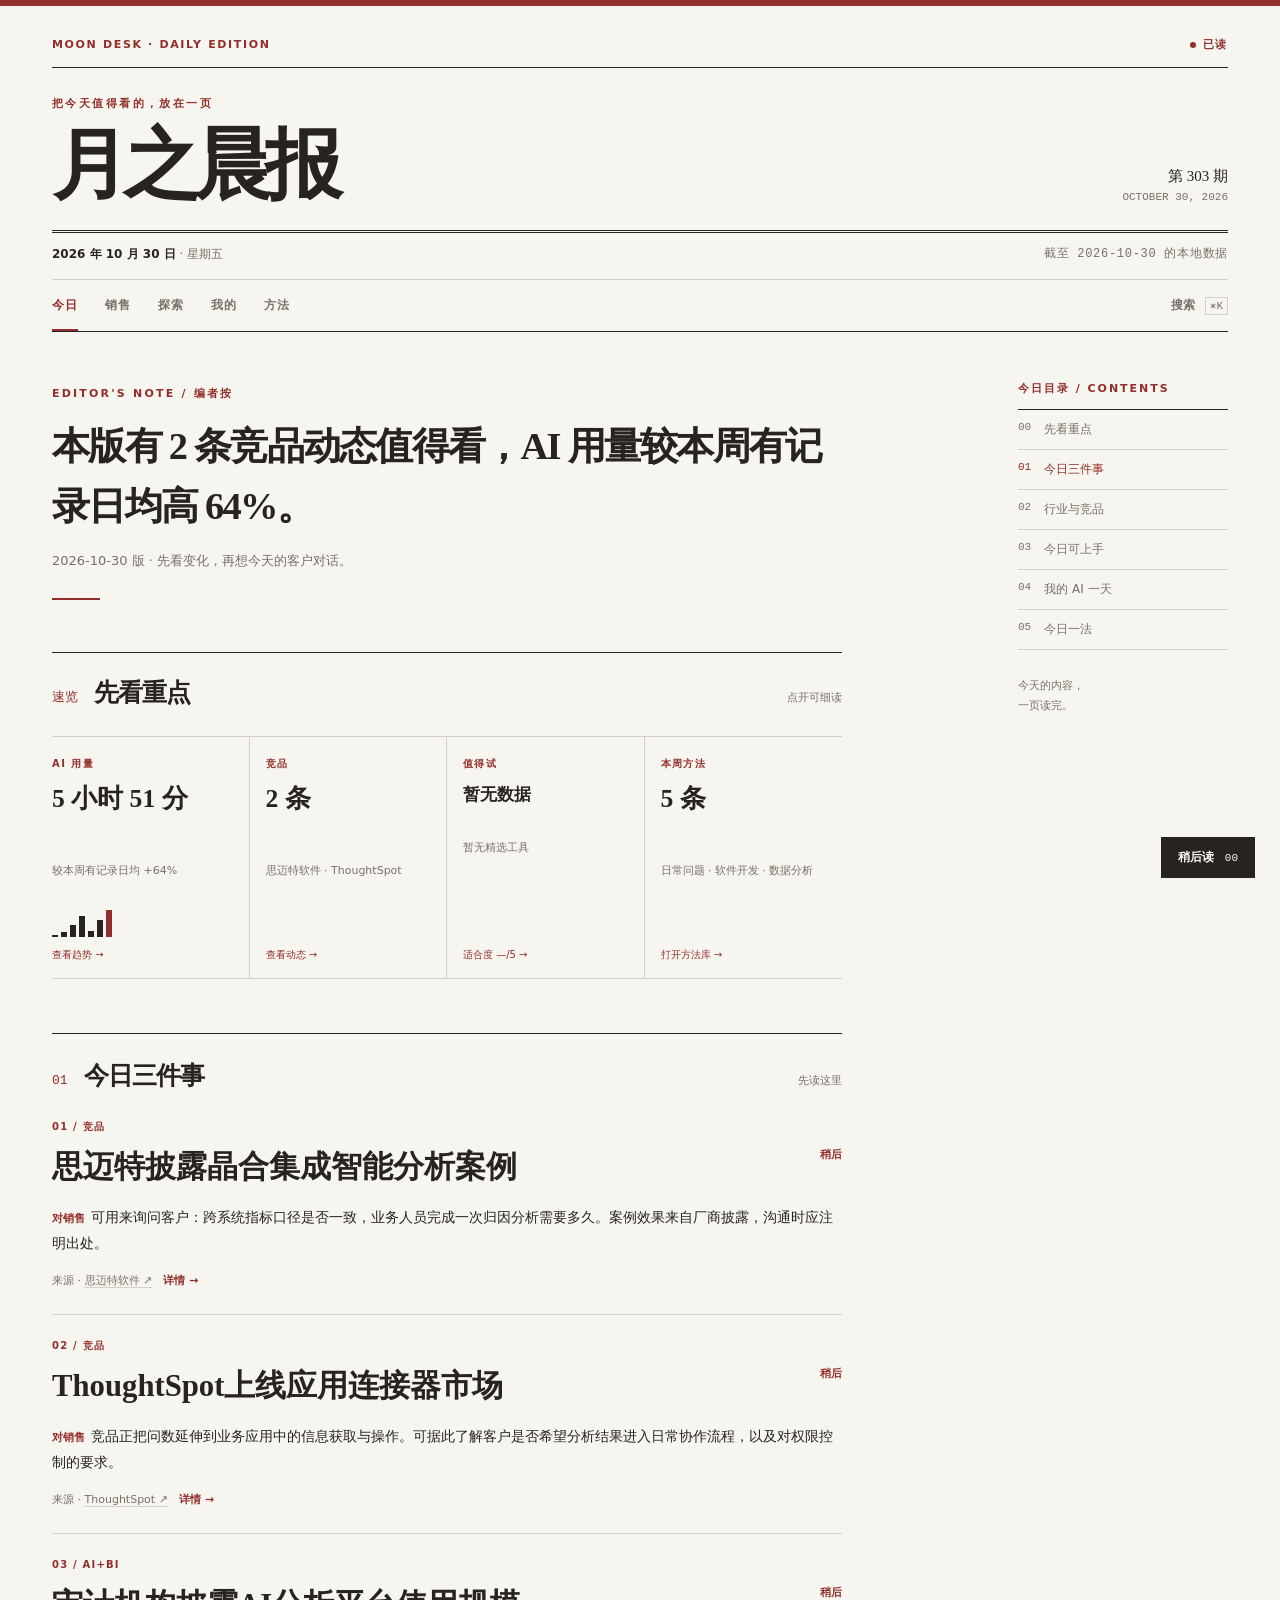
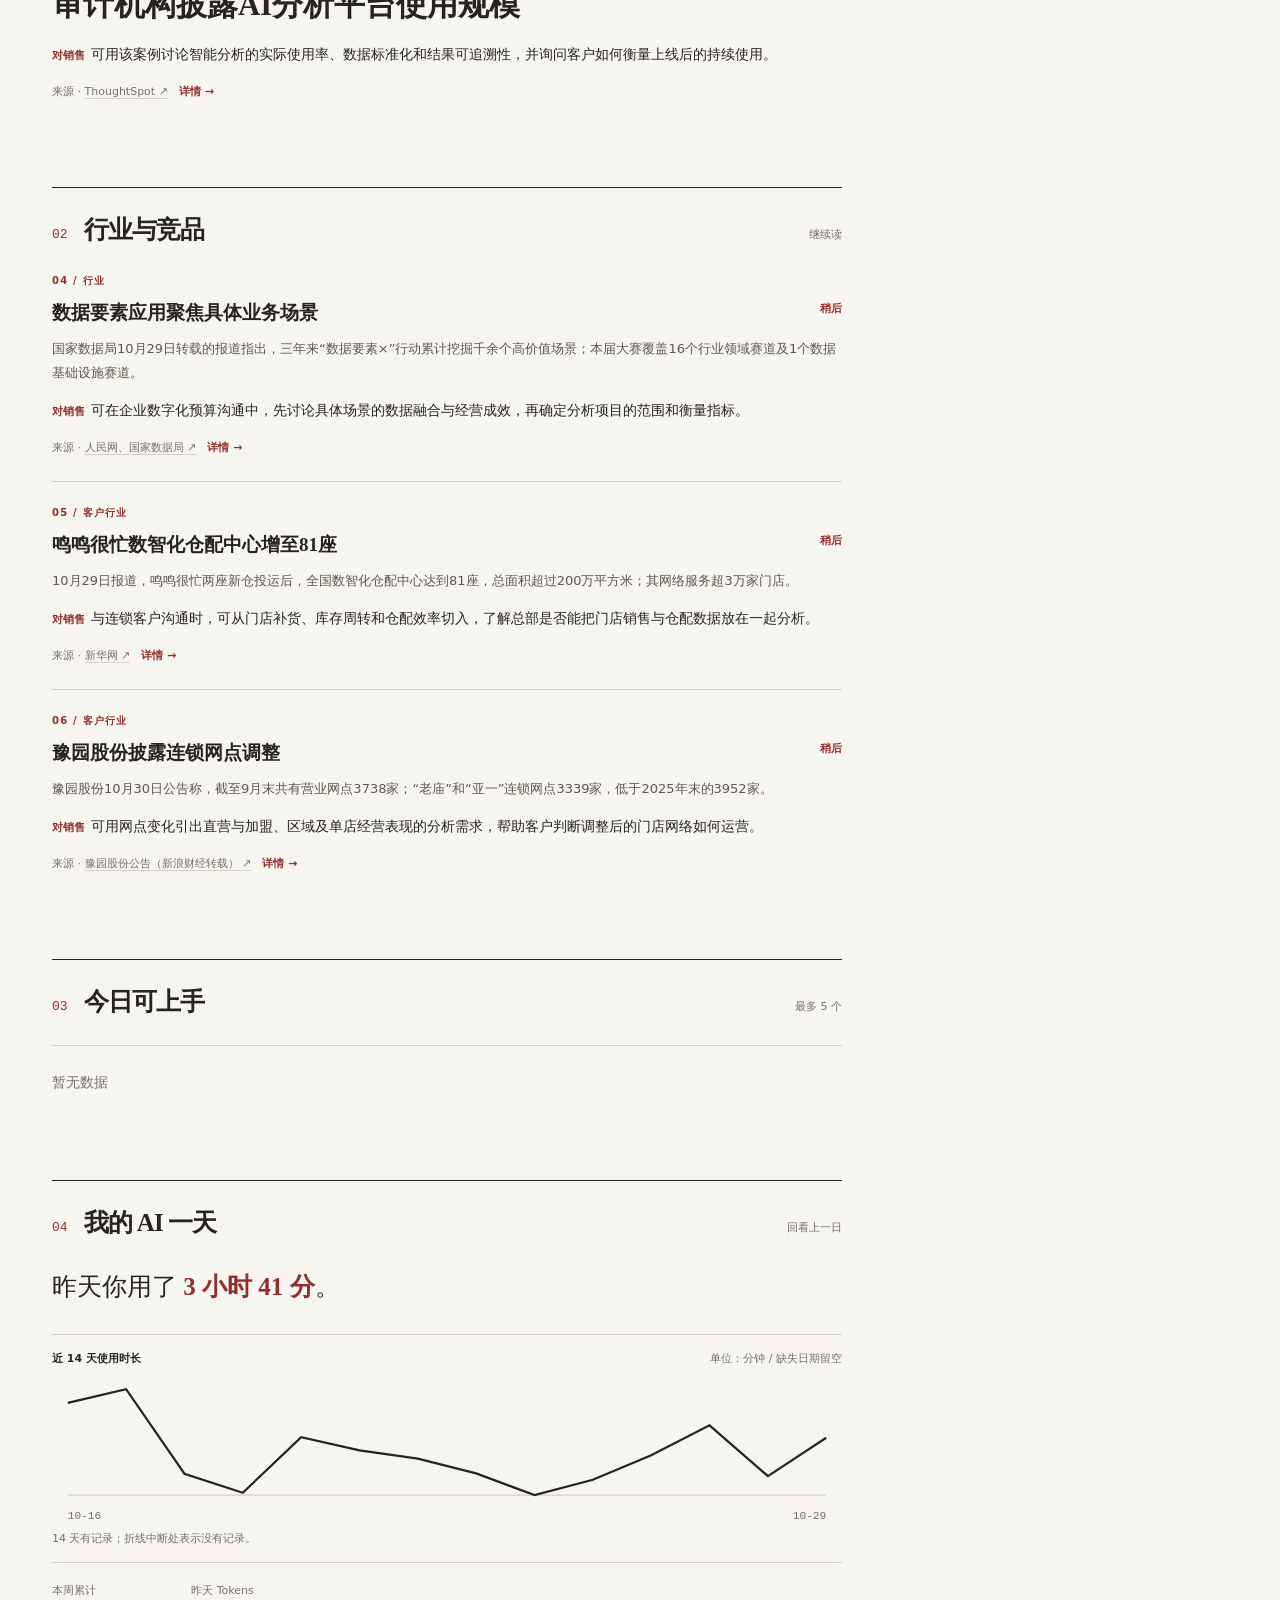
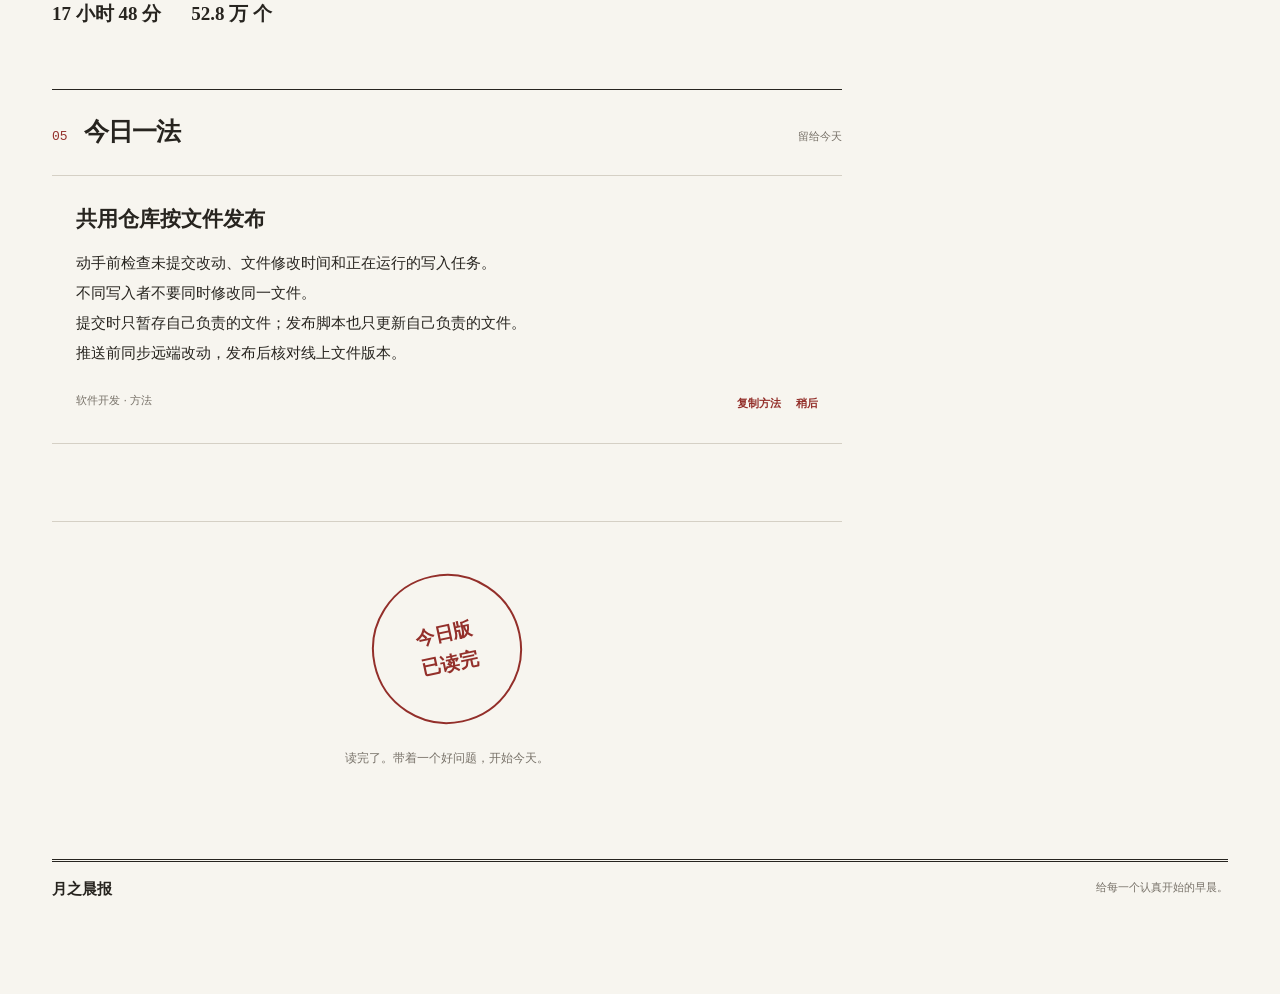
==== concepts/d/index.html @ ea3101df "工作台原型 D：晨报 × 驾驶舱混搭（A 版式 + C 先看重点，供选择，不影响正式页面）" ====
<!doctype html>
<html lang="zh-CN">
<head><script>(()=>{const f=window.fetch.bind(window);window.fetch=(u,o)=>f(/(^|\/)picks\.json(\?|$)/.test(String(u))?'https://raw.githubusercontent.com/wzp42406-eng/ai-workbench/picks/picks.json':u,o)})()</script>
<meta charset="utf-8">
<meta name="viewport" content="width=device-width,initial-scale=1,viewport-fit=cover">
<meta name="theme-color" content="#f7f5ef">
<title>[原型] 月之晨报 · 晨报与驾驶舱</title>
<style>
:root{--paper:#f7f5ef;--ink:#27241f;--muted:#777168;--line:#d5d0c5;--soft:#ebe7dd;--red:#932f2a;--serif:'Noto Serif SC',Georgia,serif;--sans:Inter,'Noto Sans SC',system-ui,sans-serif;--mono:ui-monospace,SFMono-Regular,monospace}
*{box-sizing:border-box}html{scroll-behavior:smooth}body{margin:0;background:var(--paper);color:var(--ink);font:14px/1.75 var(--sans);-webkit-font-smoothing:antialiased}body.locked{overflow:hidden}button,input{font:inherit}button{cursor:pointer}a{color:inherit;text-decoration:none}a:hover,button:hover{color:var(--red)}:focus-visible{outline:2px solid var(--red);outline-offset:3px}button{border-radius:0}.topline{height:6px;background:var(--red)}.shell{max-width:1280px;padding:0 52px;margin:auto;min-width:0}.utility{display:flex;justify-content:space-between;gap:16px;border-bottom:1px solid var(--ink);padding:31px 0 13px;font:600 11px/1.5 var(--sans);letter-spacing:.15em;color:var(--muted)}.utility strong,.read-state{color:var(--red)}.read-state{display:flex;align-items:center;gap:7px}.state-dot{width:6px;height:6px;border-radius:50%;background:currentColor}.brand-row{display:flex;justify-content:space-between;align-items:end;gap:24px;padding:28px 0 22px;border-bottom:3px double var(--ink)}.brand-kicker{font:600 11px var(--sans);letter-spacing:.22em;color:var(--red);margin-bottom:13px}.brand{font:800 clamp(48px,6vw,90px)/1.1 var(--serif);letter-spacing:-.08em;white-space:nowrap;margin:0}.brand-sub{text-align:right;display:grid;gap:5px;padding-bottom:5px}.brand-sub strong{font:500 15px var(--serif)}.brand-sub span{font:11px var(--mono);color:var(--muted)}.datebar{display:flex;justify-content:space-between;gap:12px;padding:11px 0 14px;border-bottom:1px solid var(--line);font-size:12px;color:var(--muted)}.datebar strong{color:var(--ink)}.datebar .right{font-family:var(--mono);letter-spacing:.06em}.view-nav{display:flex;align-items:center;justify-content:space-between;gap:24px;border-bottom:1px solid var(--ink);min-width:0}.nav-scroll{display:flex;gap:27px;overflow-x:auto;scrollbar-width:none;min-width:0}.nav-scroll::-webkit-scrollbar,.mobile-toc::-webkit-scrollbar,.summary-grid::-webkit-scrollbar{display:none}.nav-btn,.search-trigger{border:0;background:none;white-space:nowrap;color:var(--muted);padding:17px 0 15px;font:600 12px var(--sans);letter-spacing:.08em;border-bottom:2px solid transparent}.nav-btn.active{color:var(--red);border-color:var(--red)}.search-trigger{flex:none;letter-spacing:0}.search-trigger kbd{font:11px var(--mono);border:1px solid var(--line);padding:2px 4px;margin-left:6px;color:var(--muted)}.layout{display:grid;grid-template-columns:minmax(0,790px) minmax(160px,210px);gap:clamp(56px,9vw,120px);justify-content:space-between;align-items:start}.main{min-width:0}.view[hidden]{display:none!important}.intro{padding:54px 0 52px}.eyebrow,.mini-label{font:600 11px/1.5 var(--sans);letter-spacing:.2em;color:var(--red)}.intro h2{font:700 clamp(28px,3vw,42px)/1.55 var(--serif);letter-spacing:-.045em;margin:15px 0 12px}.intro p,.view-lede{color:var(--muted);font:13px/1.9 var(--sans);margin:0}.accent-line{width:48px;height:2px;background:var(--red);margin-top:25px}.summary-section{border-top:1px solid var(--ink);padding:23px 0 54px}.section-head{display:flex;align-items:baseline;gap:16px;margin-bottom:26px}.section-no{font:13px var(--mono);color:var(--red)}.section-head h2{font:700 25px/1.35 var(--serif);margin:0;letter-spacing:-.04em}.section-head small{margin-left:auto;font:11px var(--sans);color:var(--muted)}.summary-grid{display:grid;grid-template-columns:repeat(4,minmax(0,1fr));border-top:1px solid var(--line);border-bottom:1px solid var(--line)}.summary-cell{min-width:0;text-align:left;border:0;border-right:1px solid var(--line);background:none;padding:20px 16px 16px;display:flex;flex-direction:column;gap:11px;color:var(--ink)}.summary-cell:first-child{padding-left:0}.summary-cell:last-child{border-right:0}.summary-cell:hover .summary-value{text-decoration:underline;text-decoration-color:var(--red);text-underline-offset:5px}.summary-label{font:600 10px var(--sans);letter-spacing:.14em;color:var(--red)}.summary-value{font:700 clamp(20px,2vw,28px)/1.35 var(--serif);overflow-wrap:anywhere;min-height:2.7em}.summary-cell:nth-child(3) .summary-value{font-size:17px;line-height:1.48}.summary-desc{font:11px/1.65 var(--sans);color:var(--muted);min-height:3.3em}.summary-foot{margin-top:auto;font:10px var(--sans);color:var(--red)}.mini-bars{display:flex;align-items:end;gap:3px;height:28px}.mini-bars i{display:block;width:6px;min-height:2px;background:var(--ink)}.mini-bars i:last-child{background:var(--red)}.paper-section{border-top:1px solid var(--ink);padding:25px 0 62px;scroll-margin-top:30px}.story,.project,.space-row,.method-row{border-top:1px solid var(--line);padding:23px 0}.story:first-child,.project:first-child,.space-row:first-child,.method-row:first-child{border-top:0;padding-top:0}.story-kicker,.meta-line{font:600 10px/1.5 var(--sans);letter-spacing:.12em;color:var(--red);margin-bottom:10px}.story-head,.row-head{display:flex;align-items:start;justify-content:space-between;gap:13px}.story h3,.project h3,.space-row h3,.method-row h3{font:700 19px/1.55 var(--serif);margin:0;overflow-wrap:anywhere}.story.feature h3{font-size:clamp(22px,2.4vw,31px)}.story p,.project p,.space-row p,.method-row p{font:13px/1.85 var(--sans);color:#5e584f;margin:10px 0 0}.story .sales{font:14px/1.9 var(--serif);margin-top:13px}.story .sales b{font:600 11px var(--sans);color:var(--red);margin-right:6px}.source{font:11px var(--sans);color:var(--muted);margin-top:12px}.source a{text-decoration:underline;text-decoration-color:var(--line);text-underline-offset:3px}.text-btn,.save-btn,.filter-btn,.quiet-btn{border:0;background:none;padding:3px 0;color:var(--red);font:600 11px var(--sans);white-space:nowrap}.save-btn[aria-pressed=true]::before{content:'✓ '}.project-number{font:11px var(--mono);color:var(--red);padding-top:4px}.project .desc{margin:8px 0}.meta-strip{display:flex;flex-wrap:wrap;gap:7px 13px;font:10px/1.6 var(--sans);letter-spacing:.06em;color:var(--muted)}.meta-strip em{font-style:normal;color:var(--red)}.project .how{border-left:2px solid var(--line);padding-left:12px;margin-top:14px;font-size:12px}.project .why{font-size:12px}.usage-lede{font:500 clamp(19px,2vw,25px)/1.7 var(--serif);margin:0 0 26px}.usage-lede b{color:var(--red)}.chart-wrap{border-top:1px solid var(--line);border-bottom:1px solid var(--line);padding:16px 0}.chart-head{display:flex;justify-content:space-between;gap:12px;font:11px var(--sans)}.chart-head span,.chart-note{color:var(--muted)}.line-chart{width:100%;height:145px;margin-top:12px}.line-chart .grid{stroke:var(--line);stroke-width:1}.line-chart .trace{fill:none;stroke:var(--ink);stroke-width:2}.line-chart .dot{fill:var(--red)}.line-chart text{font:10px var(--mono);fill:var(--muted)}.chart-note{font:11px var(--sans);margin:0}.usage-mini{display:flex;gap:30px;margin-top:20px}.usage-mini div{display:grid;gap:3px}.usage-mini span{font:11px var(--sans);color:var(--muted)}.usage-mini strong{font:600 19px var(--serif)}.quote-wrap{border-top:1px solid var(--line);border-bottom:1px solid var(--line);padding:29px 24px}.quote-wrap h3{font:700 21px var(--serif);margin:0 0 15px}.quote-wrap p{font:15px/2 var(--serif);white-space:pre-line;margin:0}.quote-foot{display:flex;justify-content:space-between;gap:15px;margin-top:25px;font:11px var(--sans);color:var(--muted)}.quote-foot div{display:flex;gap:15px}.finish{text-align:center;padding:15px 0 80px}.finish-rule{height:1px;background:var(--line);margin-bottom:52px}.stamp{display:inline-flex;align-items:center;justify-content:center;width:150px;height:150px;border:2px solid var(--red);border-radius:50%;color:var(--red);transform:rotate(-12deg);font:700 19px/1.6 var(--serif)}.finish p{font:12px var(--sans);color:var(--muted);margin-top:26px}.toc{position:sticky;top:28px;padding-top:49px}.toc-label{border-bottom:1px solid var(--ink);padding-bottom:13px;font:600 11px var(--sans);letter-spacing:.18em;color:var(--red)}.toc a{display:flex;gap:13px;padding:11px 0;border-bottom:1px solid var(--line);font:12px var(--sans);color:var(--muted)}.toc a span{font:11px var(--mono)}.toc a.active,.toc a:hover{color:var(--red)}.toc-foot{margin-top:26px;font:11px/1.8 var(--sans);color:var(--muted)}.mobile-toc{display:none}.space-intro{padding:53px 0 42px}.space-intro h2{font:700 38px var(--serif);margin:10px 0}.space-note{font:500 18px/1.8 var(--serif);margin:0 0 26px}.filter-row,.period-row{display:flex;gap:18px;flex-wrap:wrap;margin:0 0 26px;border-bottom:1px solid var(--line)}.filter-btn{padding:10px 0;color:var(--muted);border-bottom:2px solid transparent}.filter-btn.active{color:var(--red);border-color:var(--red)}.space-row h3 button,.method-row h3 button{border:0;background:none;padding:0;text-align:left;color:inherit;font:inherit}.space-row h3 button:hover,.method-row h3 button:hover{text-decoration:underline;text-decoration-color:var(--red)}.space-row .row-actions,.method-row .row-actions{display:flex;gap:15px;margin-top:12px}.space-row .sales{border-left:2px solid var(--line);padding-left:12px;font:13px/1.8 var(--serif);margin-top:15px}.space-row .sales b{color:var(--red)}.method-row .excerpt{white-space:pre-line;max-height:4.6em;overflow:hidden}.period-row{justify-content:flex-end;margin:-4px 0 25px}.period-row span{align-self:center;color:var(--muted)}.usage-total{font:700 36px var(--serif);margin:0}.usage-total small{font:12px var(--sans);color:var(--muted)}.bar-chart{height:200px;display:grid;grid-template-columns:repeat(30,minmax(0,1fr));align-items:end;gap:3px;border-bottom:1px solid var(--line);margin-top:25px}.bar-day{height:100%;display:flex;align-items:end;min-width:0}.bar{width:100%;background:var(--ink);min-height:2px}.bar.current{background:var(--red)}.chart-axis{display:flex;justify-content:space-between;font:10px var(--mono);color:var(--muted);margin-top:7px}.detail-stats{display:grid;grid-template-columns:repeat(3,1fr);border-top:1px solid var(--line);border-bottom:1px solid var(--line);margin-top:25px}.detail-stats div{padding:16px 10px;border-right:1px solid var(--line)}.detail-stats div:first-child{padding-left:0}.detail-stats div:last-child{border:0}.detail-stats b{display:block;font:600 18px var(--serif)}.detail-stats span{font:11px var(--sans);color:var(--muted)}.page-footer{border-top:3px double var(--ink);padding:18px 0 95px;display:flex;justify-content:space-between;gap:15px;font:11px var(--sans);color:var(--muted)}.page-footer strong{font:600 15px var(--serif);color:var(--ink)}.later-tab{position:fixed;right:25px;bottom:22px;z-index:30;border:1px solid var(--ink);background:var(--ink);color:var(--paper);padding:11px 16px;font:600 12px var(--sans)}.later-tab:hover{background:var(--red);border-color:var(--red);color:var(--paper)}.later-tab b{font:11px var(--mono);margin-left:7px}.backdrop{position:fixed;inset:0;background:#27241f55;z-index:40;opacity:0;pointer-events:none;transition:opacity .2s}.backdrop.open{opacity:1;pointer-events:auto}.drawer{position:fixed;z-index:41;right:0;top:0;bottom:0;width:min(440px,100%);background:var(--paper);border-left:1px solid var(--ink);transform:translateX(102%);transition:transform .24s;display:flex;flex-direction:column}.drawer.open{transform:translateX(0)}.drawer-head{border-bottom:1px solid var(--ink);padding:25px 27px 19px;display:flex;justify-content:space-between;gap:14px}.drawer-head span{font:11px var(--sans);letter-spacing:.14em;color:var(--red)}.drawer-head h2{font:700 26px var(--serif);margin:5px 0 0}.close-btn{border:0;background:none;font:26px var(--sans);color:var(--muted);padding:0}.drawer-body{overflow:auto;padding:20px 27px 40px;min-height:0;flex:1}.drawer-body h3{font:700 22px/1.5 var(--serif);margin:8px 0 12px;overflow-wrap:anywhere}.drawer-block{border-top:1px solid var(--line);padding:17px 0}.drawer-block h4{font:600 11px var(--sans);letter-spacing:.12em;color:var(--red);margin:0 0 7px}.drawer-block p{font:13px/1.85 var(--sans);white-space:pre-line;margin:0}.drawer-actions{display:flex;flex-wrap:wrap;gap:10px 15px;margin:20px 0}.drawer-actions button,.drawer-actions a{border:1px solid var(--line);background:none;color:var(--red);padding:7px 10px;font:11px var(--sans)}.drawer-foot{border-top:1px solid var(--line);padding:12px 27px;font:11px var(--sans);color:var(--muted)}.search-box{position:fixed;z-index:42;top:12vh;left:50%;width:min(570px,calc(100vw - 32px));max-height:75vh;transform:translate(-50%,-20px);background:var(--paper);border:1px solid var(--ink);opacity:0;pointer-events:none;display:flex;flex-direction:column;transition:.2s}.search-box.open{opacity:1;pointer-events:auto;transform:translate(-50%,0)}.search-head{display:flex;border-bottom:1px solid var(--ink);align-items:center;padding:12px 18px;gap:10px}.search-head input{width:100%;border:0;outline:0;background:none;padding:8px;font:15px var(--sans)}.search-results{overflow:auto;padding:8px 18px 20px}.search-row{display:block;text-align:left;width:100%;border:0;border-bottom:1px solid var(--line);background:none;padding:13px 0}.search-row strong{display:block;font:600 15px var(--serif);overflow-wrap:anywhere}.search-row span{font:11px var(--sans);color:var(--muted)}.toast{position:fixed;left:50%;bottom:25px;transform:translate(-50%,10px);z-index:60;background:var(--ink);color:var(--paper);padding:8px 13px;font:12px var(--sans);opacity:0;pointer-events:none;transition:.2s}.toast.show{opacity:1;transform:translate(-50%,0)}.empty{padding:24px 0;color:var(--muted);border-top:1px solid var(--line)}
@media(max-width:900px){.shell{padding:0 30px}.layout{display:block}.toc{display:none}.mobile-toc{display:flex;position:sticky;top:0;z-index:20;gap:23px;overflow-x:auto;scrollbar-width:none;margin:0 -30px;padding:0 30px;background:var(--paper);border-bottom:1px solid var(--line)}.mobile-toc a{flex:none;white-space:nowrap;padding:12px 0;border-bottom:2px solid transparent;font:600 11px var(--sans);color:var(--muted)}.mobile-toc a.active{border-color:var(--red);color:var(--red)}.paper-section{scroll-margin-top:66px}}
@media(max-width:560px){.shell{padding:0 22px}.utility{padding-top:20px;font-size:10px}.utility .edition-type{max-width:180px}.brand-row{display:block;padding:25px 0 20px}.brand{font-size:clamp(45px,13vw,65px)}.brand-sub{display:flex;text-align:left;justify-content:space-between;align-items:baseline;margin-top:18px}.brand-sub strong{font-size:13px}.brand-sub span{font-size:10px}.datebar .right{display:none}.view-nav{gap:8px}.nav-scroll{gap:22px}.nav-btn,.search-trigger{font-size:11px}.search-trigger kbd{display:none}.mobile-toc{margin:0 -22px;padding:0 22px;gap:20px}.intro{padding:43px 0}.intro h2{font-size:27px}.summary-section{padding-bottom:44px}.section-head h2{font-size:22px}.summary-grid{display:flex;overflow-x:auto;scroll-snap-type:x mandatory;scrollbar-width:none;margin:0 -22px;padding:0 22px;scroll-padding-left:22px}.summary-cell{flex:0 0 64%;scroll-snap-align:start;padding:17px 16px}.summary-cell:first-child{padding-left:0}.summary-value{font-size:25px;min-height:2.7em}.paper-section{padding-bottom:52px}.story.feature h3{font-size:22px}.story h3,.project h3{font-size:17px}.space-intro{padding:42px 0 32px}.space-intro h2{font-size:32px}.space-note{font-size:16px}.detail-stats b{font-size:14px}.detail-stats div{padding:13px 7px}.drawer{top:auto;left:0;right:0;bottom:0;width:100%;height:min(84dvh,760px);border-left:0;border-top:1px solid var(--ink);transform:translateY(102%)}.drawer.open{transform:translateY(0)}.search-box{top:auto;bottom:0;max-height:85dvh;transform:translate(-50%,100%);width:100%;border-left:0;border-right:0}.search-box.open{transform:translate(-50%,0)}.later-tab{right:14px;bottom:14px}.page-footer{padding-bottom:82px}}
@media(prefers-reduced-motion:reduce){html{scroll-behavior:auto}*,*::before,*::after{transition-duration:.01ms!important}}
</style>
</head>
<body>
<div class="topline"></div><div class="shell">
<header class="masthead" id="top"><div class="utility"><strong class="edition-type">MOON DESK · DAILY EDITION</strong><span id="read-state" class="read-state"><i class="state-dot"></i>未读</span></div><div class="brand-row"><div><div class="brand-kicker">把今天值得看的，放在一页</div><h1 class="brand">月之晨报</h1></div><div class="brand-sub"><strong id="issue">第 — 期</strong><span id="date-en">—</span></div></div><div class="datebar"><span><strong id="date-zh">—</strong><span id="weekday"></span></span><span class="right" id="edition-note">FIVE COLUMNS · ONE QUIET MORNING</span></div></header>
<nav class="view-nav" aria-label="空间导航"><div class="nav-scroll" id="view-nav"><button class="nav-btn active" data-view="today">今日</button><button class="nav-btn" data-view="sales">销售</button><button class="nav-btn" data-view="explore">探索</button><button class="nav-btn" data-view="mine">我的</button><button class="nav-btn" data-view="methods">方法</button></div><button class="search-trigger" id="search-trigger" type="button">搜索 <kbd>⌘K</kbd></button></nav>
<nav class="mobile-toc" id="mobile-toc" aria-label="今日栏目"><a href="#s1">01 三件事</a><a href="#s2">02 行业与竞品</a><a href="#s3">03 可上手</a><a href="#s4">04 AI 一天</a><a href="#s5">05 今日一法</a></nav>
<div class="layout"><main class="main">
<div class="view" id="today-view"><div class="intro"><div class="eyebrow">EDITOR'S NOTE / 编者按</div><h2 id="judgement">正在整理这一版的重点。</h2><p id="intro-note">把变化放在前面，再读完整的五个栏目。</p><div class="accent-line"></div></div><section class="summary-section" id="summary"><div class="section-head"><span class="section-no">速览</span><h2>先看重点</h2><small>点开可细读</small></div><div class="summary-grid" id="summary-grid"></div></section>
<section class="paper-section" id="s1"><div class="section-head"><span class="section-no">01</span><h2>今日三件事</h2><small>先读这里</small></div><div id="top-stories" class="empty">正在排版…</div></section><section class="paper-section" id="s2"><div class="section-head"><span class="section-no">02</span><h2>行业与竞品</h2><small>继续读</small></div><div id="more-stories" class="empty">正在排版…</div></section><section class="paper-section" id="s3"><div class="section-head"><span class="section-no">03</span><h2>今日可上手</h2><small>最多 5 个</small></div><div id="projects" class="empty">正在排版…</div></section><section class="paper-section" id="s4"><div class="section-head"><span class="section-no">04</span><h2>我的 AI 一天</h2><small>回看上一日</small></div><div id="usage" class="empty">正在排版…</div></section><section class="paper-section" id="s5"><div class="section-head"><span class="section-no">05</span><h2>今日一法</h2><small>留给今天</small></div><div id="method" class="empty">正在排版…</div></section><div class="finish" id="finish"><div class="finish-rule"></div><div class="stamp">今日版<br>已读完</div><p>读完了。带着一个好问题，开始今天。</p></div></div>
<div class="view" id="space-view" hidden><div class="space-intro"><div class="eyebrow" id="space-eyebrow">SPACE / 01</div><h2 id="space-title">销售</h2><p class="view-lede" id="space-lede"></p></div><div id="space-content"></div></div>
</main><aside class="toc" id="toc" aria-label="今日目录"><div class="toc-label">今日目录 / CONTENTS</div><a href="#summary"><span>00</span>先看重点</a><a href="#s1"><span>01</span>今日三件事</a><a href="#s2"><span>02</span>行业与竞品</a><a href="#s3"><span>03</span>今日可上手</a><a href="#s4"><span>04</span>我的 AI 一天</a><a href="#s5"><span>05</span>今日一法</a><div class="toc-foot">今天的内容，<br>一页读完。</div></aside></div><footer class="page-footer"><strong>月之晨报</strong><span>给每一个认真开始的早晨。</span></footer></div>
<button class="later-tab" id="later-tab" type="button">稍后读 <b id="later-count">00</b></button><div class="backdrop" id="backdrop"></div><aside class="drawer" id="drawer" role="dialog" aria-modal="true" aria-labelledby="drawer-title" aria-hidden="true"><div class="drawer-head"><div><span id="drawer-kicker">PERSONAL READING LIST</span><h2 id="drawer-title">稍后读</h2></div><button class="close-btn" id="drawer-close" aria-label="关闭详情">×</button></div><div class="drawer-body" id="drawer-body"></div><div class="drawer-foot">原型状态仅保存在这台浏览器</div></aside><div class="search-box" id="search-box" role="dialog" aria-modal="true" aria-label="搜索内容"><div class="search-head"><input id="search-input" type="search" placeholder="搜索简报、工具、方法…" autocomplete="off"><button class="close-btn" id="search-close" aria-label="关闭搜索">×</button></div><div class="search-results" id="search-results"></div></div><div class="toast" id="toast" role="status" aria-live="polite"></div>
<script>
(()=>{'use strict';
const DATA_BASE = '../../';
const $=s=>document.querySelector(s),$$=s=>[...document.querySelectorAll(s)];
const esc=v=>String(v??'').replace(/[&<>"']/g,c=>({'&':'&amp;','<':'&lt;','>':'&gt;','"':'&quot;',"'":'&#39;'}[c]));
const you=v=>String(v??'').replace(/Peter/g,'你');
const safeUrl=v=>{try{const u=new URL(v);return /^https?:$/.test(u.protocol)?u.href:''}catch{return''}};
const link=v=>`href="${esc(safeUrl(v)||'#')}" target="_blank" rel="noopener"`;
const readJson=(k,f)=>{try{return JSON.parse(localStorage.getItem('proto-'+k))??f}catch{return f}};
const saveJson=(k,v)=>{try{localStorage.setItem('proto-'+k,JSON.stringify(v))}catch{}};
const state={data:null,picks:null,brief:null,playbook:null,edition:'',view:'today',period:'day',pickFilter:'all',methodFilter:'全部',drawer:null,search:false,read:readJson('read-editions',{}),saved:new Set(readJson('saved',[])),later:new Map((readJson('later',[])||[]).filter(x=>x&&x.id).map(x=>[x.id,x]))};
const available=new Map();let toastTimer;
function toast(t){const x=$('#toast');x.textContent=t;x.classList.add('show');clearTimeout(toastTimer);toastTimer=setTimeout(()=>x.classList.remove('show'),2000)}
function dateOnly(v){if(!v)return'';const d=new Date(v);return Number.isNaN(+d)?String(v).slice(0,10):new Intl.DateTimeFormat('en-CA',{timeZone:'Asia/Shanghai',year:'numeric',month:'2-digit',day:'2-digit'}).format(d)}
function offsetDate(v,n){const d=new Date(v+'T12:00:00Z');d.setUTCDate(d.getUTCDate()+n);return d.toISOString().slice(0,10)}
function dayNumber(v){return Math.floor((new Date(v+'T00:00:00Z')-new Date(v.slice(0,4)+'-01-01T00:00:00Z'))/86400000)+1}
function fmtMinutes(n){const m=Math.round(Number(n)||0);return m>=60?`${Math.floor(m/60)} 小时${m%60?' '+m%60+' 分':''}`:`${m} 分钟`}
function fmtNum(n){const v=Number(n)||0;return v>=10000?`${(v/10000).toFixed(1).replace(/\.0$/,'')} 万`:Math.round(v).toLocaleString('zh-CN')}
function briefItems(){return state.brief?.items||[]}
function picks(){return (state.picks?.items||[]).filter(x=>Number(x.ai?.fit)>1).sort((a,b)=>Number(b.ai?.fit)-Number(a.ai?.fit)||Number(b.growth?.per_day||0)-Number(a.growth?.per_day||0))}
function methods(){return (state.playbook?.items||[]).map(x=>({...x,origin:'每周整理'})).sort((a,b)=>String(b.created_at||'').localeCompare(String(a.created_at||'')))}
function weekMethods(){const d=new Date(state.edition+'T12:00:00Z');d.setUTCDate(d.getUTCDate()-((d.getUTCDay()+6)%7));const monday=d.toISOString().slice(0,10);return methods().filter(x=>String(x.created_at||'').slice(0,10)>=monday&&String(x.created_at||'').slice(0,10)<=state.edition)}
function daily(v){return (state.data?.daily||[]).find(x=>x.date===v)}
function usageDay(){return daily(state.edition)||(state.data?.periods?.day?.from===state.edition?state.data.periods.day:null)}
function weekAvg(){const d=new Date(state.edition+'T12:00:00Z');d.setUTCDate(d.getUTCDate()-((d.getUTCDay()+6)%7));const monday=d.toISOString().slice(0,10);const rows=(state.data?.daily||[]).filter(x=>x.date>=monday&&x.date<=state.edition&&x.total?.minutes!=null);return rows.length?rows.reduce((n,x)=>n+Number(x.total.minutes),0)/rows.length:null}
function setEdition(){const v=state.brief?.date||state.data?.daily?.at(-1)?.date||dateOnly(new Date());state.edition=v;const d=new Date(v+'T12:00:00Z');$('#issue').textContent=`第 ${String(dayNumber(v)).padStart(3,'0')} 期`;$('#date-en').textContent=new Intl.DateTimeFormat('en-US',{year:'numeric',month:'long',day:'2-digit',timeZone:'UTC'}).format(d).toUpperCase();$('#date-zh').textContent=`${d.getUTCFullYear()} 年 ${d.getUTCMonth()+1} 月 ${d.getUTCDate()} 日`;$('#weekday').textContent=` · 星期${'日一二三四五六'[d.getUTCDay()]}`;$('#edition-note').textContent=`截至 ${v} 的本地数据`;updateReadState()}
function updateReadState(){const done=!!state.read[state.edition];$('#read-state').innerHTML=`<i class="state-dot"></i>${done?'已读':'未读'}`}
function register(x){available.set(x.id,x);return `<button class="save-btn" data-save="${esc(x.id)}" aria-pressed="${state.later.has(x.id)}">${state.later.has(x.id)?'已加入':'稍后'}</button>`}
function saveButton(id){const x=available.get(id);if(!x)return;state.later.has(id)?state.later.delete(id):state.later.set(id,x);saveJson('later',[...state.later.values()]);syncSaved();toast(state.later.has(id)?'已加入稍后读':'已移出稍后读')}
function syncSaved(){$$('[data-save]').forEach(x=>{const on=state.later.has(x.dataset.save);x.textContent=on?'已加入':'稍后';x.setAttribute('aria-pressed',String(on))});$('#later-count').textContent=String(state.later.size).padStart(2,'0');if(state.drawer?.type==='later')renderDrawer()}
function story(x,i,feature=false){const id='brief:'+x.title;const save=register({id,kind:x.tag||'简报',title:x.title,url:x.url});return `<article class="story ${feature?'feature':''}"><div class="story-kicker">${String(i+1).padStart(2,'0')} / ${esc(x.tag||'简报')}</div><div class="story-head"><h3><a ${link(x.url)}>${esc(you(x.title))}</a></h3>${save}</div>${!feature&&x.summary?`<p>${esc(you(x.summary))}</p>`:''}<div class="sales"><b>对销售</b>${esc(you(x.why||'暂无说明'))}</div><div class="source">来源 · <a ${link(x.url)}>${esc(x.source||'查看来源')} ↗</a>　<button class="text-btn" data-detail="brief" data-index="${briefItems().indexOf(x)}">详情 →</button></div></article>`}
function project(x,i){const id='pick:'+x.name;return `<article class="project"><div class="row-head"><span class="project-number">${String(i+1).padStart(2,'0')}</span><div style="flex:1;min-width:0"><h3><a ${link(x.url)}>${esc(you(x.name))} ↗</a></h3><p class="desc">${esc(you(x.ai?.zh||x.ai?.what||x.desc||''))}</p><div class="meta-strip"><span>适合度 ${esc(x.ai?.fit)}/5</span>${x.track==='work'?'<em>工作相关</em>':''}<span>★ ${fmtNum(x.stars)}</span>${x.growth?.per_day!=null?`<span>日增约 ${fmtNum(x.growth.per_day)} 星</span>`:''}</div><p class="how"><b>上手：</b>${esc(you(x.ai?.how||x.ai?.setup||'查看项目说明'))}</p>${x.ai?.why?`<p class="why">与你有关 · ${esc(you(x.ai.why))}</p>`:''}<button class="text-btn" data-detail="pick" data-index="${picks().indexOf(x)}">详情 →</button></div>${register({id,kind:'开源项目',title:x.name,url:x.url})}</div></article>`}
function lineChart(rows){const W=700,H=130,base=105,max=Math.max(60,...rows.map(x=>Number(x?.total?.minutes)||0));let segments=[],points=[];rows.forEach((r,i)=>{const v=r?.total?.minutes;if(v==null){if(points.length)segments.push(points);points=[]}else points.push([10+i*680/(rows.length-1),base-Number(v)/max*95])});if(points.length)segments.push(points);return `<svg class="line-chart" viewBox="0 0 ${W} ${H}" role="img" aria-label="近十四天 AI 使用时长，缺失日期留空"><line class="grid" x1="10" y1="105" x2="690" y2="105"/>${segments.map(s=>s.length>1?`<polyline class="trace" points="${s.map(p=>p.join(',')).join(' ')}"/>`:`<circle class="dot" cx="${s[0][0]}" cy="${s[0][1]}" r="3"/>`).join('')}<text x="10" y="126">${rows[0]?.date?.slice(5)||''}</text><text x="690" y="126" text-anchor="end">${rows.at(-1)?.date?.slice(5)||''}</text></svg>`}
function renderToday(){const cmp=briefItems().filter(x=>x.tag==='竞品'),d=usageDay(),avg=weekAvg(),diff=d&&avg?Math.round((Number(d.total?.minutes||0)/avg-1)*100):null;let parts=[];if(cmp.length)parts.push(`本版有 ${cmp.length} 条竞品动态值得看`);if(d&&diff!==null)parts.push(`AI 用量较本周有记录日均${diff>=0?'高':'低'} ${Math.abs(diff)}%`);else if(d)parts.push(`AI 使用 ${fmtMinutes(d.total?.minutes)}`);$('#judgement').textContent=parts.length?parts.join('，')+'。':'这一版先从值得试的工具和方法读起。';$('#intro-note').textContent=`${state.edition} 版 · 先看变化，再想今天的客户对话。`;
const top=picks()[0],wk=weekMethods(),last=(state.data?.daily||[]).filter(x=>x.date<=state.edition).slice(-7),max=Math.max(1,...last.map(x=>Number(x.total?.minutes)||0));$('#summary-grid').innerHTML=`<button class="summary-cell" data-detail="usage"><span class="summary-label">AI 用量</span><span class="summary-value">${d?esc(fmtMinutes(d.total?.minutes)):'无记录'}</span><span class="summary-desc">${diff!==null?`较本周有记录日均 ${diff>=0?'+':''}${diff}%`:'本版当天的 AI 使用'}</span><span class="mini-bars" aria-hidden="true">${last.map(x=>`<i style="height:${Math.max(2,Math.round(Number(x.total?.minutes||0)/max*27))}px"></i>`).join('')}</span><span class="summary-foot">查看趋势 →</span></button><button class="summary-cell" data-detail="competitors"><span class="summary-label">竞品</span><span class="summary-value">${cmp.length} 条</span><span class="summary-desc">${esc(cmp.map(x=>x.source).join(' · ')||'本版暂无竞品动态')}</span><span class="summary-foot">查看动态 →</span></button><button class="summary-cell" data-detail="pick" data-index="0"><span class="summary-label">值得试</span><span class="summary-value">${esc(top?.name||'暂无数据')}</span><span class="summary-desc">${esc(you(top?.ai?.zh||top?.desc||'暂无精选工具'))}</span><span class="summary-foot">适合度 ${esc(top?.ai?.fit||'—')}/5 →</span></button><button class="summary-cell" data-detail="weekmethods"><span class="summary-label">本周方法</span><span class="summary-value">${wk.length} 条</span><span class="summary-desc">${esc([...new Set(wk.map(x=>x.category))].join(' · ')||'本周暂无新方法')}</span><span class="summary-foot">打开方法库 →</span></button>`;
const sorted=[...briefItems()].sort((a,b)=>({竞品:0,'AI+BI':1,行业:2,客户行业:3}[a.tag]??4)-({竞品:0,'AI+BI':1,行业:2,客户行业:3}[b.tag]??4));$('#top-stories').innerHTML=sorted.slice(0,3).map((x,i)=>story(x,i,true)).join('')||'<div class="empty">暂无数据</div>';$('#more-stories').innerHTML=sorted.slice(3).map((x,i)=>story(x,i+3)).join('')||'<div class="empty">暂无数据</div>';
const editionPicks=picks().filter(x=>dateOnly(x.picked)===state.edition).slice(0,5);$('#projects').innerHTML=editionPicks.map(project).join('')||'<div class="empty">暂无数据</div>';
const yesterday=offsetDate(state.edition,-1),prev=daily(yesterday),days=Array.from({length:14},(_,i)=>daily(offsetDate(yesterday,i-13))||{date:offsetDate(yesterday,i-13)}),week=state.data?.periods?.week?.total?.minutes;$('#usage').innerHTML=`<p class="usage-lede">${prev?.total?.minutes!=null?`昨天你用了 <b>${fmtMinutes(prev.total.minutes)}</b>。`:'昨天没有使用记录。留白，也值得被如实记下。'}</p><div class="chart-wrap"><div class="chart-head"><strong>近 14 天使用时长</strong><span>单位：分钟 / 缺失日期留空</span></div>${lineChart(days)}<p class="chart-note">${days.filter(x=>x.total?.minutes!=null).length} 天有记录；折线中断处表示没有记录。</p></div><div class="usage-mini"><div><span>本周累计</span><strong>${fmtMinutes(week)}</strong></div><div><span>昨天 Tokens</span><strong>${fmtNum(prev?.total?.tokens)} 个</strong></div></div>`;
const m=methods()[(dayNumber(state.edition)-1)%Math.max(1,methods().length)];$('#method').innerHTML=m?`<div class="quote-wrap"><h3>${esc(you(m.title))}</h3><p>${esc(you(m.text))}</p><div class="quote-foot"><span>${esc(m.category)} · ${m.kind==='checklist'?'清单':'方法'}</span><div><button class="quiet-btn" data-copy="${methods().indexOf(m)}">复制方法</button>${register({id:'method:'+m.id,kind:'方法',title:m.title,text:m.text})}</div></div></div>`:'<div class="empty">暂无数据</div>';$$('#top-stories,#more-stories,#projects,#usage,#method').forEach(x=>x.classList.remove('empty'));syncSaved()}
function renderSales(){const items=briefItems();const comp=items.filter(x=>x.tag==='竞品').length,industry=items.filter(x=>x.tag==='客户行业').length;return `<p class="space-note">${comp} 条竞品动态与 ${industry} 条客户行业消息。先看能转化成客户问题的内容。</p><div class="section-head"><span class="section-no">01</span><h2>本版简报</h2><small>${items.length} 条</small></div>${items.map((x,i)=>`<article class="space-row"><div class="meta-line">${esc(x.tag)} · ${esc(x.source)}</div><div class="row-head"><h3><button data-detail="brief" data-index="${i}">${esc(you(x.title))}</button></h3>${register({id:'brief:'+x.title,kind:x.tag,title:x.title,url:x.url})}</div><p>${esc(you(x.summary))}</p><div class="sales"><b>对销售：</b>${esc(you(x.why))}</div><div class="row-actions"><button class="text-btn" data-detail="brief" data-index="${i}">查看详情 →</button></div></article>`).join('')||'<div class="empty">暂无数据</div>'}`}
function renderExplore(){const all=picks(),shown=all.filter(x=>state.pickFilter==='all'||(state.pickFilter==='work'?x.track==='work':Number(x.ai?.fit)>=4));return `<div class="filter-row">${[['all','全部'],['work','工作相关'],['fit','适合度 4+']].map(([k,v])=>`<button class="filter-btn ${state.pickFilter===k?'active':''}" data-pick-filter="${k}">${v}</button>`).join('')}</div><div class="section-head"><span class="section-no">02</span><h2>值得试的工具</h2><small>${shown.length} 个</small></div>${shown.map((x,i)=>`<article class="space-row"><div class="meta-line">${x.track==='work'?'工作相关 · ':''}适合度 ${esc(x.ai?.fit)}/5 · ★ ${fmtNum(x.stars)}</div><div class="row-head"><h3><button data-detail="pick" data-index="${all.indexOf(x)}">${esc(x.name)}</button></h3>${register({id:'pick:'+x.name,kind:'开源项目',title:x.name,url:x.url})}</div><p>${esc(you(x.ai?.zh||x.desc))}</p><div class="row-actions"><button class="text-btn" data-detail="pick" data-index="${all.indexOf(x)}">查看详情 →</button><button class="text-btn" data-favorite="pick:${esc(x.name)}">${state.saved.has('pick:'+x.name)?'已收藏':'收藏'}</button></div></article>`).join('')||'<div class="empty">暂无数据</div>'}`}
function calendarRows(){return Array.from({length:30},(_,i)=>{const date=offsetDate(state.edition,i-29);return{date,row:daily(date)}})}
function renderMine(){const p=state.data?.periods?.[state.period],rows=calendarRows(),max=Math.max(1,...rows.map(x=>Number(x.row?.total?.minutes)||0)),valid=rows.filter(x=>x.row).length,current=usageDay(),avg=weekAvg(),diff=current&&avg?Math.round((Number(current.total?.minutes||0)/avg-1)*100):null;return `<div class="period-row" role="group" aria-label="用量区间"><span>查看区间</span>${[['day','日'],['week','周'],['month','月']].map(([k,v])=>`<button class="filter-btn ${state.period===k?'active':''}" data-period="${k}">${v}</button>`).join('')}</div><div class="eyebrow">AI USAGE / 使用趋势</div><p class="usage-total">${p?fmtMinutes(p.total?.minutes):'暂无数据'} <small>${{day:'当天',week:'本周',month:'本月'}[state.period]}合计</small></p><p class="view-lede">${diff!==null?`当天用量较本周有记录日均${diff>=0?'高':'低'} ${Math.abs(diff)}%。`:''}近 30 天有 ${valid} 天留下用量记录；空白日期表示无记录。</p><div class="bar-chart" role="img" aria-label="近 30 天 AI 使用时长柱状图，深红为本版日期，空白表示无记录">${rows.map(({date,row})=>`<div class="bar-day" title="${date}：${row?fmtMinutes(row.total?.minutes):'无记录'}">${row?`<div class="bar ${date===state.edition?'current':''}" style="height:${Math.max(2,Math.round(Number(row.total?.minutes||0)/max*190))}px"></div>`:''}</div>`).join('')}</div><div class="chart-axis"><span>${rows[0].date.slice(5)}</span><span>${rows[14].date.slice(5)}</span><span>${rows[29].date.slice(5)}</span></div><div class="detail-stats"><div><b>${fmtMinutes(p?.web_total?.minutes)}</b><span>网页</span></div><div><b>${fmtMinutes(p?.cli_total?.minutes)}</b><span>终端</span></div><div><b>${fmtMinutes(p?.desktop_total?.minutes)}</b><span>桌面</span></div></div><p class="view-lede" style="margin-top:15px">Token ${fmtNum(p?.total?.tokens)} · 使用时长为来源数据估算</p>`}
function renderMethods(){const all=methods(),cats=['全部',...new Set(all.map(x=>x.category).filter(Boolean))],shown=all.filter(x=>state.methodFilter==='全部'||x.category===state.methodFilter);return `<div class="filter-row">${cats.map(x=>`<button class="filter-btn ${state.methodFilter===x?'active':''}" data-method-filter="${esc(x)}">${esc(x)}</button>`).join('')}</div><div class="section-head"><span class="section-no">04</span><h2>方法库</h2><small>${shown.length} 条</small></div>${shown.map(x=>`<article class="method-row"><div class="meta-line">${esc(x.category)} · ${esc(x.kind==='checklist'?'清单':'方法')} · ${esc(dateOnly(x.created_at))}</div><h3><button data-detail="method" data-index="${all.indexOf(x)}">${esc(you(x.title))}</button></h3><p class="excerpt">${esc(you(x.text))}</p><div class="row-actions"><button class="text-btn" data-detail="method" data-index="${all.indexOf(x)}">查看全文 →</button><button class="text-btn" data-copy="${all.indexOf(x)}">复制方法</button></div></article>`).join('')||'<div class="empty">暂无数据</div>'}`}
const spaces={sales:['01','销售','行业与竞品，对销售意味着什么'],explore:['02','探索','值得试的工具与 AI 动向'],mine:['03','我的','你的 AI 使用趋势'],methods:['04','方法','反复验证过的做法']};
function setView(v){state.view=v;$$('[data-view]').forEach(x=>{x.classList.toggle('active',x.dataset.view===v);x.setAttribute('aria-current',x.dataset.view===v?'page':'false')});$('#today-view').hidden=v!=='today';$('#space-view').hidden=v==='today';$('#mobile-toc').style.display=v==='today'?'':'none';$('#toc').style.display=v==='today'?'':'none';if(v!=='today'){const a=spaces[v];$('#space-eyebrow').textContent=`SPACE / ${a[0]}`;$('#space-title').textContent=v==='mine'?'我的 AI':a[1];$('#space-lede').textContent=a[2];$('#space-content').innerHTML=({sales:renderSales,explore:renderExplore,mine:renderMine,methods:renderMethods})[v]();syncSaved()}window.scrollTo({top:0,behavior:'instant'})}
function block(t,v){return v?`<div class="drawer-block"><h4>${esc(t)}</h4><p>${esc(you(v))}</p></div>`:''}
function drawerAction(type,index){return `<button data-detail="${type}" data-index="${index}">查看详情 →</button>`}
function renderDrawer(){const ref=state.drawer;if(!ref)return;let title='',kicker='DETAIL / 细读',html='';const {type,index}=ref;if(type==='later'){title='稍后读';kicker='PERSONAL READING LIST';html=[...state.later.values()].map(x=>`<div class="drawer-block"><h4>${esc(x.kind)}</h4><h3>${safeUrl(x.url)?`<a ${link(x.url)}>${esc(you(x.title))} ↗</a>`:esc(you(x.title))}</h3>${x.text?`<p>${esc(you(x.text))}</p>`:''}<div class="drawer-actions"><button data-remove="${esc(x.id)}">移出稍后读</button></div></div>`).join('')||'<div class="empty">这里还是空的。遇到想细读的内容，点一下「稍后」。</div>'}
else if(type==='brief'){const x=briefItems()[index];if(!x)return;title='简报详情';html=`<div class="meta-line">${esc(x.tag)} · ${esc(x.source)} · ${esc(state.edition)}</div><h3>${esc(you(x.title))}</h3>${block('摘要',x.summary)}${block('对销售的意义',x.why)}<div class="drawer-actions"><button data-favorite="brief:${esc(x.title)}">${state.saved.has('brief:'+x.title)?'已收藏':'收藏'}</button>${safeUrl(x.url)?`<a ${link(x.url)}>查看来源 ↗</a>`:''}</div>`}
else if(type==='pick'){const x=picks()[index];if(!x)return;title='工具详情';html=`<div class="meta-line">适合度 ${esc(x.ai?.fit)}/5 · ★ ${fmtNum(x.stars)} · 日增 ${fmtNum(x.growth?.per_day)}</div><h3>${esc(x.name)}</h3>${block('是什么',x.ai?.what||x.ai?.zh||x.desc)}${block('为什么值得看',x.ai?.why)}${block('怎么开始',x.ai?.setup)}${block('使用方式',x.ai?.how)}${block('许可提醒',x.quality?.license_note)}<div class="drawer-actions"><button data-favorite="pick:${esc(x.name)}">${state.saved.has('pick:'+x.name)?'已收藏':'收藏'}</button>${register({id:'pick:'+x.name,kind:'开源项目',title:x.name,url:x.url})}${safeUrl(x.url)?`<a ${link(x.url)}>打开项目 ↗</a>`:''}</div>`}
else if(type==='method'){const x=methods()[index];if(!x)return;title='方法详情';html=`<div class="meta-line">${esc(x.category)} · ${esc(dateOnly(x.created_at))}</div><h3>${esc(you(x.title))}</h3>${block('方法内容',x.text)}<div class="drawer-actions"><button data-copy="${index}">复制方法</button></div>`}
else if(type==='usage'){title='AI 用量';const d=usageDay(),avg=weekAvg();html=`<h3>这一天的使用状态</h3>${block('本版当天合计',d?fmtMinutes(d.total?.minutes):'无记录')}${block('本周趋势',avg?`本周有记录日均 ${fmtMinutes(avg)}；缺失日期不纳入平均。`:'暂无数据')}<div class="drawer-actions"><button data-view="mine">查看完整趋势 →</button></div>`}
else if(type==='competitors'){title='竞品动态';html=briefItems().filter(x=>x.tag==='竞品').map(x=>`<div class="drawer-block"><h4>${esc(x.source)}</h4><h3>${esc(x.title)}</h3>${block('对销售',x.why)}<div class="drawer-actions">${drawerAction('brief',briefItems().indexOf(x))}</div></div>`).join('')||'<div class="empty">暂无数据</div>'}
else if(type==='weekmethods'){title='本周方法';html=weekMethods().map(x=>`<div class="drawer-block"><h4>${esc(x.category)}</h4><h3>${esc(x.title)}</h3><div class="drawer-actions">${drawerAction('method',methods().findIndex(m=>m.id===x.id))}</div></div>`).join('')||'<div class="empty">暂无数据</div>';html+='<div class="drawer-actions"><button data-view="methods">打开方法库 →</button></div>'}
$('#drawer-title').textContent=title;$('#drawer-kicker').textContent=kicker;$('#drawer-body').innerHTML=html;if(type!=='later')syncSaved()}
function closeOverlays(){state.drawer=null;state.search=false;$('#drawer').classList.remove('open');$('#drawer').setAttribute('aria-hidden','true');$('#search-box').classList.remove('open');$('#backdrop').classList.remove('open');document.body.classList.remove('locked')}
function openDrawer(type,index=0){closeOverlays();state.drawer={type,index:Number(index)};renderDrawer();$('#drawer').classList.add('open');$('#drawer').setAttribute('aria-hidden','false');$('#backdrop').classList.add('open');document.body.classList.add('locked');$('#drawer-close').focus()}
function searchSources(){return [...briefItems().map((x,i)=>({type:'brief',index:i,title:x.title,sub:'简报 · '+x.tag})),...picks().map((x,i)=>({type:'pick',index:i,title:x.name,sub:'工具 · '+you(x.ai?.zh||'')})),...methods().map((x,i)=>({type:'method',index:i,title:x.title,sub:'方法 · '+x.category}))]}
function renderSearch(){const q=$('#search-input').value.trim().toLocaleLowerCase();const found=(q?searchSources().filter(x=>(x.title+' '+x.sub).toLocaleLowerCase().includes(q)):searchSources()).slice(0,q?12:7);$('#search-results').innerHTML=`<div class="mini-label">${q?found.length+' 个结果':'快速打开'}</div>${found.map(x=>`<button class="search-row" data-detail="${x.type}" data-index="${x.index}"><strong>${esc(you(x.title))}</strong><span>${esc(x.sub)}</span></button>`).join('')||'<div class="empty">暂无结果</div>'}`}
function openSearch(){closeOverlays();state.search=true;$('#search-input').value='';renderSearch();$('#search-box').classList.add('open');$('#backdrop').classList.add('open');document.body.classList.add('locked');$('#search-input').focus()}
async function copyMethod(i){const x=methods()[Number(i)];if(!x)return;try{await navigator.clipboard.writeText(`${you(x.title)}\n\n${you(x.text)}`);toast('已复制方法')}catch{toast('复制失败，请在详情中手动复制')}}
function toggleFavorite(id){state.saved.has(id)?state.saved.delete(id):state.saved.add(id);saveJson('saved',[...state.saved]);if(state.view==='explore')$('#space-content').innerHTML=renderExplore();if(state.drawer)renderDrawer();toast(state.saved.has(id)?'已收藏':'已取消收藏')}
function updateScroll(){if(state.view!=='today')return;let active='#s1';for(const id of ['s1','s2','s3','s4','s5']){const x=document.getElementById(id);if(x.getBoundingClientRect().top<=innerHeight*.28)active='#'+id}$$('.toc a,.mobile-toc a').forEach(x=>x.classList.toggle('active',x.getAttribute('href')===active))}
document.addEventListener('click',e=>{const t=e.target.closest('[data-view],[data-detail],[data-save],[data-remove],[data-favorite],[data-copy],[data-period],[data-pick-filter],[data-method-filter]');if(!t)return;if(t.dataset.view){closeOverlays();setView(t.dataset.view)}else if(t.dataset.detail)openDrawer(t.dataset.detail,t.dataset.index);else if(t.dataset.save)saveButton(t.dataset.save);else if(t.dataset.remove){state.later.delete(t.dataset.remove);saveJson('later',[...state.later.values()]);syncSaved();toast('已移出稍后读')}else if(t.dataset.favorite)toggleFavorite(t.dataset.favorite);else if(t.dataset.copy!==undefined)copyMethod(t.dataset.copy);else if(t.dataset.period){state.period=t.dataset.period;$('#space-content').innerHTML=renderMine()}else if(t.dataset.pickFilter){state.pickFilter=t.dataset.pickFilter;$('#space-content').innerHTML=renderExplore();syncSaved()}else if(t.dataset.methodFilter){state.methodFilter=t.dataset.methodFilter;$('#space-content').innerHTML=renderMethods()}});
$('#later-tab').addEventListener('click',()=>openDrawer('later'));$('#search-trigger').addEventListener('click',openSearch);$('#search-close').addEventListener('click',closeOverlays);$('#drawer-close').addEventListener('click',closeOverlays);$('#backdrop').addEventListener('click',closeOverlays);$('#search-input').addEventListener('input',renderSearch);document.addEventListener('keydown',e=>{if((e.metaKey||e.ctrlKey)&&e.key.toLowerCase()==='k'){e.preventDefault();state.search?closeOverlays():openSearch()}if(e.key==='Escape')closeOverlays()});let touchY=0;$('#drawer').addEventListener('touchstart',e=>{touchY=e.touches[0].clientY},{passive:true});$('#drawer').addEventListener('touchend',e=>{if(innerWidth<=560&&e.changedTouches[0].clientY-touchY>110&&$('#drawer-body').scrollTop===0)closeOverlays()},{passive:true});window.addEventListener('scroll',updateScroll,{passive:true});
const finishObserver=new IntersectionObserver(entries=>{if(entries.some(x=>x.isIntersecting)&&state.view==='today'&&!state.read[state.edition]){state.read[state.edition]=true;saveJson('read-editions',state.read);updateReadState()}},{threshold:.35});finishObserver.observe($('#finish'));
async function getFile(name){try{const r=await fetch(DATA_BASE+name,{cache:'no-store'});if(!r.ok)throw Error(r.status);return await r.json()}catch{return null}}
async function init(){const [data,picksFile,brief,playbook]=await Promise.all(['data.json','picks.json','brief.json','playbook.json'].map(getFile));state.data=data;state.picks=picksFile;state.brief=brief;state.playbook=playbook;setEdition();renderToday();setView('today');updateScroll()}init();
})();
</script>
</body></html>
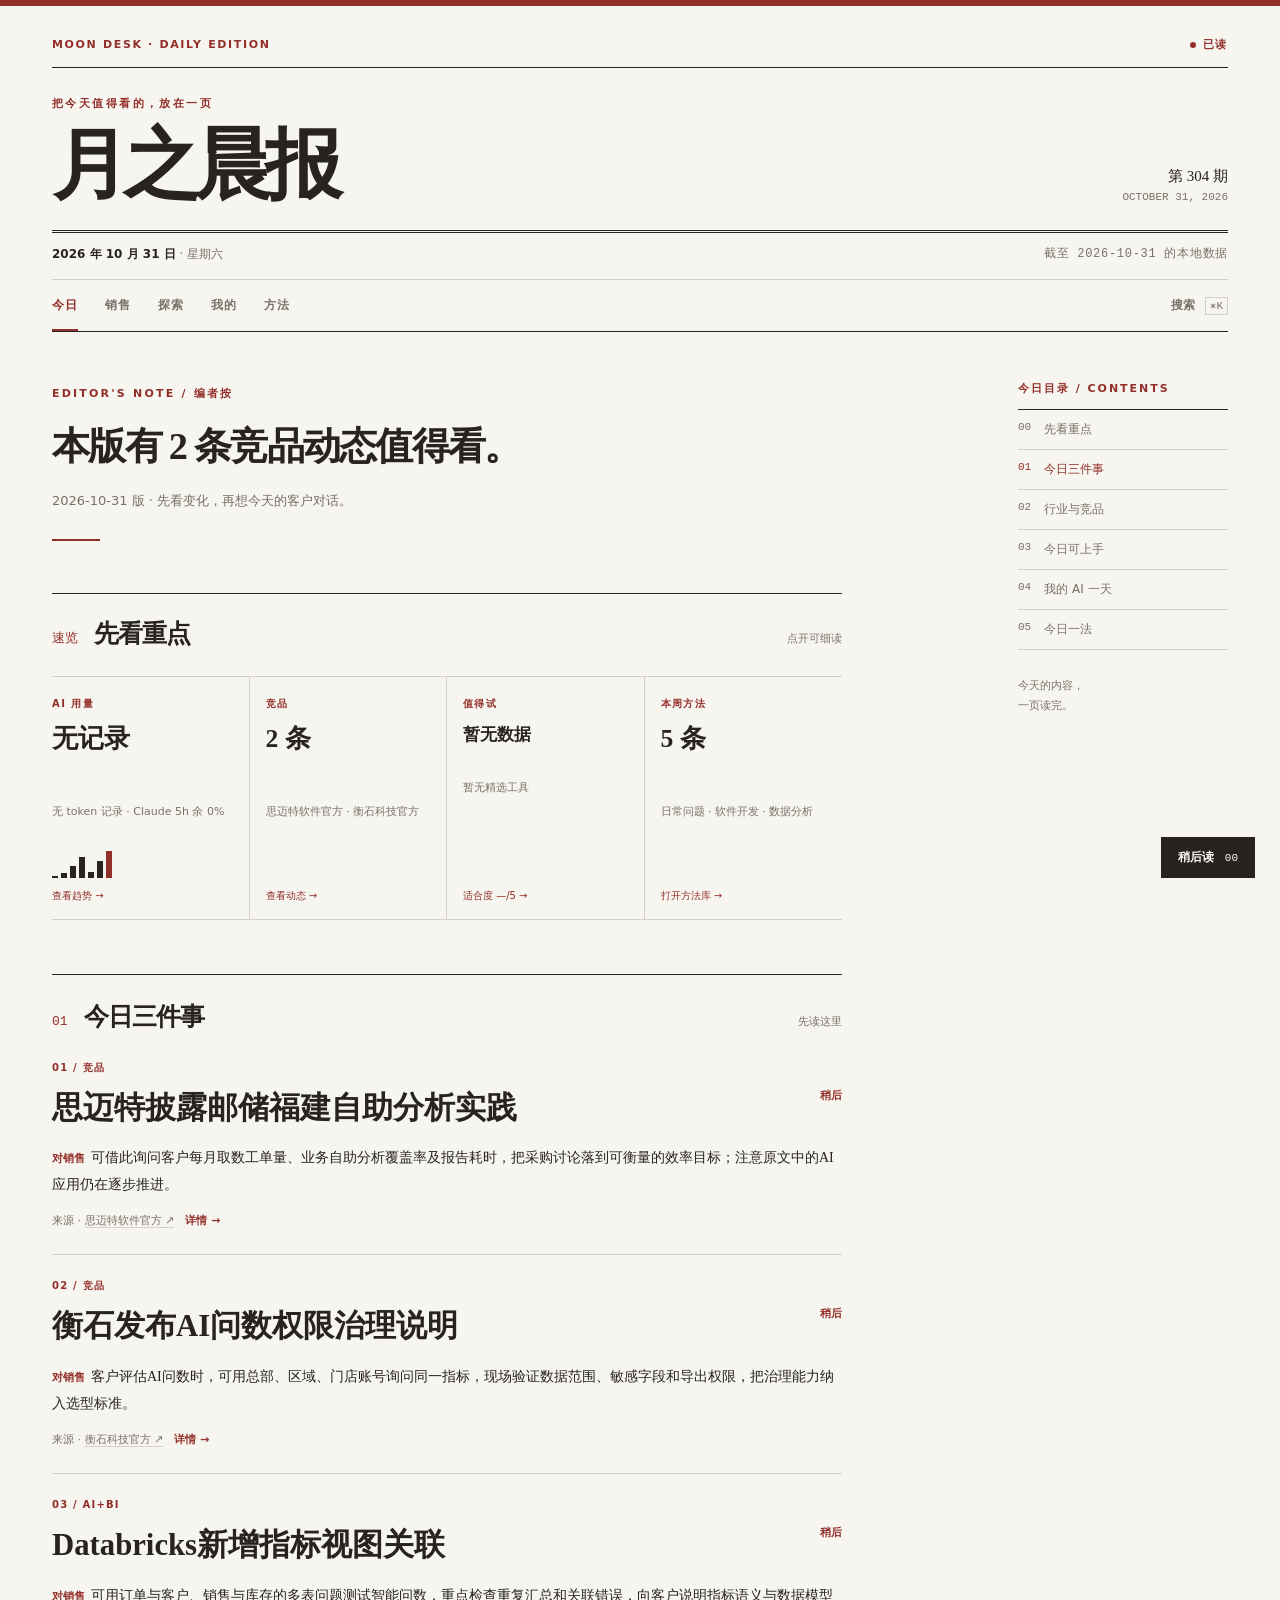
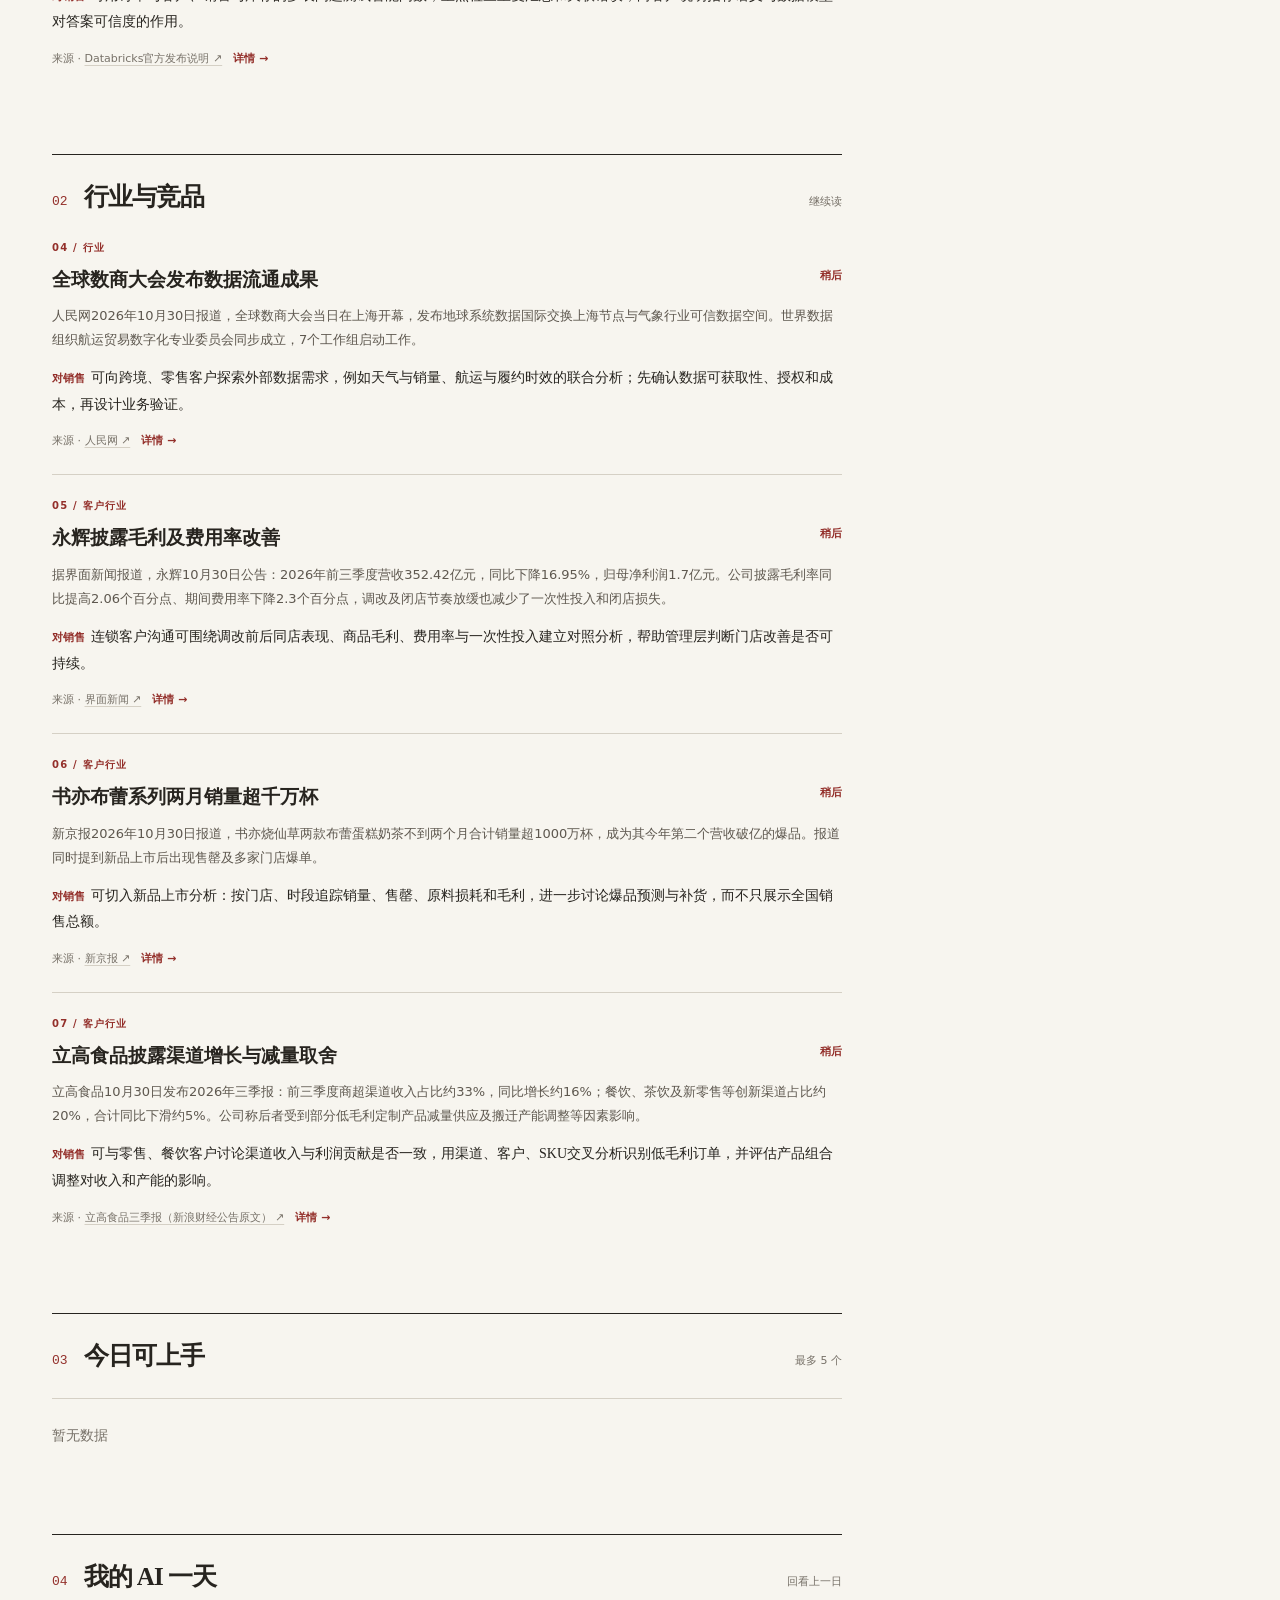
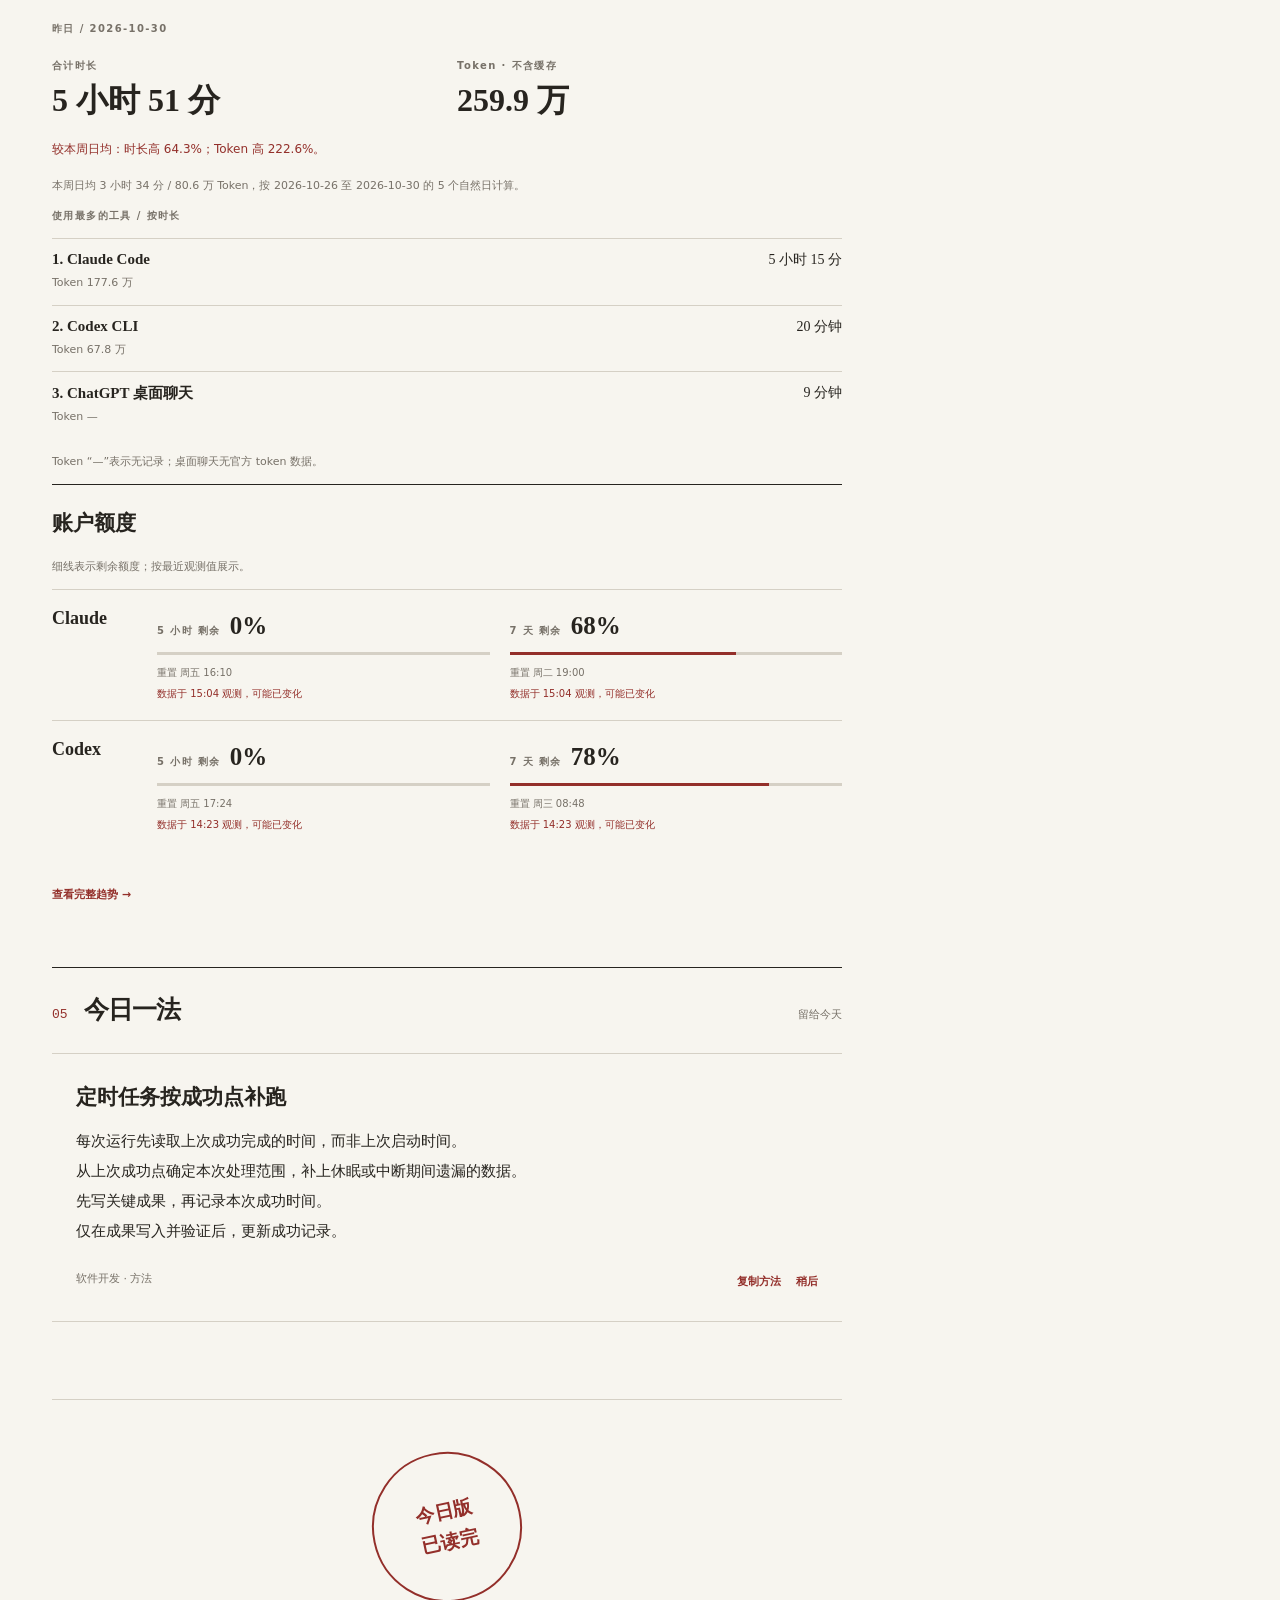
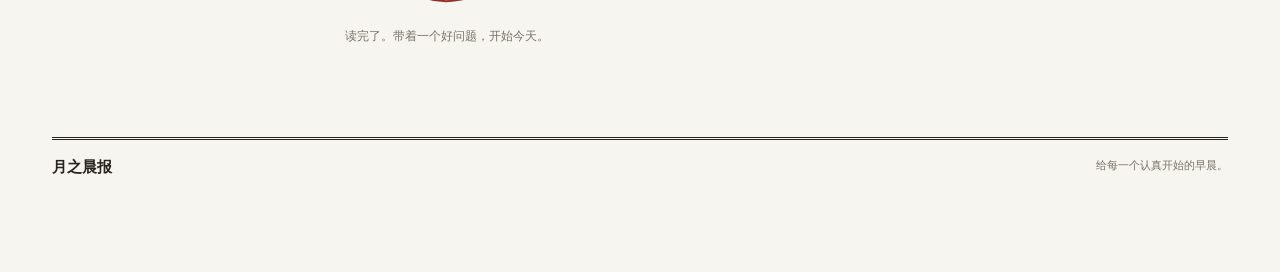
==== commit fcc127d6: "原型 D：AI 板块补全额度、分工具明细、30 天堆叠趋势与 Codex 累计" ====
--- a/concepts/d/index.html
+++ b/concepts/d/index.html
@@ -1,9 +1,10 @@
 <!doctype html>
 <html lang="zh-CN">
-<head><script>(()=>{const f=window.fetch.bind(window);window.fetch=(u,o)=>f(/(^|\/)picks\.json(\?|$)/.test(String(u))?'https://raw.githubusercontent.com/wzp42406-eng/ai-workbench/picks/picks.json':u,o)})()</script>
+<head>
 <meta charset="utf-8">
 <meta name="viewport" content="width=device-width,initial-scale=1,viewport-fit=cover">
 <meta name="theme-color" content="#f7f5ef">
+<script>(()=>{const f=window.fetch.bind(window);window.fetch=(u,o)=>f(/(^|\/)picks\.json(\?|$)/.test(String(u))?'https://raw.githubusercontent.com/wzp42406-eng/ai-workbench/picks/picks.json':u,o)})()</script>
 <title>[原型] 月之晨报 · 晨报与驾驶舱</title>
 <style>
 :root{--paper:#f7f5ef;--ink:#27241f;--muted:#777168;--line:#d5d0c5;--soft:#ebe7dd;--red:#932f2a;--serif:'Noto Serif SC',Georgia,serif;--sans:Inter,'Noto Sans SC',system-ui,sans-serif;--mono:ui-monospace,SFMono-Regular,monospace}
@@ -11,6 +12,10 @@
 @media(max-width:900px){.shell{padding:0 30px}.layout{display:block}.toc{display:none}.mobile-toc{display:flex;position:sticky;top:0;z-index:20;gap:23px;overflow-x:auto;scrollbar-width:none;margin:0 -30px;padding:0 30px;background:var(--paper);border-bottom:1px solid var(--line)}.mobile-toc a{flex:none;white-space:nowrap;padding:12px 0;border-bottom:2px solid transparent;font:600 11px var(--sans);color:var(--muted)}.mobile-toc a.active{border-color:var(--red);color:var(--red)}.paper-section{scroll-margin-top:66px}}
 @media(max-width:560px){.shell{padding:0 22px}.utility{padding-top:20px;font-size:10px}.utility .edition-type{max-width:180px}.brand-row{display:block;padding:25px 0 20px}.brand{font-size:clamp(45px,13vw,65px)}.brand-sub{display:flex;text-align:left;justify-content:space-between;align-items:baseline;margin-top:18px}.brand-sub strong{font-size:13px}.brand-sub span{font-size:10px}.datebar .right{display:none}.view-nav{gap:8px}.nav-scroll{gap:22px}.nav-btn,.search-trigger{font-size:11px}.search-trigger kbd{display:none}.mobile-toc{margin:0 -22px;padding:0 22px;gap:20px}.intro{padding:43px 0}.intro h2{font-size:27px}.summary-section{padding-bottom:44px}.section-head h2{font-size:22px}.summary-grid{display:flex;overflow-x:auto;scroll-snap-type:x mandatory;scrollbar-width:none;margin:0 -22px;padding:0 22px;scroll-padding-left:22px}.summary-cell{flex:0 0 64%;scroll-snap-align:start;padding:17px 16px}.summary-cell:first-child{padding-left:0}.summary-value{font-size:25px;min-height:2.7em}.paper-section{padding-bottom:52px}.story.feature h3{font-size:22px}.story h3,.project h3{font-size:17px}.space-intro{padding:42px 0 32px}.space-intro h2{font-size:32px}.space-note{font-size:16px}.detail-stats b{font-size:14px}.detail-stats div{padding:13px 7px}.drawer{top:auto;left:0;right:0;bottom:0;width:100%;height:min(84dvh,760px);border-left:0;border-top:1px solid var(--ink);transform:translateY(102%)}.drawer.open{transform:translateY(0)}.search-box{top:auto;bottom:0;max-height:85dvh;transform:translate(-50%,100%);width:100%;border-left:0;border-right:0}.search-box.open{transform:translate(-50%,0)}.later-tab{right:14px;bottom:14px}.page-footer{padding-bottom:82px}}
 @media(prefers-reduced-motion:reduce){html{scroll-behavior:auto}*,*::before,*::after{transition-duration:.01ms!important}}
+
+/* AI usage: newspaper rules, serif figures and a single red accent. */
+.ai-panel{border-top:1px solid var(--ink);padding:24px 0 30px;min-width:0}.ai-panel h3{font:700 21px var(--serif);margin:0 0 20px}.ai-label{font:600 10px/1.7 var(--sans);letter-spacing:.14em;color:var(--muted)}.ai-note{font:11px/1.8 var(--sans);color:var(--muted);margin:12px 0;overflow-wrap:anywhere}.ai-figures{display:grid;grid-template-columns:repeat(2,minmax(0,1fr));gap:20px;margin:15px 0}.ai-figure{font:600 clamp(22px,2.6vw,32px)/1.5 var(--serif);display:block;overflow-wrap:anywhere}.ai-figure small{font:11px var(--sans);color:var(--muted)}.ai-change{font:12px/1.8 var(--sans);color:var(--red);margin:15px 0}.quota-row{display:grid;grid-template-columns:85px repeat(2,minmax(0,1fr));gap:20px;padding:18px 0;border-top:1px solid var(--line)}.quota-name{font:700 18px var(--serif)}.quota-value{font:600 25px/1.4 var(--serif);margin-left:9px}.quota-track{height:3px;background:var(--line);margin:9px 0}.quota-track i{display:block;height:100%;background:var(--red)}.quota-reset{font:10px/1.7 var(--sans);color:var(--muted)}.quota-stale{color:var(--red);display:block;margin-top:4px}.usage-groups{display:grid;grid-template-columns:repeat(3,minmax(0,1fr));border-top:1px solid var(--line);border-bottom:1px solid var(--line)}.usage-group{min-width:0;padding:18px 12px;border-right:1px solid var(--line)}.usage-group:first-child{padding-left:0}.usage-group:last-child{border-right:0}.usage-group strong{display:block;font:600 21px/1.7 var(--serif);overflow-wrap:anywhere}.usage-group .token{font:18px var(--serif)}.usage-grand{display:flex;justify-content:space-between;gap:20px;align-items:baseline;padding:18px 0}.usage-grand strong{font:600 27px/1.5 var(--serif)}.ai-periods{justify-content:flex-start;margin:0 0 16px;gap:16px}.ai-periods .filter-btn{font-size:13px}.ai-periods .filter-btn+.filter-btn:before{content:'·';color:var(--muted);position:absolute;margin-left:-10px}.ai-table{border-collapse:collapse;width:100%;table-layout:fixed;font:12px/1.7 var(--sans)}.ai-table th{text-align:right;font:500 10px/1.7 var(--sans);letter-spacing:.12em;color:var(--muted);padding:9px 0}.ai-table th:first-child{width:36%;text-align:left}.ai-table td{padding:12px 0;border-top:1px solid var(--line);text-align:right;font:500 15px/1.65 var(--serif);overflow-wrap:anywhere}.ai-table td:first-child{text-align:left;font:12px/1.7 var(--sans);padding-right:12px}.cache-inline{display:none;font:10px/1.7 var(--sans);color:var(--muted)}.zero-tools{border-top:1px solid var(--line);font:11px/1.8 var(--sans);color:var(--muted);padding:12px 0}.zero-tools summary{cursor:pointer}.zero-tools p{margin:8px 0}.ai-top-tools{list-style:none;padding:0;margin:14px 0}.ai-top-tools li{display:grid;grid-template-columns:minmax(0,1fr) auto;gap:4px 15px;padding:12px 0;border-top:1px solid var(--line)}.ai-top-tools strong{font:600 15px var(--serif)}.ai-top-tools span{font:14px var(--serif);text-align:right}.ai-top-tools small{grid-column:1/-1;color:var(--muted);font-size:11px}.ai-legend{display:flex;gap:14px;flex-wrap:wrap;margin:14px 0;font:10px var(--sans);color:var(--muted)}.ai-legend i{width:9px;height:9px;display:inline-block;margin-right:5px;background:var(--ink)}.ai-legend .desktop{background:var(--red)}.ai-legend .web{background:var(--line)}.ai-legend .mean{width:16px;height:0;border-top:1px dashed var(--red);vertical-align:middle;background:none}.trend-plot{position:relative;height:200px;border-bottom:1px solid var(--ink);margin-top:22px}.trend-bars{position:absolute;inset:0;display:grid;grid-template-columns:repeat(30,minmax(0,1fr));gap:3px;align-items:end}.trend-day{position:relative;height:100%;min-width:0;padding:0;border:0;background:none;display:flex;flex-direction:column;justify-content:end;z-index:1}.trend-day[aria-pressed=true]{outline:1px solid var(--red);outline-offset:1px}.trend-segment{display:block;width:100%;flex:none;background:var(--ink)}.trend-segment.desktop{background:var(--red)}.trend-segment.web{background:var(--line)}.trend-mean{position:absolute;left:0;right:0;border-top:1px dashed var(--red);pointer-events:none;z-index:2}.trend-details{margin-top:20px;border-top:1px solid var(--line);padding-top:12px;min-height:145px}.trend-details h4{margin:0 0 10px;font:600 15px var(--serif)}.trend-detail-grid{display:grid;grid-template-columns:repeat(3,minmax(0,1fr));gap:14px}.trend-detail-grid strong{display:block;font:15px var(--serif);margin:5px 0}.account-grid{display:grid;grid-template-columns:repeat(4,minmax(0,1fr));gap:16px}.account-grid strong{display:block;font:600 23px/1.6 var(--serif)}.account-grid small{display:block;font:10px/1.7 var(--sans);color:var(--muted)}.ai-data-footer{border-top:1px solid var(--line);padding:15px 0 35px}.drawer .quota-row{grid-template-columns:1fr 1fr;gap:12px}.drawer .quota-name{grid-column:1/-1}.drawer .ai-figure{font-size:24px}.drawer .usage-group strong{font-size:17px}.drawer .ai-panel{padding-top:18px}.drawer .usage-grand{flex-wrap:wrap}.drawer .ai-table .cache-col{display:none}.drawer .cache-inline{display:block}
+@media(max-width:560px){.quota-row{grid-template-columns:1fr 1fr;gap:14px}.quota-name{grid-column:1/-1}.usage-groups{grid-template-columns:1fr}.usage-group,.usage-group:first-child{padding:13px 0;border-right:0;border-bottom:1px solid var(--line)}.usage-group:last-child{border-bottom:0}.usage-group strong{display:inline;margin-right:12px;font-size:21px}.usage-group>.ai-label:first-child{display:block;margin-bottom:2px}.usage-grand{display:block}.usage-grand strong{display:block;font-size:24px}.ai-table .cache-col{display:none}.ai-table th:first-child{width:42%}.ai-table th:nth-child(2){width:33%}.ai-table th:nth-child(3){width:25%}.ai-table td{font-size:14px}.cache-inline{display:block}.ai-figures{gap:12px}.ai-figure{font-size:24px}.trend-bars{gap:2px}.ai-legend{gap:10px;font-size:9px}.account-grid{grid-template-columns:repeat(2,minmax(0,1fr));gap:20px}.trend-detail-grid{grid-template-columns:1fr;gap:10px}.trend-detail-grid strong{display:inline;margin:0 8px}.trend-details{min-height:200px}.quota-value{font-size:24px}.ai-periods{gap:22px}}
 </style>
 </head>
 <body>
@@ -34,12 +39,13 @@
 const link=v=>`href="${esc(safeUrl(v)||'#')}" target="_blank" rel="noopener"`;
 const readJson=(k,f)=>{try{return JSON.parse(localStorage.getItem('proto-'+k))??f}catch{return f}};
 const saveJson=(k,v)=>{try{localStorage.setItem('proto-'+k,JSON.stringify(v))}catch{}};
-const state={data:null,picks:null,brief:null,playbook:null,edition:'',view:'today',period:'day',pickFilter:'all',methodFilter:'全部',drawer:null,search:false,read:readJson('read-editions',{}),saved:new Set(readJson('saved',[])),later:new Map((readJson('later',[])||[]).filter(x=>x&&x.id).map(x=>[x.id,x]))};
+const state={data:null,picks:null,brief:null,playbook:null,edition:'',view:'today',period:'day',metric:'minutes',trendDate:null,pickFilter:'all',methodFilter:'全部',drawer:null,search:false,read:readJson('read-editions',{}),saved:new Set(readJson('saved',[])),later:new Map((readJson('later',[])||[]).filter(x=>x&&x.id).map(x=>[x.id,x]))};
 const available=new Map();let toastTimer;
 function toast(t){const x=$('#toast');x.textContent=t;x.classList.add('show');clearTimeout(toastTimer);toastTimer=setTimeout(()=>x.classList.remove('show'),2000)}
 function dateOnly(v){if(!v)return'';const d=new Date(v);return Number.isNaN(+d)?String(v).slice(0,10):new Intl.DateTimeFormat('en-CA',{timeZone:'Asia/Shanghai',year:'numeric',month:'2-digit',day:'2-digit'}).format(d)}
 function offsetDate(v,n){const d=new Date(v+'T12:00:00Z');d.setUTCDate(d.getUTCDate()+n);return d.toISOString().slice(0,10)}
 function dayNumber(v){return Math.floor((new Date(v+'T00:00:00Z')-new Date(v.slice(0,4)+'-01-01T00:00:00Z'))/86400000)+1}
+function fmtToken(n){if(n==null)return '—';const v=Number(n)||0;return v>=1e8?`${(v/1e8).toFixed(2)} 亿`:v>=1e4?`${(v/1e4).toFixed(1)} 万`:Math.round(v).toLocaleString('zh-CN')}
 function fmtMinutes(n){const m=Math.round(Number(n)||0);return m>=60?`${Math.floor(m/60)} 小时${m%60?' '+m%60+' 分':''}`:`${m} 分钟`}
 function fmtNum(n){const v=Number(n)||0;return v>=10000?`${(v/10000).toFixed(1).replace(/\.0$/,'')} 万`:Math.round(v).toLocaleString('zh-CN')}
 function briefItems(){return state.brief?.items||[]}
@@ -48,7 +54,7 @@
 function weekMethods(){const d=new Date(state.edition+'T12:00:00Z');d.setUTCDate(d.getUTCDate()-((d.getUTCDay()+6)%7));const monday=d.toISOString().slice(0,10);return methods().filter(x=>String(x.created_at||'').slice(0,10)>=monday&&String(x.created_at||'').slice(0,10)<=state.edition)}
 function daily(v){return (state.data?.daily||[]).find(x=>x.date===v)}
 function usageDay(){return daily(state.edition)||(state.data?.periods?.day?.from===state.edition?state.data.periods.day:null)}
-function weekAvg(){const d=new Date(state.edition+'T12:00:00Z');d.setUTCDate(d.getUTCDate()-((d.getUTCDay()+6)%7));const monday=d.toISOString().slice(0,10);const rows=(state.data?.daily||[]).filter(x=>x.date>=monday&&x.date<=state.edition&&x.total?.minutes!=null);return rows.length?rows.reduce((n,x)=>n+Number(x.total.minutes),0)/rows.length:null}
+function weekAvg(){return weekBaseline()?.minutes??null}
 function setEdition(){const v=state.brief?.date||state.data?.daily?.at(-1)?.date||dateOnly(new Date());state.edition=v;const d=new Date(v+'T12:00:00Z');$('#issue').textContent=`第 ${String(dayNumber(v)).padStart(3,'0')} 期`;$('#date-en').textContent=new Intl.DateTimeFormat('en-US',{year:'numeric',month:'long',day:'2-digit',timeZone:'UTC'}).format(d).toUpperCase();$('#date-zh').textContent=`${d.getUTCFullYear()} 年 ${d.getUTCMonth()+1} 月 ${d.getUTCDate()} 日`;$('#weekday').textContent=` · 星期${'日一二三四五六'[d.getUTCDay()]}`;$('#edition-note').textContent=`截至 ${v} 的本地数据`;updateReadState()}
 function updateReadState(){const done=!!state.read[state.edition];$('#read-state').innerHTML=`<i class="state-dot"></i>${done?'已读':'未读'}`}
 function register(x){available.set(x.id,x);return `<button class="save-btn" data-save="${esc(x.id)}" aria-pressed="${state.later.has(x.id)}">${state.later.has(x.id)?'已加入':'稍后'}</button>`}
@@ -57,18 +63,32 @@
 function story(x,i,feature=false){const id='brief:'+x.title;const save=register({id,kind:x.tag||'简报',title:x.title,url:x.url});return `<article class="story ${feature?'feature':''}"><div class="story-kicker">${String(i+1).padStart(2,'0')} / ${esc(x.tag||'简报')}</div><div class="story-head"><h3><a ${link(x.url)}>${esc(you(x.title))}</a></h3>${save}</div>${!feature&&x.summary?`<p>${esc(you(x.summary))}</p>`:''}<div class="sales"><b>对销售</b>${esc(you(x.why||'暂无说明'))}</div><div class="source">来源 · <a ${link(x.url)}>${esc(x.source||'查看来源')} ↗</a>　<button class="text-btn" data-detail="brief" data-index="${briefItems().indexOf(x)}">详情 →</button></div></article>`}
 function project(x,i){const id='pick:'+x.name;return `<article class="project"><div class="row-head"><span class="project-number">${String(i+1).padStart(2,'0')}</span><div style="flex:1;min-width:0"><h3><a ${link(x.url)}>${esc(you(x.name))} ↗</a></h3><p class="desc">${esc(you(x.ai?.zh||x.ai?.what||x.desc||''))}</p><div class="meta-strip"><span>适合度 ${esc(x.ai?.fit)}/5</span>${x.track==='work'?'<em>工作相关</em>':''}<span>★ ${fmtNum(x.stars)}</span>${x.growth?.per_day!=null?`<span>日增约 ${fmtNum(x.growth.per_day)} 星</span>`:''}</div><p class="how"><b>上手：</b>${esc(you(x.ai?.how||x.ai?.setup||'查看项目说明'))}</p>${x.ai?.why?`<p class="why">与你有关 · ${esc(you(x.ai.why))}</p>`:''}<button class="text-btn" data-detail="pick" data-index="${picks().indexOf(x)}">详情 →</button></div>${register({id,kind:'开源项目',title:x.name,url:x.url})}</div></article>`}
 function lineChart(rows){const W=700,H=130,base=105,max=Math.max(60,...rows.map(x=>Number(x?.total?.minutes)||0));let segments=[],points=[];rows.forEach((r,i)=>{const v=r?.total?.minutes;if(v==null){if(points.length)segments.push(points);points=[]}else points.push([10+i*680/(rows.length-1),base-Number(v)/max*95])});if(points.length)segments.push(points);return `<svg class="line-chart" viewBox="0 0 ${W} ${H}" role="img" aria-label="近十四天 AI 使用时长，缺失日期留空"><line class="grid" x1="10" y1="105" x2="690" y2="105"/>${segments.map(s=>s.length>1?`<polyline class="trace" points="${s.map(p=>p.join(',')).join(' ')}"/>`:`<circle class="dot" cx="${s[0][0]}" cy="${s[0][1]}" r="3"/>`).join('')}<text x="10" y="126">${rows[0]?.date?.slice(5)||''}</text><text x="690" y="126" text-anchor="end">${rows.at(-1)?.date?.slice(5)||''}</text></svg>`}
-function renderToday(){const cmp=briefItems().filter(x=>x.tag==='竞品'),d=usageDay(),avg=weekAvg(),diff=d&&avg?Math.round((Number(d.total?.minutes||0)/avg-1)*100):null;let parts=[];if(cmp.length)parts.push(`本版有 ${cmp.length} 条竞品动态值得看`);if(d&&diff!==null)parts.push(`AI 用量较本周有记录日均${diff>=0?'高':'低'} ${Math.abs(diff)}%`);else if(d)parts.push(`AI 使用 ${fmtMinutes(d.total?.minutes)}`);$('#judgement').textContent=parts.length?parts.join('，')+'。':'这一版先从值得试的工具和方法读起。';$('#intro-note').textContent=`${state.edition} 版 · 先看变化，再想今天的客户对话。`;
-const top=picks()[0],wk=weekMethods(),last=(state.data?.daily||[]).filter(x=>x.date<=state.edition).slice(-7),max=Math.max(1,...last.map(x=>Number(x.total?.minutes)||0));$('#summary-grid').innerHTML=`<button class="summary-cell" data-detail="usage"><span class="summary-label">AI 用量</span><span class="summary-value">${d?esc(fmtMinutes(d.total?.minutes)):'无记录'}</span><span class="summary-desc">${diff!==null?`较本周有记录日均 ${diff>=0?'+':''}${diff}%`:'本版当天的 AI 使用'}</span><span class="mini-bars" aria-hidden="true">${last.map(x=>`<i style="height:${Math.max(2,Math.round(Number(x.total?.minutes||0)/max*27))}px"></i>`).join('')}</span><span class="summary-foot">查看趋势 →</span></button><button class="summary-cell" data-detail="competitors"><span class="summary-label">竞品</span><span class="summary-value">${cmp.length} 条</span><span class="summary-desc">${esc(cmp.map(x=>x.source).join(' · ')||'本版暂无竞品动态')}</span><span class="summary-foot">查看动态 →</span></button><button class="summary-cell" data-detail="pick" data-index="0"><span class="summary-label">值得试</span><span class="summary-value">${esc(top?.name||'暂无数据')}</span><span class="summary-desc">${esc(you(top?.ai?.zh||top?.desc||'暂无精选工具'))}</span><span class="summary-foot">适合度 ${esc(top?.ai?.fit||'—')}/5 →</span></button><button class="summary-cell" data-detail="weekmethods"><span class="summary-label">本周方法</span><span class="summary-value">${wk.length} 条</span><span class="summary-desc">${esc([...new Set(wk.map(x=>x.category))].join(' · ')||'本周暂无新方法')}</span><span class="summary-foot">打开方法库 →</span></button>`;
+function renderToday(){const cmp=briefItems().filter(x=>x.tag==='竞品'),d=usageDay(),avg=weekAvg(),diff=d&&avg?Math.round((Number(d.total?.minutes||0)/avg-1)*100):null;let parts=[];if(cmp.length)parts.push(`本版有 ${cmp.length} 条竞品动态值得看`);if(d&&diff!==null)parts.push(`AI 用量较本周日均${diff>=0?'高':'低'} ${Math.abs(diff)}%`);else if(d)parts.push(`AI 使用 ${fmtMinutes(d.total?.minutes)}`);$('#judgement').textContent=parts.length?parts.join('，')+'。':'这一版先从值得试的工具和方法读起。';$('#intro-note').textContent=`${state.edition} 版 · 先看变化，再想今天的客户对话。`;
+const top=picks()[0],wk=weekMethods(),last=(state.data?.daily||[]).filter(x=>x.date<=state.edition).slice(-7),max=Math.max(1,...last.map(x=>Number(x.total?.minutes)||0));$('#summary-grid').innerHTML=`<button class="summary-cell" data-detail="usage"><span class="summary-label">AI 用量</span><span class="summary-value">${d?esc(fmtMinutes(d.total?.minutes)):'无记录'}</span><span class="summary-desc">${d?fmtToken(d.total?.tokens)+' Token':'无 token 记录'} · Claude 5h 余 ${esc(state.data?.quota?.claude?.five_hour?.remaining_percent??'—')}%</span><span class="mini-bars" aria-hidden="true">${last.map(x=>`<i style="height:${Math.max(2,Math.round(Number(x.total?.minutes||0)/max*27))}px"></i>`).join('')}</span><span class="summary-foot">查看趋势 →</span></button><button class="summary-cell" data-detail="competitors"><span class="summary-label">竞品</span><span class="summary-value">${cmp.length} 条</span><span class="summary-desc">${esc(cmp.map(x=>x.source).join(' · ')||'本版暂无竞品动态')}</span><span class="summary-foot">查看动态 →</span></button><button class="summary-cell" data-detail="pick" data-index="0"><span class="summary-label">值得试</span><span class="summary-value">${esc(top?.name||'暂无数据')}</span><span class="summary-desc">${esc(you(top?.ai?.zh||top?.desc||'暂无精选工具'))}</span><span class="summary-foot">适合度 ${esc(top?.ai?.fit||'—')}/5 →</span></button><button class="summary-cell" data-detail="weekmethods"><span class="summary-label">本周方法</span><span class="summary-value">${wk.length} 条</span><span class="summary-desc">${esc([...new Set(wk.map(x=>x.category))].join(' · ')||'本周暂无新方法')}</span><span class="summary-foot">打开方法库 →</span></button>`;
 const sorted=[...briefItems()].sort((a,b)=>({竞品:0,'AI+BI':1,行业:2,客户行业:3}[a.tag]??4)-({竞品:0,'AI+BI':1,行业:2,客户行业:3}[b.tag]??4));$('#top-stories').innerHTML=sorted.slice(0,3).map((x,i)=>story(x,i,true)).join('')||'<div class="empty">暂无数据</div>';$('#more-stories').innerHTML=sorted.slice(3).map((x,i)=>story(x,i+3)).join('')||'<div class="empty">暂无数据</div>';
 const editionPicks=picks().filter(x=>dateOnly(x.picked)===state.edition).slice(0,5);$('#projects').innerHTML=editionPicks.map(project).join('')||'<div class="empty">暂无数据</div>';
-const yesterday=offsetDate(state.edition,-1),prev=daily(yesterday),days=Array.from({length:14},(_,i)=>daily(offsetDate(yesterday,i-13))||{date:offsetDate(yesterday,i-13)}),week=state.data?.periods?.week?.total?.minutes;$('#usage').innerHTML=`<p class="usage-lede">${prev?.total?.minutes!=null?`昨天你用了 <b>${fmtMinutes(prev.total.minutes)}</b>。`:'昨天没有使用记录。留白，也值得被如实记下。'}</p><div class="chart-wrap"><div class="chart-head"><strong>近 14 天使用时长</strong><span>单位：分钟 / 缺失日期留空</span></div>${lineChart(days)}<p class="chart-note">${days.filter(x=>x.total?.minutes!=null).length} 天有记录；折线中断处表示没有记录。</p></div><div class="usage-mini"><div><span>本周累计</span><strong>${fmtMinutes(week)}</strong></div><div><span>昨天 Tokens</span><strong>${fmtNum(prev?.total?.tokens)} 个</strong></div></div>`;
+$('#usage').innerHTML=usageReport(false);
 const m=methods()[(dayNumber(state.edition)-1)%Math.max(1,methods().length)];$('#method').innerHTML=m?`<div class="quote-wrap"><h3>${esc(you(m.title))}</h3><p>${esc(you(m.text))}</p><div class="quote-foot"><span>${esc(m.category)} · ${m.kind==='checklist'?'清单':'方法'}</span><div><button class="quiet-btn" data-copy="${methods().indexOf(m)}">复制方法</button>${register({id:'method:'+m.id,kind:'方法',title:m.title,text:m.text})}</div></div></div>`:'<div class="empty">暂无数据</div>';$$('#top-stories,#more-stories,#projects,#usage,#method').forEach(x=>x.classList.remove('empty'));syncSaved()}
 function renderSales(){const items=briefItems();const comp=items.filter(x=>x.tag==='竞品').length,industry=items.filter(x=>x.tag==='客户行业').length;return `<p class="space-note">${comp} 条竞品动态与 ${industry} 条客户行业消息。先看能转化成客户问题的内容。</p><div class="section-head"><span class="section-no">01</span><h2>本版简报</h2><small>${items.length} 条</small></div>${items.map((x,i)=>`<article class="space-row"><div class="meta-line">${esc(x.tag)} · ${esc(x.source)}</div><div class="row-head"><h3><button data-detail="brief" data-index="${i}">${esc(you(x.title))}</button></h3>${register({id:'brief:'+x.title,kind:x.tag,title:x.title,url:x.url})}</div><p>${esc(you(x.summary))}</p><div class="sales"><b>对销售：</b>${esc(you(x.why))}</div><div class="row-actions"><button class="text-btn" data-detail="brief" data-index="${i}">查看详情 →</button></div></article>`).join('')||'<div class="empty">暂无数据</div>'}`}
 function renderExplore(){const all=picks(),shown=all.filter(x=>state.pickFilter==='all'||(state.pickFilter==='work'?x.track==='work':Number(x.ai?.fit)>=4));return `<div class="filter-row">${[['all','全部'],['work','工作相关'],['fit','适合度 4+']].map(([k,v])=>`<button class="filter-btn ${state.pickFilter===k?'active':''}" data-pick-filter="${k}">${v}</button>`).join('')}</div><div class="section-head"><span class="section-no">02</span><h2>值得试的工具</h2><small>${shown.length} 个</small></div>${shown.map((x,i)=>`<article class="space-row"><div class="meta-line">${x.track==='work'?'工作相关 · ':''}适合度 ${esc(x.ai?.fit)}/5 · ★ ${fmtNum(x.stars)}</div><div class="row-head"><h3><button data-detail="pick" data-index="${all.indexOf(x)}">${esc(x.name)}</button></h3>${register({id:'pick:'+x.name,kind:'开源项目',title:x.name,url:x.url})}</div><p>${esc(you(x.ai?.zh||x.desc))}</p><div class="row-actions"><button class="text-btn" data-detail="pick" data-index="${all.indexOf(x)}">查看详情 →</button><button class="text-btn" data-favorite="pick:${esc(x.name)}">${state.saved.has('pick:'+x.name)?'已收藏':'收藏'}</button></div></article>`).join('')||'<div class="empty">暂无数据</div>'}`}
 function calendarRows(){return Array.from({length:30},(_,i)=>{const date=offsetDate(state.edition,i-29);return{date,row:daily(date)}})}
-function renderMine(){const p=state.data?.periods?.[state.period],rows=calendarRows(),max=Math.max(1,...rows.map(x=>Number(x.row?.total?.minutes)||0)),valid=rows.filter(x=>x.row).length,current=usageDay(),avg=weekAvg(),diff=current&&avg?Math.round((Number(current.total?.minutes||0)/avg-1)*100):null;return `<div class="period-row" role="group" aria-label="用量区间"><span>查看区间</span>${[['day','日'],['week','周'],['month','月']].map(([k,v])=>`<button class="filter-btn ${state.period===k?'active':''}" data-period="${k}">${v}</button>`).join('')}</div><div class="eyebrow">AI USAGE / 使用趋势</div><p class="usage-total">${p?fmtMinutes(p.total?.minutes):'暂无数据'} <small>${{day:'当天',week:'本周',month:'本月'}[state.period]}合计</small></p><p class="view-lede">${diff!==null?`当天用量较本周有记录日均${diff>=0?'高':'低'} ${Math.abs(diff)}%。`:''}近 30 天有 ${valid} 天留下用量记录；空白日期表示无记录。</p><div class="bar-chart" role="img" aria-label="近 30 天 AI 使用时长柱状图，深红为本版日期，空白表示无记录">${rows.map(({date,row})=>`<div class="bar-day" title="${date}：${row?fmtMinutes(row.total?.minutes):'无记录'}">${row?`<div class="bar ${date===state.edition?'current':''}" style="height:${Math.max(2,Math.round(Number(row.total?.minutes||0)/max*190))}px"></div>`:''}</div>`).join('')}</div><div class="chart-axis"><span>${rows[0].date.slice(5)}</span><span>${rows[14].date.slice(5)}</span><span>${rows[29].date.slice(5)}</span></div><div class="detail-stats"><div><b>${fmtMinutes(p?.web_total?.minutes)}</b><span>网页</span></div><div><b>${fmtMinutes(p?.cli_total?.minutes)}</b><span>终端</span></div><div><b>${fmtMinutes(p?.desktop_total?.minutes)}</b><span>桌面</span></div></div><p class="view-lede" style="margin-top:15px">Token ${fmtNum(p?.total?.tokens)} · 使用时长为来源数据估算</p>`}
+const aiTools=[['claude_code','Claude Code'],['codex','Codex CLI'],['kimi','Kimi Code'],['claude_desktop_code','Claude 桌面 Code'],['codex_desktop_code','Codex 桌面 Code'],['claude_desktop','Claude 桌面聊天'],['chatgpt_desktop','ChatGPT 桌面聊天'],['kimi_desktop','Kimi 桌面'],['claude','Claude 网页'],['chatgpt','ChatGPT 网页']];
+const aiGroups=[['cli_total','终端 CLI','cli'],['desktop_total','桌面','desktop'],['web_total','网页','web']];
+function localTime(v,full=false){if(!v)return '未提供重置时间';const d=new Date(v);if(!Number.isFinite(+d))return '时间未知';const time=d.toLocaleTimeString('zh-CN',{hour:'2-digit',minute:'2-digit',hour12:false});return full?`${d.getFullYear()}-${String(d.getMonth()+1).padStart(2,'0')}-${String(d.getDate()).padStart(2,'0')} ${time}`:`周${'日一二三四五六'[d.getDay()]} ${time}`}
+function quotaPanel(){return `<div class="ai-panel"><h3>账户额度</h3><p class="ai-note">细线表示剩余额度；按最近观测值展示。</p>${[['claude','Claude'],['codex','Codex']].map(([key,name])=>`<div class="quota-row"><div class="quota-name">${name}</div>${[['five_hour','5 小时'],['seven_day','7 天']].map(([window,label])=>{const q=state.data?.quota?.[key]?.[window],v=q?.remaining_percent,stale=q?.observed_at&&Date.now()-new Date(q.observed_at).getTime()>6*3600000;return `<div><span class="ai-label">${label} 剩余</span><strong class="quota-value">${v==null?'—':esc(v)+'%'}</strong><div class="quota-track" role="img" aria-label="${name} ${label}剩余 ${v==null?'未知':esc(v)+'%'}"><i style="width:${Math.max(0,Math.min(100,Number(v)||0))}%"></i></div><div class="quota-reset">${q?.resets_at?'重置 '+localTime(q.resets_at):'未提供重置时间'}${stale?`<span class="quota-stale">数据于 ${new Date(q.observed_at).toLocaleTimeString('zh-CN',{hour:'2-digit',minute:'2-digit',hour12:false})} 观测，可能已变化</span>`:''}</div></div>`}).join('')}</div>`).join('')}</div>`}
+function groupTotals(p){return `<div class="usage-groups">${aiGroups.map(([key,label])=>`<div class="usage-group"><span class="ai-label">${label}</span><strong>${p?.[key]?fmtMinutes(p[key].minutes):'—'}</strong><span class="token">${fmtToken(p?.[key]?.tokens)}</span> <span class="ai-label">Token</span></div>`).join('')}</div><div class="usage-grand"><span class="ai-label">去重总计</span><strong>${p?.total?fmtMinutes(p.total.minutes):'—'}</strong><strong>${fmtToken(p?.total?.tokens)} <small class="ai-label">Token</small></strong></div><p class="ai-note">总时长按活跃区间去重，可能小于各项相加。Token 仅合计有记录部分，不含缓存读取。</p>`}
+function sortedTools(p){return aiTools.map(([key,name])=>({key,name,...p?.[key]})).sort((a,b)=>(Number(b.minutes)||0)-(Number(a.minutes)||0))}
+function toolTable(p){const rows=sortedTools(p),active=rows.filter(x=>Number(x.minutes)||Number(x.tokens)||Number(x.cache_read_tokens)),zero=rows.filter(x=>!Number(x.minutes)&&!Number(x.tokens)&&!Number(x.cache_read_tokens));const row=x=>`<tr><td>${esc(x.name)}<span class="cache-inline">缓存读取 ${fmtToken(x.cache_read_tokens)}</span></td><td>${x.minutes==null?'—':fmtMinutes(x.minutes)}</td><td>${fmtToken(x.tokens)}</td><td class="cache-col">${fmtToken(x.cache_read_tokens)}</td></tr>`;return `<table class="ai-table"><thead><tr><th scope="col">工具</th><th scope="col">时长</th><th scope="col">Token</th><th scope="col" class="cache-col">缓存读取</th></tr></thead><tbody>${active.map(row).join('')}</tbody></table>${p&&zero.length?`<details class="zero-tools"><summary>其余 ${zero.length} 项无使用</summary>${zero.map(x=>`<p>${esc(x.name)} · ${fmtMinutes(x.minutes)} · Token ${fmtToken(x.tokens)} · 缓存读取 ${fmtToken(x.cache_read_tokens)}</p>`).join('')}</details>`:''}${!p?'<p class="ai-note">本区间暂无数据。</p>':''}<p class="ai-note">桌面聊天无官方 token 数据；“—”表示未记录，0 表示记录为零。</p>`}
+function weekBaseline(){const from=state.data?.periods?.week?.from, end=state.data?.periods?.day?.from||state.data?.daily?.at(-1)?.date;if(!from||!end||end<from)return null;const days=Math.round((new Date(end+'T00:00:00Z')-new Date(from+'T00:00:00Z'))/86400000)+1;const total=state.data?.periods?.week?.total;return total?{minutes:Number(total.minutes)/days,tokens:Number(total.tokens)/days,days,from,end}:null}
+function comparison(n,avg){return avg>0?`${n>=avg?'高':'低'} ${Math.abs((Number(n)/avg-1)*100).toFixed(1)}%`:Number(n)>0?'有使用（日均为 0）':'持平'}
+function usageReport(full=false){const date=offsetDate(state.edition,-1),prev=daily(date),base=weekBaseline(),top=sortedTools(prev).filter(x=>Number(x.minutes)||Number(x.tokens)||Number(x.cache_read_tokens)).slice(0,3);return `<div class="ai-label">昨日 / ${esc(date)}</div>${prev?`<div class="ai-figures"><div><span class="ai-label">合计时长</span><strong class="ai-figure">${fmtMinutes(prev.total?.minutes)}</strong></div><div><span class="ai-label">Token · 不含缓存</span><strong class="ai-figure">${fmtToken(prev.total?.tokens)}</strong></div></div>${base?`<p class="ai-change">较本周日均：时长${comparison(prev.total?.minutes,base.minutes)}；Token ${comparison(prev.total?.tokens,base.tokens)}。</p><p class="ai-note">本周日均 ${fmtMinutes(base.minutes)} / ${fmtToken(base.tokens)} Token，按 ${base.from} 至 ${base.end} 的 ${base.days} 个自然日计算。</p>`:''}<div class="ai-label">使用最多的工具 / 按时长</div><ol class="ai-top-tools">${top.map((x,i)=>`<li><strong>${i+1}. ${esc(x.name)}</strong><span>${fmtMinutes(x.minutes)}</span><small>Token ${fmtToken(x.tokens)}${full?' · 缓存读取 '+fmtToken(x.cache_read_tokens):''}</small></li>`).join('')||'<li>昨日无使用</li>'}</ol>${top.some(x=>x.tokens==null)?'<p class="ai-note">Token “—”表示无记录；桌面聊天无官方 token 数据。</p>':''}${full?groupTotals(prev)+toolTable(prev):''}`:'<p class="usage-lede">昨天没有使用记录。</p>'}${quotaPanel()}${full?dataFooter():''}<button class="text-btn" data-view="mine">查看完整趋势 →</button>`}
+function trendSelection(){const date=state.trendDate||state.edition,row=daily(date);return `<h4>${esc(date)}${row?'':' · 无记录'}</h4><div class="trend-detail-grid">${aiGroups.map(([key,label])=>`<div><span class="ai-label">${label}</span><strong>${row?fmtMinutes(row[key]?.minutes):'—'}</strong><span class="ai-note">${fmtToken(row?.[key]?.tokens)} Token</span></div>`).join('')}</div><p class="ai-note">${row?'当天去重总计 '+fmtMinutes(row.total?.minutes)+' · '+fmtToken(row.total?.tokens)+' Token':'无记录日期留空，不作为零值参与均线。'}</p>`}
+function trendPanel(){const rows=calendarRows(),metric=state.metric||'minutes',amount=row=>aiGroups.reduce((sum,[key])=>sum+(Number(row?.[key]?.[metric])||0),0),max=Math.max(1,...rows.map(x=>amount(x.row))),valid=rows.slice(-7).filter(x=>x.row),mean=valid.length?valid.reduce((sum,x)=>sum+amount(x.row),0)/valid.length:0,format=metric==='tokens'?fmtToken:fmtMinutes;return `<section class="ai-panel"><h3>近 30 天</h3><div class="filter-row" role="group" aria-label="趋势指标">${[['minutes','时长'],['tokens','Token']].map(([key,label])=>`<button class="filter-btn ${metric===key?'active':''}" data-metric="${key}" aria-pressed="${metric===key}">${label}</button>`).join('')}</div><div class="ai-legend"><span><i></i>终端 CLI</span><span><i class="desktop"></i>桌面</span><span><i class="web"></i>网页</span><span><i class="mean"></i>7 日均线</span></div><p class="ai-note">上限 ${format(max)}${metric==='tokens'?' Token':''} · 近 7 日日均 ${format(mean)}${metric==='tokens'?' Token':''}</p><div class="trend-plot"><div class="trend-bars">${rows.map(({date,row})=>`<button class="trend-day" data-trend-date="${date}" aria-pressed="${date===(state.trendDate||state.edition)}" aria-label="${date}：${row?format(amount(row)):'无记录'}" title="${date}：${row?format(amount(row)):'无记录'}">${[...aiGroups].reverse().map(([key,label,cls])=>`<span class="trend-segment ${cls}" style="height:${(Number(row?.[key]?.[metric])||0)/max*100}%"></span>`).join('')}</button>`).join('')}</div><div class="trend-mean" style="bottom:${mean/max*100}%"></div></div><div class="chart-axis"><span>${rows[0].date.slice(5)}</span><span>${rows[14].date.slice(5)}</span><span>${rows[29].date.slice(5)}</span></div><p class="ai-note">悬停、点选或用键盘聚焦某日查看明细。7 日均线为末 7 个自然日中有记录日期的分组堆叠值平均；时长堆叠未跨组去重，桌面 Token 仅含有记录部分。</p><div class="trend-details" id="trend-details" aria-live="polite">${trendSelection()}</div></section>`}
+function dataFooter(){return `<div class="ai-data-footer"><p class="ai-note">数据更新时间：${state.data?.updated_at?localTime(state.data.updated_at,true)+'（本地时间）':'未知'}</p><p class="ai-note">${esc(state.data?.note||'暂无数据说明')}</p></div>`}
+function renderMine(){const p=state.data?.periods?.[state.period],usage=state.data?.codex_api?.token_usage;return `${quotaPanel()}<section class="ai-panel"><h3>区间用量</h3><div class="period-row ai-periods" role="group" aria-label="用量区间">${[['day','日'],['week','周'],['month','月'],['year','年']].map(([key,label])=>`<button class="filter-btn ${state.period===key?'active':''}" data-period="${key}" aria-pressed="${state.period===key}">${label}</button>`).join('')}</div><p class="ai-note">${p?.from?esc(p.from)+' 起 · 截至 '+esc(state.data?.periods?.day?.from||state.edition):'本区间暂无数据'}</p>${groupTotals(p)}</section><section class="ai-panel"><h3>分工具明细</h3>${toolTable(p)}</section>${trendPanel()}<section class="ai-panel"><h3>Codex 账户累计</h3><div class="account-grid"><div><span class="ai-label">累计 Token</span><strong>${fmtToken(usage?.lifetime_tokens)}</strong></div><div><span class="ai-label">单日峰值 Token</span><strong>${fmtToken(usage?.peak_daily_tokens)}</strong></div><div><span class="ai-label">连续使用</span><strong>${usage?.current_streak_days??'—'} <small>天</small></strong><small>最长 ${usage?.longest_streak_days??'—'} 天</small></div><div><span class="ai-label">最长一轮</span><strong>${usage?.longest_running_turn_seconds==null?'—':fmtMinutes(usage.longest_running_turn_seconds/60)}</strong></div></div><p class="ai-note">账户累计与区间会话记录口径不同，不直接相加。</p></section>${dataFooter()}`}
+
 function renderMethods(){const all=methods(),cats=['全部',...new Set(all.map(x=>x.category).filter(Boolean))],shown=all.filter(x=>state.methodFilter==='全部'||x.category===state.methodFilter);return `<div class="filter-row">${cats.map(x=>`<button class="filter-btn ${state.methodFilter===x?'active':''}" data-method-filter="${esc(x)}">${esc(x)}</button>`).join('')}</div><div class="section-head"><span class="section-no">04</span><h2>方法库</h2><small>${shown.length} 条</small></div>${shown.map(x=>`<article class="method-row"><div class="meta-line">${esc(x.category)} · ${esc(x.kind==='checklist'?'清单':'方法')} · ${esc(dateOnly(x.created_at))}</div><h3><button data-detail="method" data-index="${all.indexOf(x)}">${esc(you(x.title))}</button></h3><p class="excerpt">${esc(you(x.text))}</p><div class="row-actions"><button class="text-btn" data-detail="method" data-index="${all.indexOf(x)}">查看全文 →</button><button class="text-btn" data-copy="${all.indexOf(x)}">复制方法</button></div></article>`).join('')||'<div class="empty">暂无数据</div>'}`}
-const spaces={sales:['01','销售','行业与竞品，对销售意味着什么'],explore:['02','探索','值得试的工具与 AI 动向'],mine:['03','我的','你的 AI 使用趋势'],methods:['04','方法','反复验证过的做法']};
+const spaces={sales:['01','销售','行业与竞品，对销售意味着什么'],explore:['02','探索','值得试的工具与 AI 动向'],mine:['03','我的','账户额度、分工具用量与近 30 天趋势。所有日期与额度均按本地数据快照展示。'],methods:['04','方法','反复验证过的做法']};
 function setView(v){state.view=v;$$('[data-view]').forEach(x=>{x.classList.toggle('active',x.dataset.view===v);x.setAttribute('aria-current',x.dataset.view===v?'page':'false')});$('#today-view').hidden=v!=='today';$('#space-view').hidden=v==='today';$('#mobile-toc').style.display=v==='today'?'':'none';$('#toc').style.display=v==='today'?'':'none';if(v!=='today'){const a=spaces[v];$('#space-eyebrow').textContent=`SPACE / ${a[0]}`;$('#space-title').textContent=v==='mine'?'我的 AI':a[1];$('#space-lede').textContent=a[2];$('#space-content').innerHTML=({sales:renderSales,explore:renderExplore,mine:renderMine,methods:renderMethods})[v]();syncSaved()}window.scrollTo({top:0,behavior:'instant'})}
 function block(t,v){return v?`<div class="drawer-block"><h4>${esc(t)}</h4><p>${esc(you(v))}</p></div>`:''}
 function drawerAction(type,index){return `<button data-detail="${type}" data-index="${index}">查看详情 →</button>`}
@@ -76,7 +96,7 @@
 else if(type==='brief'){const x=briefItems()[index];if(!x)return;title='简报详情';html=`<div class="meta-line">${esc(x.tag)} · ${esc(x.source)} · ${esc(state.edition)}</div><h3>${esc(you(x.title))}</h3>${block('摘要',x.summary)}${block('对销售的意义',x.why)}<div class="drawer-actions"><button data-favorite="brief:${esc(x.title)}">${state.saved.has('brief:'+x.title)?'已收藏':'收藏'}</button>${safeUrl(x.url)?`<a ${link(x.url)}>查看来源 ↗</a>`:''}</div>`}
 else if(type==='pick'){const x=picks()[index];if(!x)return;title='工具详情';html=`<div class="meta-line">适合度 ${esc(x.ai?.fit)}/5 · ★ ${fmtNum(x.stars)} · 日增 ${fmtNum(x.growth?.per_day)}</div><h3>${esc(x.name)}</h3>${block('是什么',x.ai?.what||x.ai?.zh||x.desc)}${block('为什么值得看',x.ai?.why)}${block('怎么开始',x.ai?.setup)}${block('使用方式',x.ai?.how)}${block('许可提醒',x.quality?.license_note)}<div class="drawer-actions"><button data-favorite="pick:${esc(x.name)}">${state.saved.has('pick:'+x.name)?'已收藏':'收藏'}</button>${register({id:'pick:'+x.name,kind:'开源项目',title:x.name,url:x.url})}${safeUrl(x.url)?`<a ${link(x.url)}>打开项目 ↗</a>`:''}</div>`}
 else if(type==='method'){const x=methods()[index];if(!x)return;title='方法详情';html=`<div class="meta-line">${esc(x.category)} · ${esc(dateOnly(x.created_at))}</div><h3>${esc(you(x.title))}</h3>${block('方法内容',x.text)}<div class="drawer-actions"><button data-copy="${index}">复制方法</button></div>`}
-else if(type==='usage'){title='AI 用量';const d=usageDay(),avg=weekAvg();html=`<h3>这一天的使用状态</h3>${block('本版当天合计',d?fmtMinutes(d.total?.minutes):'无记录')}${block('本周趋势',avg?`本周有记录日均 ${fmtMinutes(avg)}；缺失日期不纳入平均。`:'暂无数据')}<div class="drawer-actions"><button data-view="mine">查看完整趋势 →</button></div>`}
+else if(type==='usage'){title='AI 用量';html=usageReport(true)}
 else if(type==='competitors'){title='竞品动态';html=briefItems().filter(x=>x.tag==='竞品').map(x=>`<div class="drawer-block"><h4>${esc(x.source)}</h4><h3>${esc(x.title)}</h3>${block('对销售',x.why)}<div class="drawer-actions">${drawerAction('brief',briefItems().indexOf(x))}</div></div>`).join('')||'<div class="empty">暂无数据</div>'}
 else if(type==='weekmethods'){title='本周方法';html=weekMethods().map(x=>`<div class="drawer-block"><h4>${esc(x.category)}</h4><h3>${esc(x.title)}</h3><div class="drawer-actions">${drawerAction('method',methods().findIndex(m=>m.id===x.id))}</div></div>`).join('')||'<div class="empty">暂无数据</div>';html+='<div class="drawer-actions"><button data-view="methods">打开方法库 →</button></div>'}
 $('#drawer-title').textContent=title;$('#drawer-kicker').textContent=kicker;$('#drawer-body').innerHTML=html;if(type!=='later')syncSaved()}
@@ -88,7 +108,9 @@
 async function copyMethod(i){const x=methods()[Number(i)];if(!x)return;try{await navigator.clipboard.writeText(`${you(x.title)}\n\n${you(x.text)}`);toast('已复制方法')}catch{toast('复制失败，请在详情中手动复制')}}
 function toggleFavorite(id){state.saved.has(id)?state.saved.delete(id):state.saved.add(id);saveJson('saved',[...state.saved]);if(state.view==='explore')$('#space-content').innerHTML=renderExplore();if(state.drawer)renderDrawer();toast(state.saved.has(id)?'已收藏':'已取消收藏')}
 function updateScroll(){if(state.view!=='today')return;let active='#s1';for(const id of ['s1','s2','s3','s4','s5']){const x=document.getElementById(id);if(x.getBoundingClientRect().top<=innerHeight*.28)active='#'+id}$$('.toc a,.mobile-toc a').forEach(x=>x.classList.toggle('active',x.getAttribute('href')===active))}
-document.addEventListener('click',e=>{const t=e.target.closest('[data-view],[data-detail],[data-save],[data-remove],[data-favorite],[data-copy],[data-period],[data-pick-filter],[data-method-filter]');if(!t)return;if(t.dataset.view){closeOverlays();setView(t.dataset.view)}else if(t.dataset.detail)openDrawer(t.dataset.detail,t.dataset.index);else if(t.dataset.save)saveButton(t.dataset.save);else if(t.dataset.remove){state.later.delete(t.dataset.remove);saveJson('later',[...state.later.values()]);syncSaved();toast('已移出稍后读')}else if(t.dataset.favorite)toggleFavorite(t.dataset.favorite);else if(t.dataset.copy!==undefined)copyMethod(t.dataset.copy);else if(t.dataset.period){state.period=t.dataset.period;$('#space-content').innerHTML=renderMine()}else if(t.dataset.pickFilter){state.pickFilter=t.dataset.pickFilter;$('#space-content').innerHTML=renderExplore();syncSaved()}else if(t.dataset.methodFilter){state.methodFilter=t.dataset.methodFilter;$('#space-content').innerHTML=renderMethods()}});
+document.addEventListener('click',e=>{const t=e.target.closest('[data-view],[data-detail],[data-save],[data-remove],[data-favorite],[data-copy],[data-period],[data-metric],[data-trend-date],[data-pick-filter],[data-method-filter]');if(!t)return;if(t.dataset.view){closeOverlays();setView(t.dataset.view)}else if(t.dataset.detail)openDrawer(t.dataset.detail,t.dataset.index);else if(t.dataset.save)saveButton(t.dataset.save);else if(t.dataset.remove){state.later.delete(t.dataset.remove);saveJson('later',[...state.later.values()]);syncSaved();toast('已移出稍后读')}else if(t.dataset.favorite)toggleFavorite(t.dataset.favorite);else if(t.dataset.copy!==undefined)copyMethod(t.dataset.copy);else if(t.dataset.period){state.period=t.dataset.period;$('#space-content').innerHTML=renderMine()}else if(t.dataset.metric){state.metric=t.dataset.metric;$('#space-content').innerHTML=renderMine()}else if(t.dataset.trendDate){selectTrend(t.dataset.trendDate)}else if(t.dataset.pickFilter){state.pickFilter=t.dataset.pickFilter;$('#space-content').innerHTML=renderExplore();syncSaved()}else if(t.dataset.methodFilter){state.methodFilter=t.dataset.methodFilter;$('#space-content').innerHTML=renderMethods()}});
+function selectTrend(date){if(state.trendDate===date)return;state.trendDate=date;const detail=$('#trend-details');if(detail)detail.innerHTML=trendSelection();$$('[data-trend-date]').forEach(x=>x.setAttribute('aria-pressed',String(x.dataset.trendDate===date)))}
+for(const event of ['pointerover','focusin'])document.addEventListener(event,e=>{const t=e.target.closest('[data-trend-date]');if(t)selectTrend(t.dataset.trendDate)});
 $('#later-tab').addEventListener('click',()=>openDrawer('later'));$('#search-trigger').addEventListener('click',openSearch);$('#search-close').addEventListener('click',closeOverlays);$('#drawer-close').addEventListener('click',closeOverlays);$('#backdrop').addEventListener('click',closeOverlays);$('#search-input').addEventListener('input',renderSearch);document.addEventListener('keydown',e=>{if((e.metaKey||e.ctrlKey)&&e.key.toLowerCase()==='k'){e.preventDefault();state.search?closeOverlays():openSearch()}if(e.key==='Escape')closeOverlays()});let touchY=0;$('#drawer').addEventListener('touchstart',e=>{touchY=e.touches[0].clientY},{passive:true});$('#drawer').addEventListener('touchend',e=>{if(innerWidth<=560&&e.changedTouches[0].clientY-touchY>110&&$('#drawer-body').scrollTop===0)closeOverlays()},{passive:true});window.addEventListener('scroll',updateScroll,{passive:true});
 const finishObserver=new IntersectionObserver(entries=>{if(entries.some(x=>x.isIntersecting)&&state.view==='today'&&!state.read[state.edition]){state.read[state.edition]=true;saveJson('read-editions',state.read);updateReadState()}},{threshold:.35});finishObserver.observe($('#finish'));
 async function getFile(name){try{const r=await fetch(DATA_BASE+name,{cache:'no-store'});if(!r.ok)throw Error(r.status);return await r.json()}catch{return null}}
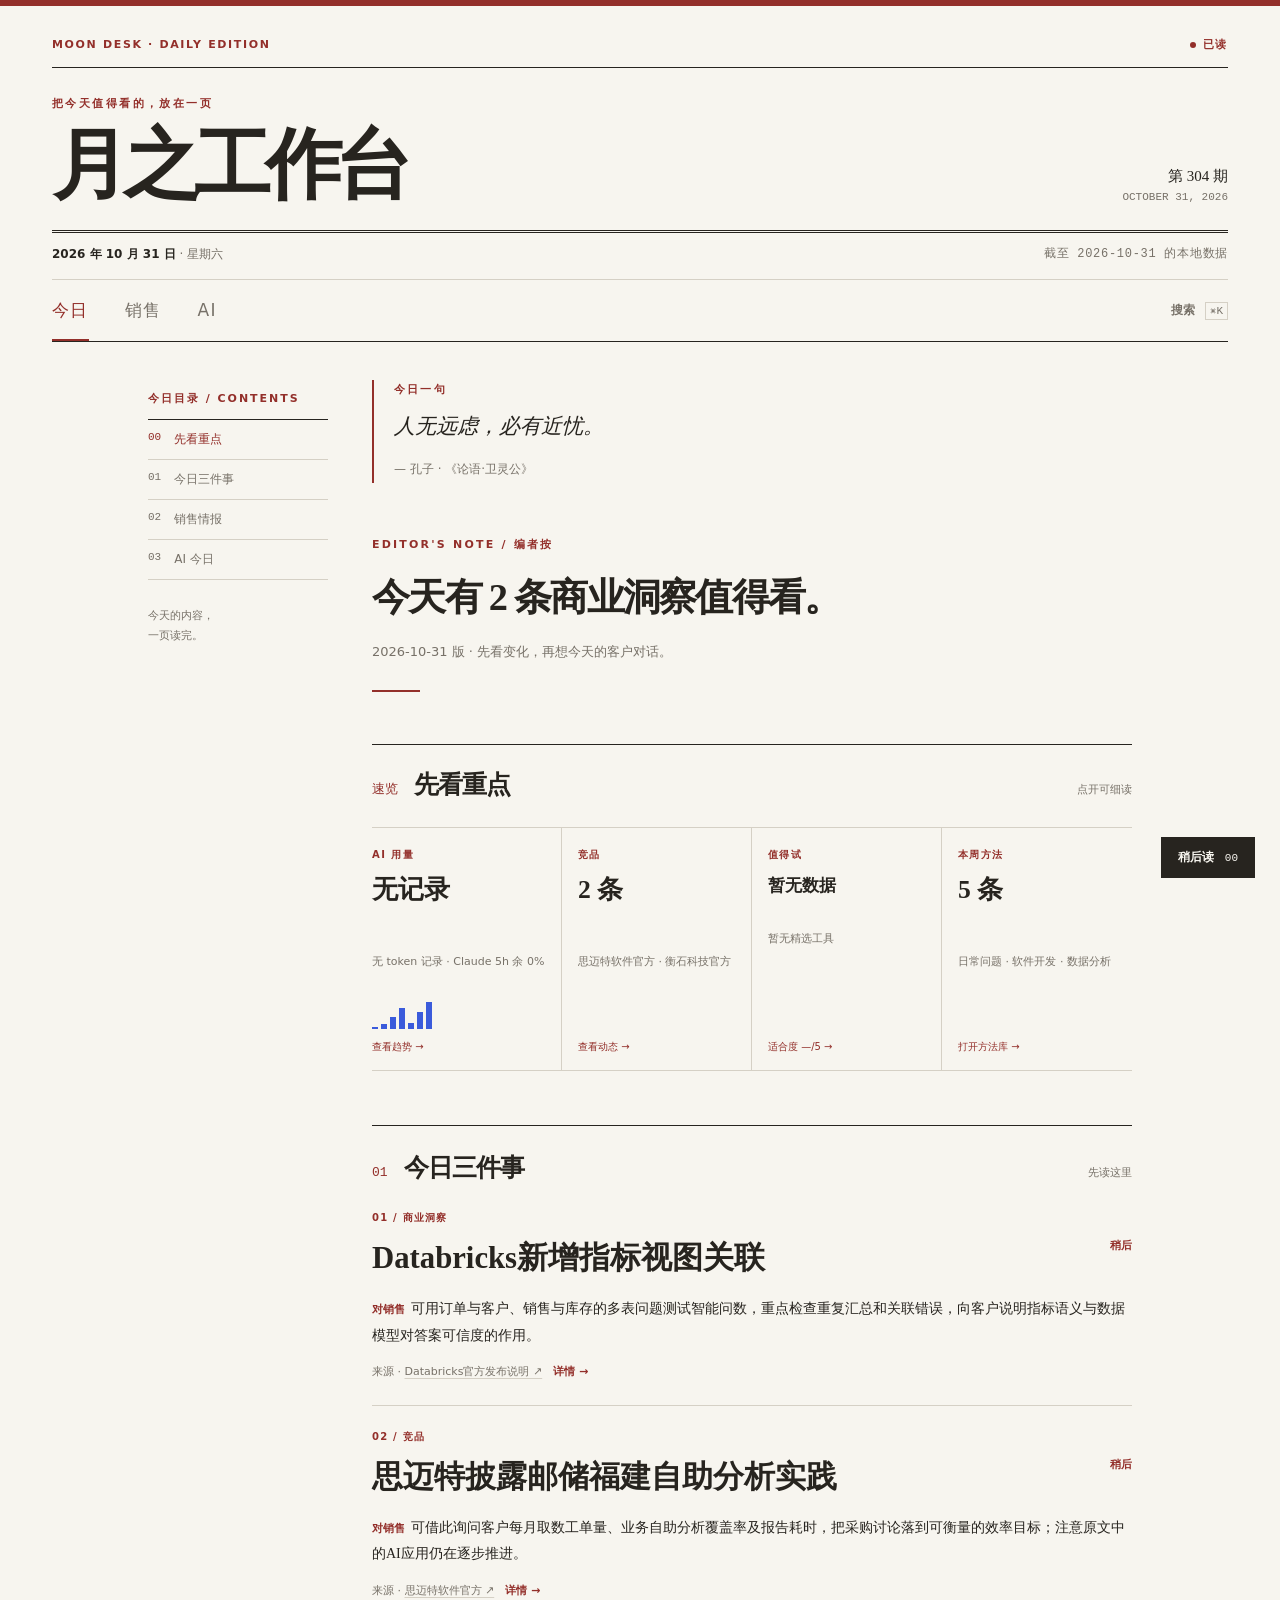
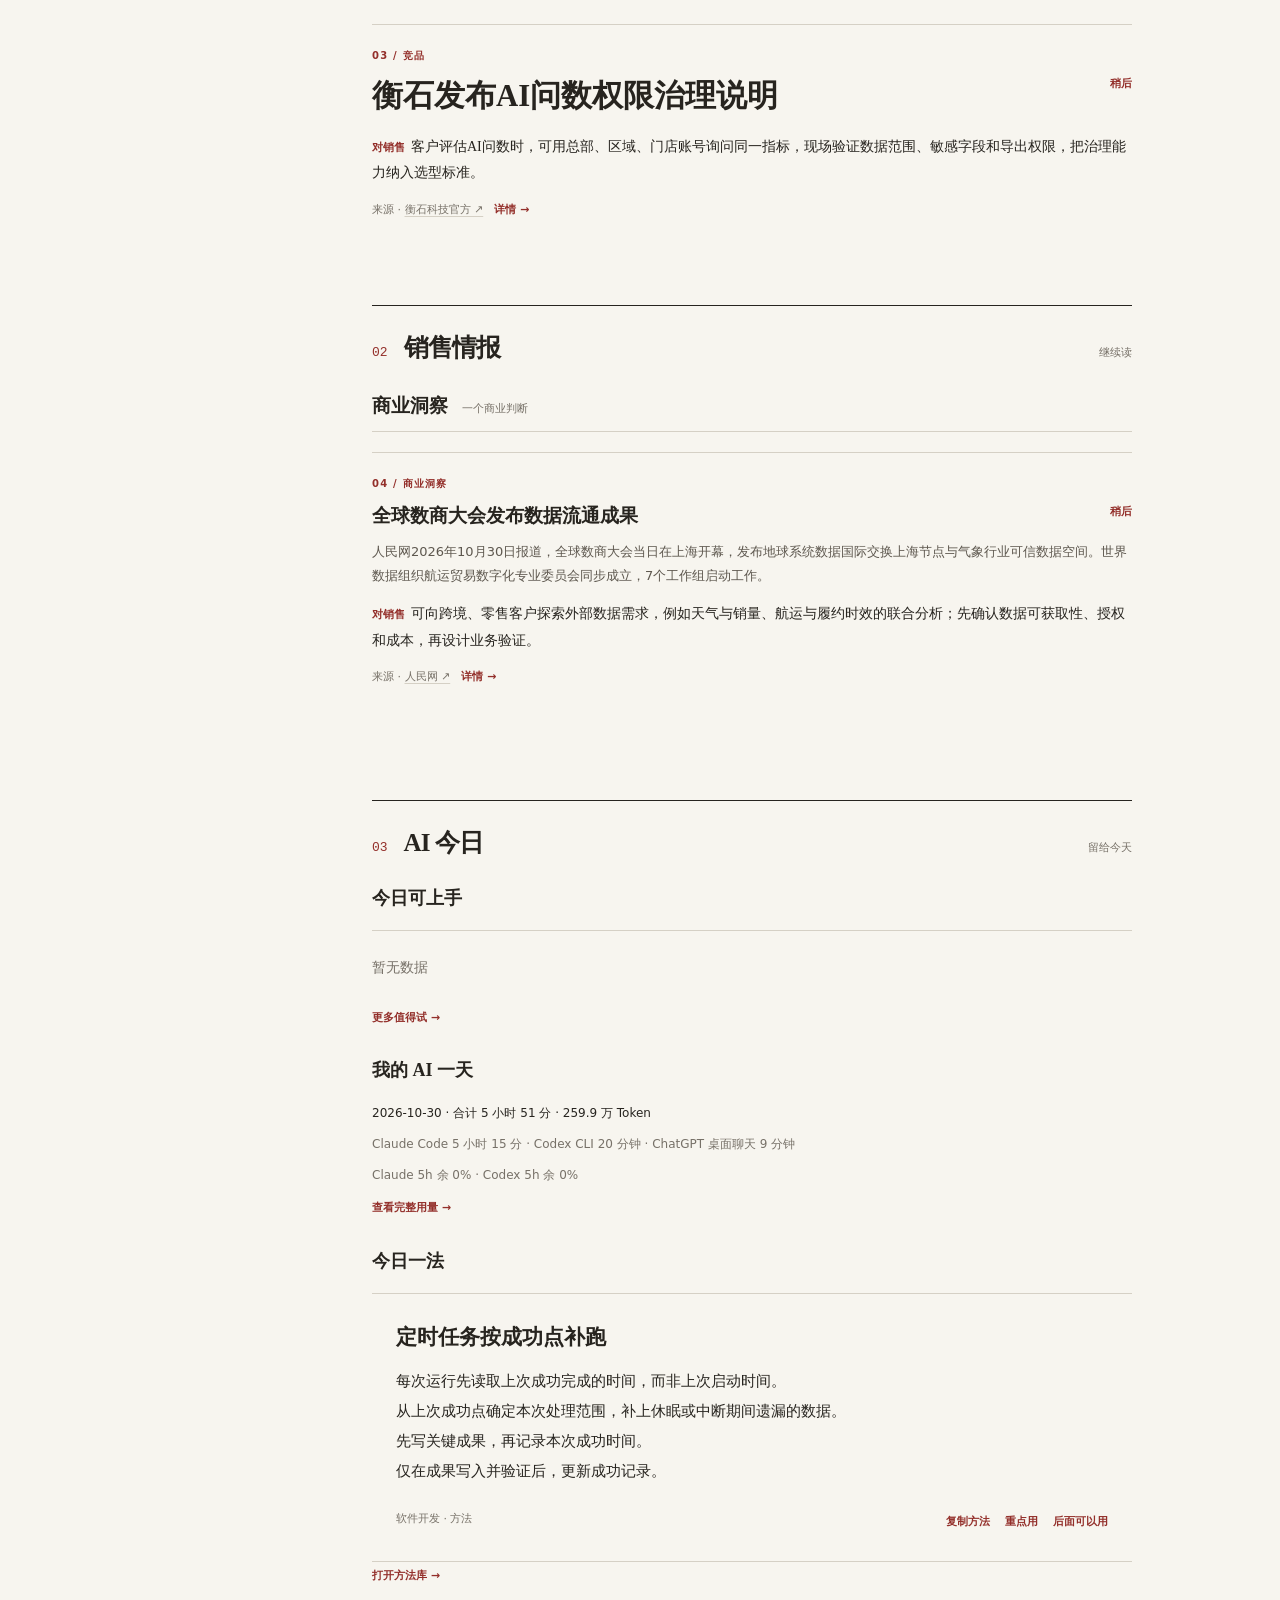
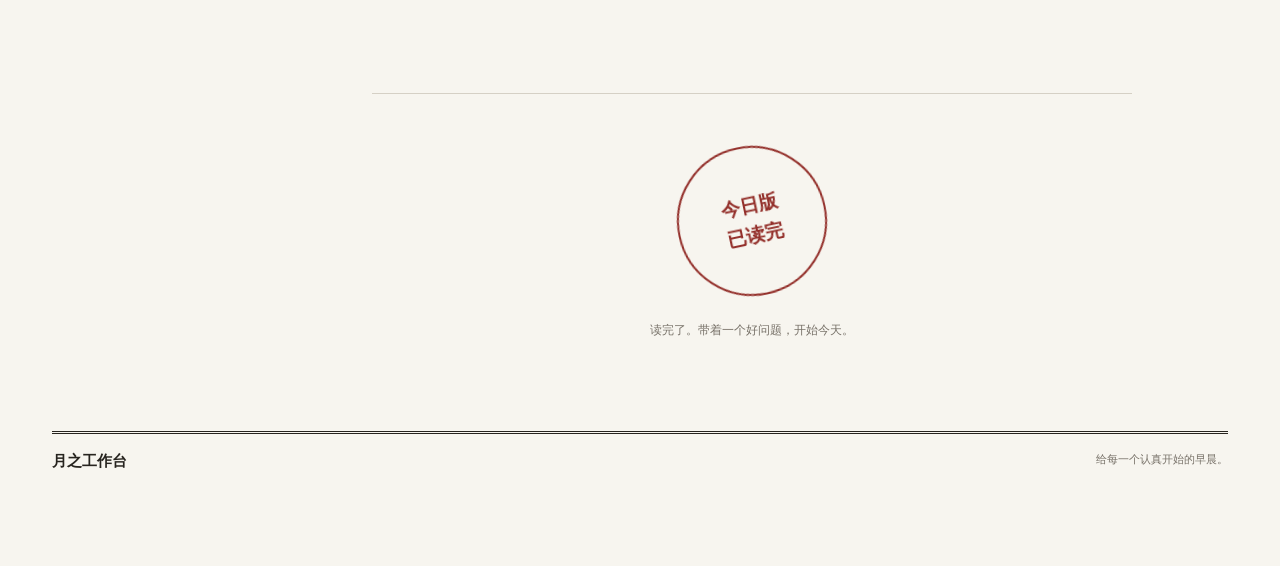
==== commit 9eb0255b: "原型 D 第二至四轮：改名月之工作台、导航合并为今日/销售/AI、每日一句、探索只留 5 分、销售四组、方法分两类并接入联想同步与草稿确认" ====
--- a/concepts/d/index.html
+++ b/concepts/d/index.html
@@ -5,33 +5,58 @@
 <meta name="viewport" content="width=device-width,initial-scale=1,viewport-fit=cover">
 <meta name="theme-color" content="#f7f5ef">
 <script>(()=>{const f=window.fetch.bind(window);window.fetch=(u,o)=>f(/(^|\/)picks\.json(\?|$)/.test(String(u))?'https://raw.githubusercontent.com/wzp42406-eng/ai-workbench/picks/picks.json':u,o)})()</script>
-<title>[原型] 月之晨报 · 晨报与驾驶舱</title>
+<title>[原型] 月之工作台 · 每日情报与 AI 用量</title>
 <style>
 :root{--paper:#f7f5ef;--ink:#27241f;--muted:#777168;--line:#d5d0c5;--soft:#ebe7dd;--red:#932f2a;--serif:'Noto Serif SC',Georgia,serif;--sans:Inter,'Noto Sans SC',system-ui,sans-serif;--mono:ui-monospace,SFMono-Regular,monospace}
-*{box-sizing:border-box}html{scroll-behavior:smooth}body{margin:0;background:var(--paper);color:var(--ink);font:14px/1.75 var(--sans);-webkit-font-smoothing:antialiased}body.locked{overflow:hidden}button,input{font:inherit}button{cursor:pointer}a{color:inherit;text-decoration:none}a:hover,button:hover{color:var(--red)}:focus-visible{outline:2px solid var(--red);outline-offset:3px}button{border-radius:0}.topline{height:6px;background:var(--red)}.shell{max-width:1280px;padding:0 52px;margin:auto;min-width:0}.utility{display:flex;justify-content:space-between;gap:16px;border-bottom:1px solid var(--ink);padding:31px 0 13px;font:600 11px/1.5 var(--sans);letter-spacing:.15em;color:var(--muted)}.utility strong,.read-state{color:var(--red)}.read-state{display:flex;align-items:center;gap:7px}.state-dot{width:6px;height:6px;border-radius:50%;background:currentColor}.brand-row{display:flex;justify-content:space-between;align-items:end;gap:24px;padding:28px 0 22px;border-bottom:3px double var(--ink)}.brand-kicker{font:600 11px var(--sans);letter-spacing:.22em;color:var(--red);margin-bottom:13px}.brand{font:800 clamp(48px,6vw,90px)/1.1 var(--serif);letter-spacing:-.08em;white-space:nowrap;margin:0}.brand-sub{text-align:right;display:grid;gap:5px;padding-bottom:5px}.brand-sub strong{font:500 15px var(--serif)}.brand-sub span{font:11px var(--mono);color:var(--muted)}.datebar{display:flex;justify-content:space-between;gap:12px;padding:11px 0 14px;border-bottom:1px solid var(--line);font-size:12px;color:var(--muted)}.datebar strong{color:var(--ink)}.datebar .right{font-family:var(--mono);letter-spacing:.06em}.view-nav{display:flex;align-items:center;justify-content:space-between;gap:24px;border-bottom:1px solid var(--ink);min-width:0}.nav-scroll{display:flex;gap:27px;overflow-x:auto;scrollbar-width:none;min-width:0}.nav-scroll::-webkit-scrollbar,.mobile-toc::-webkit-scrollbar,.summary-grid::-webkit-scrollbar{display:none}.nav-btn,.search-trigger{border:0;background:none;white-space:nowrap;color:var(--muted);padding:17px 0 15px;font:600 12px var(--sans);letter-spacing:.08em;border-bottom:2px solid transparent}.nav-btn.active{color:var(--red);border-color:var(--red)}.search-trigger{flex:none;letter-spacing:0}.search-trigger kbd{font:11px var(--mono);border:1px solid var(--line);padding:2px 4px;margin-left:6px;color:var(--muted)}.layout{display:grid;grid-template-columns:minmax(0,790px) minmax(160px,210px);gap:clamp(56px,9vw,120px);justify-content:space-between;align-items:start}.main{min-width:0}.view[hidden]{display:none!important}.intro{padding:54px 0 52px}.eyebrow,.mini-label{font:600 11px/1.5 var(--sans);letter-spacing:.2em;color:var(--red)}.intro h2{font:700 clamp(28px,3vw,42px)/1.55 var(--serif);letter-spacing:-.045em;margin:15px 0 12px}.intro p,.view-lede{color:var(--muted);font:13px/1.9 var(--sans);margin:0}.accent-line{width:48px;height:2px;background:var(--red);margin-top:25px}.summary-section{border-top:1px solid var(--ink);padding:23px 0 54px}.section-head{display:flex;align-items:baseline;gap:16px;margin-bottom:26px}.section-no{font:13px var(--mono);color:var(--red)}.section-head h2{font:700 25px/1.35 var(--serif);margin:0;letter-spacing:-.04em}.section-head small{margin-left:auto;font:11px var(--sans);color:var(--muted)}.summary-grid{display:grid;grid-template-columns:repeat(4,minmax(0,1fr));border-top:1px solid var(--line);border-bottom:1px solid var(--line)}.summary-cell{min-width:0;text-align:left;border:0;border-right:1px solid var(--line);background:none;padding:20px 16px 16px;display:flex;flex-direction:column;gap:11px;color:var(--ink)}.summary-cell:first-child{padding-left:0}.summary-cell:last-child{border-right:0}.summary-cell:hover .summary-value{text-decoration:underline;text-decoration-color:var(--red);text-underline-offset:5px}.summary-label{font:600 10px var(--sans);letter-spacing:.14em;color:var(--red)}.summary-value{font:700 clamp(20px,2vw,28px)/1.35 var(--serif);overflow-wrap:anywhere;min-height:2.7em}.summary-cell:nth-child(3) .summary-value{font-size:17px;line-height:1.48}.summary-desc{font:11px/1.65 var(--sans);color:var(--muted);min-height:3.3em}.summary-foot{margin-top:auto;font:10px var(--sans);color:var(--red)}.mini-bars{display:flex;align-items:end;gap:3px;height:28px}.mini-bars i{display:block;width:6px;min-height:2px;background:var(--ink)}.mini-bars i:last-child{background:var(--red)}.paper-section{border-top:1px solid var(--ink);padding:25px 0 62px;scroll-margin-top:30px}.story,.project,.space-row,.method-row{border-top:1px solid var(--line);padding:23px 0}.story:first-child,.project:first-child,.space-row:first-child,.method-row:first-child{border-top:0;padding-top:0}.story-kicker,.meta-line{font:600 10px/1.5 var(--sans);letter-spacing:.12em;color:var(--red);margin-bottom:10px}.story-head,.row-head{display:flex;align-items:start;justify-content:space-between;gap:13px}.story h3,.project h3,.space-row h3,.method-row h3{font:700 19px/1.55 var(--serif);margin:0;overflow-wrap:anywhere}.story.feature h3{font-size:clamp(22px,2.4vw,31px)}.story p,.project p,.space-row p,.method-row p{font:13px/1.85 var(--sans);color:#5e584f;margin:10px 0 0}.story .sales{font:14px/1.9 var(--serif);margin-top:13px}.story .sales b{font:600 11px var(--sans);color:var(--red);margin-right:6px}.source{font:11px var(--sans);color:var(--muted);margin-top:12px}.source a{text-decoration:underline;text-decoration-color:var(--line);text-underline-offset:3px}.text-btn,.save-btn,.filter-btn,.quiet-btn{border:0;background:none;padding:3px 0;color:var(--red);font:600 11px var(--sans);white-space:nowrap}.save-btn[aria-pressed=true]::before{content:'✓ '}.project-number{font:11px var(--mono);color:var(--red);padding-top:4px}.project .desc{margin:8px 0}.meta-strip{display:flex;flex-wrap:wrap;gap:7px 13px;font:10px/1.6 var(--sans);letter-spacing:.06em;color:var(--muted)}.meta-strip em{font-style:normal;color:var(--red)}.project .how{border-left:2px solid var(--line);padding-left:12px;margin-top:14px;font-size:12px}.project .why{font-size:12px}.usage-lede{font:500 clamp(19px,2vw,25px)/1.7 var(--serif);margin:0 0 26px}.usage-lede b{color:var(--red)}.chart-wrap{border-top:1px solid var(--line);border-bottom:1px solid var(--line);padding:16px 0}.chart-head{display:flex;justify-content:space-between;gap:12px;font:11px var(--sans)}.chart-head span,.chart-note{color:var(--muted)}.line-chart{width:100%;height:145px;margin-top:12px}.line-chart .grid{stroke:var(--line);stroke-width:1}.line-chart .trace{fill:none;stroke:var(--ink);stroke-width:2}.line-chart .dot{fill:var(--red)}.line-chart text{font:10px var(--mono);fill:var(--muted)}.chart-note{font:11px var(--sans);margin:0}.usage-mini{display:flex;gap:30px;margin-top:20px}.usage-mini div{display:grid;gap:3px}.usage-mini span{font:11px var(--sans);color:var(--muted)}.usage-mini strong{font:600 19px var(--serif)}.quote-wrap{border-top:1px solid var(--line);border-bottom:1px solid var(--line);padding:29px 24px}.quote-wrap h3{font:700 21px var(--serif);margin:0 0 15px}.quote-wrap p{font:15px/2 var(--serif);white-space:pre-line;margin:0}.quote-foot{display:flex;justify-content:space-between;gap:15px;margin-top:25px;font:11px var(--sans);color:var(--muted)}.quote-foot div{display:flex;gap:15px}.finish{text-align:center;padding:15px 0 80px}.finish-rule{height:1px;background:var(--line);margin-bottom:52px}.stamp{display:inline-flex;align-items:center;justify-content:center;width:150px;height:150px;border:2px solid var(--red);border-radius:50%;color:var(--red);transform:rotate(-12deg);font:700 19px/1.6 var(--serif)}.finish p{font:12px var(--sans);color:var(--muted);margin-top:26px}.toc{position:sticky;top:28px;padding-top:49px}.toc-label{border-bottom:1px solid var(--ink);padding-bottom:13px;font:600 11px var(--sans);letter-spacing:.18em;color:var(--red)}.toc a{display:flex;gap:13px;padding:11px 0;border-bottom:1px solid var(--line);font:12px var(--sans);color:var(--muted)}.toc a span{font:11px var(--mono)}.toc a.active,.toc a:hover{color:var(--red)}.toc-foot{margin-top:26px;font:11px/1.8 var(--sans);color:var(--muted)}.mobile-toc{display:none}.space-intro{padding:53px 0 42px}.space-intro h2{font:700 38px var(--serif);margin:10px 0}.space-note{font:500 18px/1.8 var(--serif);margin:0 0 26px}.filter-row,.period-row{display:flex;gap:18px;flex-wrap:wrap;margin:0 0 26px;border-bottom:1px solid var(--line)}.filter-btn{padding:10px 0;color:var(--muted);border-bottom:2px solid transparent}.filter-btn.active{color:var(--red);border-color:var(--red)}.space-row h3 button,.method-row h3 button{border:0;background:none;padding:0;text-align:left;color:inherit;font:inherit}.space-row h3 button:hover,.method-row h3 button:hover{text-decoration:underline;text-decoration-color:var(--red)}.space-row .row-actions,.method-row .row-actions{display:flex;gap:15px;margin-top:12px}.space-row .sales{border-left:2px solid var(--line);padding-left:12px;font:13px/1.8 var(--serif);margin-top:15px}.space-row .sales b{color:var(--red)}.method-row .excerpt{white-space:pre-line;max-height:4.6em;overflow:hidden}.period-row{justify-content:flex-end;margin:-4px 0 25px}.period-row span{align-self:center;color:var(--muted)}.usage-total{font:700 36px var(--serif);margin:0}.usage-total small{font:12px var(--sans);color:var(--muted)}.bar-chart{height:200px;display:grid;grid-template-columns:repeat(30,minmax(0,1fr));align-items:end;gap:3px;border-bottom:1px solid var(--line);margin-top:25px}.bar-day{height:100%;display:flex;align-items:end;min-width:0}.bar{width:100%;background:var(--ink);min-height:2px}.bar.current{background:var(--red)}.chart-axis{display:flex;justify-content:space-between;font:10px var(--mono);color:var(--muted);margin-top:7px}.detail-stats{display:grid;grid-template-columns:repeat(3,1fr);border-top:1px solid var(--line);border-bottom:1px solid var(--line);margin-top:25px}.detail-stats div{padding:16px 10px;border-right:1px solid var(--line)}.detail-stats div:first-child{padding-left:0}.detail-stats div:last-child{border:0}.detail-stats b{display:block;font:600 18px var(--serif)}.detail-stats span{font:11px var(--sans);color:var(--muted)}.page-footer{border-top:3px double var(--ink);padding:18px 0 95px;display:flex;justify-content:space-between;gap:15px;font:11px var(--sans);color:var(--muted)}.page-footer strong{font:600 15px var(--serif);color:var(--ink)}.later-tab{position:fixed;right:25px;bottom:22px;z-index:30;border:1px solid var(--ink);background:var(--ink);color:var(--paper);padding:11px 16px;font:600 12px var(--sans)}.later-tab:hover{background:var(--red);border-color:var(--red);color:var(--paper)}.later-tab b{font:11px var(--mono);margin-left:7px}.backdrop{position:fixed;inset:0;background:#27241f55;z-index:40;opacity:0;pointer-events:none;transition:opacity .2s}.backdrop.open{opacity:1;pointer-events:auto}.drawer{position:fixed;z-index:41;right:0;top:0;bottom:0;width:min(440px,100%);background:var(--paper);border-left:1px solid var(--ink);transform:translateX(102%);transition:transform .24s;display:flex;flex-direction:column}.drawer.open{transform:translateX(0)}.drawer-head{border-bottom:1px solid var(--ink);padding:25px 27px 19px;display:flex;justify-content:space-between;gap:14px}.drawer-head span{font:11px var(--sans);letter-spacing:.14em;color:var(--red)}.drawer-head h2{font:700 26px var(--serif);margin:5px 0 0}.close-btn{border:0;background:none;font:26px var(--sans);color:var(--muted);padding:0}.drawer-body{overflow:auto;padding:20px 27px 40px;min-height:0;flex:1}.drawer-body h3{font:700 22px/1.5 var(--serif);margin:8px 0 12px;overflow-wrap:anywhere}.drawer-block{border-top:1px solid var(--line);padding:17px 0}.drawer-block h4{font:600 11px var(--sans);letter-spacing:.12em;color:var(--red);margin:0 0 7px}.drawer-block p{font:13px/1.85 var(--sans);white-space:pre-line;margin:0}.drawer-actions{display:flex;flex-wrap:wrap;gap:10px 15px;margin:20px 0}.drawer-actions button,.drawer-actions a{border:1px solid var(--line);background:none;color:var(--red);padding:7px 10px;font:11px var(--sans)}.drawer-foot{border-top:1px solid var(--line);padding:12px 27px;font:11px var(--sans);color:var(--muted)}.search-box{position:fixed;z-index:42;top:12vh;left:50%;width:min(570px,calc(100vw - 32px));max-height:75vh;transform:translate(-50%,-20px);background:var(--paper);border:1px solid var(--ink);opacity:0;pointer-events:none;display:flex;flex-direction:column;transition:.2s}.search-box.open{opacity:1;pointer-events:auto;transform:translate(-50%,0)}.search-head{display:flex;border-bottom:1px solid var(--ink);align-items:center;padding:12px 18px;gap:10px}.search-head input{width:100%;border:0;outline:0;background:none;padding:8px;font:15px var(--sans)}.search-results{overflow:auto;padding:8px 18px 20px}.search-row{display:block;text-align:left;width:100%;border:0;border-bottom:1px solid var(--line);background:none;padding:13px 0}.search-row strong{display:block;font:600 15px var(--serif);overflow-wrap:anywhere}.search-row span{font:11px var(--sans);color:var(--muted)}.toast{position:fixed;left:50%;bottom:25px;transform:translate(-50%,10px);z-index:60;background:var(--ink);color:var(--paper);padding:8px 13px;font:12px var(--sans);opacity:0;pointer-events:none;transition:.2s}.toast.show{opacity:1;transform:translate(-50%,0)}.empty{padding:24px 0;color:var(--muted);border-top:1px solid var(--line)}
+*{box-sizing:border-box}html{scroll-behavior:smooth}body{margin:0;background:var(--paper);color:var(--ink);font:14px/1.75 var(--sans);-webkit-font-smoothing:antialiased}body.locked{overflow:hidden}button,input{font:inherit}button{cursor:pointer}a{color:inherit;text-decoration:none}a:hover,button:hover{color:var(--red)}:focus-visible{outline:2px solid var(--red);outline-offset:3px}button{border-radius:0}.topline{height:6px;background:var(--red)}.shell{max-width:1280px;padding:0 52px;margin:auto;min-width:0}.utility{display:flex;justify-content:space-between;gap:16px;border-bottom:1px solid var(--ink);padding:31px 0 13px;font:600 11px/1.5 var(--sans);letter-spacing:.15em;color:var(--muted)}.utility strong,.read-state{color:var(--red)}.read-state{display:flex;align-items:center;gap:7px}.state-dot{width:6px;height:6px;border-radius:50%;background:currentColor}.brand-row{display:flex;justify-content:space-between;align-items:end;gap:24px;padding:28px 0 22px;border-bottom:3px double var(--ink)}.brand-kicker{font:600 11px var(--sans);letter-spacing:.22em;color:var(--red);margin-bottom:13px}.brand{font:800 clamp(48px,6vw,90px)/1.1 var(--serif);letter-spacing:-.08em;white-space:nowrap;margin:0}.brand-sub{text-align:right;display:grid;gap:5px;padding-bottom:5px}.brand-sub strong{font:500 15px var(--serif)}.brand-sub span{font:11px var(--mono);color:var(--muted)}.datebar{display:flex;justify-content:space-between;gap:12px;padding:11px 0 14px;border-bottom:1px solid var(--line);font-size:12px;color:var(--muted)}.datebar strong{color:var(--ink)}.datebar .right{font-family:var(--mono);letter-spacing:.06em}.view-nav{display:flex;align-items:center;justify-content:space-between;gap:24px;border-bottom:1px solid var(--ink);min-width:0}.nav-scroll{display:flex;gap:27px;overflow-x:auto;scrollbar-width:none;min-width:0}.nav-scroll::-webkit-scrollbar,.mobile-toc::-webkit-scrollbar,.summary-grid::-webkit-scrollbar{display:none}.nav-btn,.search-trigger{border:0;background:none;white-space:nowrap;color:var(--muted);padding:17px 0 15px;font:600 12px var(--sans);letter-spacing:.08em;border-bottom:2px solid transparent}.nav-btn.active{color:var(--red);border-color:var(--red)}.search-trigger{flex:none;letter-spacing:0}.search-trigger kbd{font:11px var(--mono);border:1px solid var(--line);padding:2px 4px;margin-left:6px;color:var(--muted)}.layout{display:grid;grid-template-columns:minmax(0,790px) minmax(160px,210px);gap:clamp(56px,9vw,120px);justify-content:space-between;align-items:start}.main{min-width:0}.view[hidden]{display:none!important}.intro{padding:54px 0 52px}.eyebrow,.mini-label{font:600 11px/1.5 var(--sans);letter-spacing:.2em;color:var(--red)}.intro h2{font:700 clamp(28px,3vw,42px)/1.55 var(--serif);letter-spacing:-.045em;margin:15px 0 12px}.intro p,.view-lede{color:var(--muted);font:13px/1.9 var(--sans);margin:0}.accent-line{width:48px;height:2px;background:var(--red);margin-top:25px}.summary-section{border-top:1px solid var(--ink);padding:23px 0 54px}.section-head{display:flex;align-items:baseline;gap:16px;margin-bottom:26px}.section-no{font:13px var(--mono);color:var(--red)}.section-head h2{font:700 25px/1.35 var(--serif);margin:0;letter-spacing:-.04em}.section-head small{margin-left:auto;font:11px var(--sans);color:var(--muted)}.summary-grid{display:grid;grid-template-columns:repeat(4,minmax(0,1fr));border-top:1px solid var(--line);border-bottom:1px solid var(--line)}.summary-cell{min-width:0;text-align:left;border:0;border-right:1px solid var(--line);background:none;padding:20px 16px 16px;display:flex;flex-direction:column;gap:11px;color:var(--ink)}.summary-cell:first-child{padding-left:0}.summary-cell:last-child{border-right:0}.summary-cell:hover .summary-value{text-decoration:underline;text-decoration-color:var(--red);text-underline-offset:5px}.summary-label{font:600 10px var(--sans);letter-spacing:.14em;color:var(--red)}.summary-value{font:700 clamp(20px,2vw,28px)/1.35 var(--serif);overflow-wrap:anywhere;min-height:2.7em}.summary-cell:nth-child(3) .summary-value{font-size:17px;line-height:1.48}.summary-desc{font:11px/1.65 var(--sans);color:var(--muted);min-height:3.3em}.summary-foot{margin-top:auto;font:10px var(--sans);color:var(--red)}.mini-bars{display:flex;align-items:end;gap:3px;height:28px}.mini-bars i{display:block;width:6px;min-height:2px;background:var(--ink)}.mini-bars i:last-child{background:var(--red)}.paper-section{border-top:1px solid var(--ink);padding:25px 0 62px;scroll-margin-top:30px}.story,.project,.space-row,.method-row{border-top:1px solid var(--line);padding:23px 0}.story:first-child,.project:first-child,.space-row:first-child,.method-row:first-child{border-top:0;padding-top:0}.story-kicker,.meta-line{font:600 10px/1.5 var(--sans);letter-spacing:.12em;color:var(--red);margin-bottom:10px}.story-head,.row-head{display:flex;align-items:start;justify-content:space-between;gap:13px}.story h3,.project h3,.space-row h3,.method-row h3{font:700 19px/1.55 var(--serif);margin:0;overflow-wrap:anywhere}.story.feature h3{font-size:clamp(22px,2.4vw,31px)}.story p,.project p,.space-row p,.method-row p{font:13px/1.85 var(--sans);color:#5e584f;margin:10px 0 0}.story .sales{font:14px/1.9 var(--serif);margin-top:13px}.story .sales b{font:600 11px var(--sans);color:var(--red);margin-right:6px}.source{font:11px var(--sans);color:var(--muted);margin-top:12px}.source a{text-decoration:underline;text-decoration-color:var(--line);text-underline-offset:3px}.text-btn,.save-btn,.filter-btn,.quiet-btn{border:0;background:none;padding:3px 0;color:var(--red);font:600 11px var(--sans);white-space:nowrap}.save-btn[aria-pressed=true]::before{content:'✓ '}.project-number{font:11px var(--mono);color:var(--red);padding-top:4px}.project .desc{margin:8px 0}.meta-strip{display:flex;flex-wrap:wrap;gap:7px 13px;font:10px/1.6 var(--sans);letter-spacing:.06em;color:var(--muted)}.meta-strip em{font-style:normal;color:var(--red)}.project .how{border-left:2px solid var(--line);padding-left:12px;margin-top:14px;font-size:12px}.project .why{font-size:12px}.usage-lede{font:500 clamp(19px,2vw,25px)/1.7 var(--serif);margin:0 0 26px}.usage-lede b{color:var(--red)}.chart-wrap{border-top:1px solid var(--line);border-bottom:1px solid var(--line);padding:16px 0}.chart-head{display:flex;justify-content:space-between;gap:12px;font:11px var(--sans)}.chart-head span,.chart-note{color:var(--muted)}.line-chart{width:100%;height:145px;margin-top:12px}.line-chart .grid{stroke:var(--line);stroke-width:1}.line-chart .trace{fill:none;stroke:var(--ink);stroke-width:2}.line-chart .dot{fill:var(--red)}.line-chart text{font:10px var(--mono);fill:var(--muted)}.chart-note{font:11px var(--sans);margin:0}.usage-mini{display:flex;gap:30px;margin-top:20px}.usage-mini div{display:grid;gap:3px}.usage-mini span{font:11px var(--sans);color:var(--muted)}.usage-mini strong{font:600 19px var(--serif)}.quote-wrap{border-top:1px solid var(--line);border-bottom:1px solid var(--line);padding:29px 24px}.quote-wrap h3{font:700 21px var(--serif);margin:0 0 15px}.quote-wrap p{font:15px/2 var(--serif);white-space:pre-line;margin:0}.quote-foot{display:flex;justify-content:space-between;gap:15px;margin-top:25px;font:11px var(--sans);color:var(--muted)}.quote-foot div{display:flex;gap:15px}.finish{text-align:center;padding:15px 0 80px}.finish-rule{height:1px;background:var(--line);margin-bottom:52px}.stamp{display:inline-flex;align-items:center;justify-content:center;width:150px;height:150px;border:2px solid var(--red);border-radius:50%;color:var(--red);transform:rotate(-12deg);font:700 19px/1.6 var(--serif)}.finish p{font:12px var(--sans);color:var(--muted);margin-top:26px}.toc{position:sticky;top:28px;padding-top:49px}.toc-label{border-bottom:1px solid var(--ink);padding-bottom:13px;font:600 11px var(--sans);letter-spacing:.18em;color:var(--red)}.toc a{display:flex;gap:13px;padding:11px 0;border-bottom:1px solid var(--line);font:12px var(--sans);color:var(--muted)}.toc a span{font:11px var(--mono)}.toc a.active,.toc a:hover{color:var(--red)}.toc-foot{margin-top:26px;font:11px/1.8 var(--sans);color:var(--muted)}.mobile-toc{display:none}.space-intro{padding:53px 0 42px}.space-intro h2{font:700 38px var(--serif);margin:10px 0}.space-note{font:500 18px/1.8 var(--serif);margin:0 0 26px}.filter-row,.period-row{display:flex;gap:18px;flex-wrap:wrap;margin:0 0 26px;border-bottom:1px solid var(--line)}.filter-btn{padding:10px 0;color:var(--muted);border-bottom:2px solid transparent}.filter-btn.active{color:var(--red);border-color:var(--red)}.space-row h3 button,.method-row h3 button{border:0;background:none;padding:0;text-align:left;color:inherit;font:inherit}.space-row h3 button:hover,.method-row h3 button:hover{text-decoration:underline;text-decoration-color:var(--red)}.space-row .row-actions,.method-row .row-actions{display:flex;gap:15px;margin-top:12px}.space-row .sales{border-left:2px solid var(--line);padding-left:12px;font:13px/1.8 var(--serif);margin-top:15px}.space-row .sales b{color:var(--red)}.method-row .excerpt{white-space:pre-line;display:-webkit-box;-webkit-box-orient:vertical;-webkit-line-clamp:3;line-height:1.85;overflow:hidden}.period-row{justify-content:flex-end;margin:-4px 0 25px}.period-row span{align-self:center;color:var(--muted)}.usage-total{font:700 36px var(--serif);margin:0}.usage-total small{font:12px var(--sans);color:var(--muted)}.bar-chart{height:200px;display:grid;grid-template-columns:repeat(30,minmax(0,1fr));align-items:end;gap:3px;border-bottom:1px solid var(--line);margin-top:25px}.bar-day{height:100%;display:flex;align-items:end;min-width:0}.bar{width:100%;background:var(--ink);min-height:2px}.bar.current{background:var(--red)}.chart-axis{display:flex;justify-content:space-between;font:10px var(--mono);color:var(--muted);margin-top:7px}.detail-stats{display:grid;grid-template-columns:repeat(3,1fr);border-top:1px solid var(--line);border-bottom:1px solid var(--line);margin-top:25px}.detail-stats div{padding:16px 10px;border-right:1px solid var(--line)}.detail-stats div:first-child{padding-left:0}.detail-stats div:last-child{border:0}.detail-stats b{display:block;font:600 18px var(--serif)}.detail-stats span{font:11px var(--sans);color:var(--muted)}.page-footer{border-top:3px double var(--ink);padding:18px 0 95px;display:flex;justify-content:space-between;gap:15px;font:11px var(--sans);color:var(--muted)}.page-footer strong{font:600 15px var(--serif);color:var(--ink)}.later-tab{position:fixed;right:25px;bottom:22px;z-index:30;border:1px solid var(--ink);background:var(--ink);color:var(--paper);padding:11px 16px;font:600 12px var(--sans)}.later-tab:hover{background:var(--red);border-color:var(--red);color:var(--paper)}.later-tab b{font:11px var(--mono);margin-left:7px}.backdrop{position:fixed;inset:0;background:#27241f55;z-index:40;opacity:0;pointer-events:none;transition:opacity .2s}.backdrop.open{opacity:1;pointer-events:auto}.drawer{position:fixed;z-index:41;right:0;top:0;bottom:0;width:min(440px,100%);background:var(--paper);border-left:1px solid var(--ink);transform:translateX(102%);transition:transform .24s;display:flex;flex-direction:column}.drawer.open{transform:translateX(0)}.drawer-head{border-bottom:1px solid var(--ink);padding:25px 27px 19px;display:flex;justify-content:space-between;gap:14px}.drawer-head span{font:11px var(--sans);letter-spacing:.14em;color:var(--red)}.drawer-head h2{font:700 26px var(--serif);margin:5px 0 0}.close-btn{border:0;background:none;font:26px var(--sans);color:var(--muted);padding:0}.drawer-body{overflow:auto;padding:20px 27px 40px;min-height:0;flex:1}.drawer-body h3{font:700 22px/1.5 var(--serif);margin:8px 0 12px;overflow-wrap:anywhere}.drawer-block{border-top:1px solid var(--line);padding:17px 0}.drawer-block h4{font:600 11px var(--sans);letter-spacing:.12em;color:var(--red);margin:0 0 7px}.drawer-block p{font:13px/1.85 var(--sans);white-space:pre-line;margin:0}.drawer-actions{display:flex;flex-wrap:wrap;gap:10px 15px;margin:20px 0}.drawer-actions button,.drawer-actions a{border:1px solid var(--line);background:none;color:var(--red);padding:7px 10px;font:11px var(--sans)}.drawer-foot{border-top:1px solid var(--line);padding:12px 27px;font:11px var(--sans);color:var(--muted)}.search-box{position:fixed;z-index:42;top:12vh;left:50%;width:min(570px,calc(100vw - 32px));max-height:75vh;transform:translate(-50%,-20px);background:var(--paper);border:1px solid var(--ink);opacity:0;pointer-events:none;display:flex;flex-direction:column;transition:.2s}.search-box.open{opacity:1;pointer-events:auto;transform:translate(-50%,0)}.search-head{display:flex;border-bottom:1px solid var(--ink);align-items:center;padding:12px 18px;gap:10px}.search-head input{width:100%;border:0;outline:0;background:none;padding:8px;font:15px var(--sans)}.search-results{overflow:auto;padding:8px 18px 20px}.search-row{display:block;text-align:left;width:100%;border:0;border-bottom:1px solid var(--line);background:none;padding:13px 0}.search-row strong{display:block;font:600 15px var(--serif);overflow-wrap:anywhere}.search-row span{font:11px var(--sans);color:var(--muted)}.toast{position:fixed;left:50%;bottom:25px;transform:translate(-50%,10px);z-index:60;background:var(--ink);color:var(--paper);padding:8px 13px;font:12px var(--sans);opacity:0;pointer-events:none;transition:.2s}.toast.show{opacity:1;transform:translate(-50%,0)}.empty{padding:24px 0;color:var(--muted);border-top:1px solid var(--line)}
 @media(max-width:900px){.shell{padding:0 30px}.layout{display:block}.toc{display:none}.mobile-toc{display:flex;position:sticky;top:0;z-index:20;gap:23px;overflow-x:auto;scrollbar-width:none;margin:0 -30px;padding:0 30px;background:var(--paper);border-bottom:1px solid var(--line)}.mobile-toc a{flex:none;white-space:nowrap;padding:12px 0;border-bottom:2px solid transparent;font:600 11px var(--sans);color:var(--muted)}.mobile-toc a.active{border-color:var(--red);color:var(--red)}.paper-section{scroll-margin-top:66px}}
 @media(max-width:560px){.shell{padding:0 22px}.utility{padding-top:20px;font-size:10px}.utility .edition-type{max-width:180px}.brand-row{display:block;padding:25px 0 20px}.brand{font-size:clamp(45px,13vw,65px)}.brand-sub{display:flex;text-align:left;justify-content:space-between;align-items:baseline;margin-top:18px}.brand-sub strong{font-size:13px}.brand-sub span{font-size:10px}.datebar .right{display:none}.view-nav{gap:8px}.nav-scroll{gap:22px}.nav-btn,.search-trigger{font-size:11px}.search-trigger kbd{display:none}.mobile-toc{margin:0 -22px;padding:0 22px;gap:20px}.intro{padding:43px 0}.intro h2{font-size:27px}.summary-section{padding-bottom:44px}.section-head h2{font-size:22px}.summary-grid{display:flex;overflow-x:auto;scroll-snap-type:x mandatory;scrollbar-width:none;margin:0 -22px;padding:0 22px;scroll-padding-left:22px}.summary-cell{flex:0 0 64%;scroll-snap-align:start;padding:17px 16px}.summary-cell:first-child{padding-left:0}.summary-value{font-size:25px;min-height:2.7em}.paper-section{padding-bottom:52px}.story.feature h3{font-size:22px}.story h3,.project h3{font-size:17px}.space-intro{padding:42px 0 32px}.space-intro h2{font-size:32px}.space-note{font-size:16px}.detail-stats b{font-size:14px}.detail-stats div{padding:13px 7px}.drawer{top:auto;left:0;right:0;bottom:0;width:100%;height:min(84dvh,760px);border-left:0;border-top:1px solid var(--ink);transform:translateY(102%)}.drawer.open{transform:translateY(0)}.search-box{top:auto;bottom:0;max-height:85dvh;transform:translate(-50%,100%);width:100%;border-left:0;border-right:0}.search-box.open{transform:translate(-50%,0)}.later-tab{right:14px;bottom:14px}.page-footer{padding-bottom:82px}}
 @media(prefers-reduced-motion:reduce){html{scroll-behavior:auto}*,*::before,*::after{transition-duration:.01ms!important}}
 
-/* AI usage: newspaper rules, serif figures and a single red accent. */
+/* AI usage: shared layout; account colors are scoped below. */
 .ai-panel{border-top:1px solid var(--ink);padding:24px 0 30px;min-width:0}.ai-panel h3{font:700 21px var(--serif);margin:0 0 20px}.ai-label{font:600 10px/1.7 var(--sans);letter-spacing:.14em;color:var(--muted)}.ai-note{font:11px/1.8 var(--sans);color:var(--muted);margin:12px 0;overflow-wrap:anywhere}.ai-figures{display:grid;grid-template-columns:repeat(2,minmax(0,1fr));gap:20px;margin:15px 0}.ai-figure{font:600 clamp(22px,2.6vw,32px)/1.5 var(--serif);display:block;overflow-wrap:anywhere}.ai-figure small{font:11px var(--sans);color:var(--muted)}.ai-change{font:12px/1.8 var(--sans);color:var(--red);margin:15px 0}.quota-row{display:grid;grid-template-columns:85px repeat(2,minmax(0,1fr));gap:20px;padding:18px 0;border-top:1px solid var(--line)}.quota-name{font:700 18px var(--serif)}.quota-value{font:600 25px/1.4 var(--serif);margin-left:9px}.quota-track{height:3px;background:var(--line);margin:9px 0}.quota-track i{display:block;height:100%;background:var(--red)}.quota-reset{font:10px/1.7 var(--sans);color:var(--muted)}.quota-stale{color:var(--red);display:block;margin-top:4px}.usage-groups{display:grid;grid-template-columns:repeat(3,minmax(0,1fr));border-top:1px solid var(--line);border-bottom:1px solid var(--line)}.usage-group{min-width:0;padding:18px 12px;border-right:1px solid var(--line)}.usage-group:first-child{padding-left:0}.usage-group:last-child{border-right:0}.usage-group strong{display:block;font:600 21px/1.7 var(--serif);overflow-wrap:anywhere}.usage-group .token{font:18px var(--serif)}.usage-grand{display:flex;justify-content:space-between;gap:20px;align-items:baseline;padding:18px 0}.usage-grand strong{font:600 27px/1.5 var(--serif)}.ai-periods{justify-content:flex-start;margin:0 0 16px;gap:16px}.ai-periods .filter-btn{font-size:13px}.ai-periods .filter-btn+.filter-btn:before{content:'·';color:var(--muted);position:absolute;margin-left:-10px}.ai-table{border-collapse:collapse;width:100%;table-layout:fixed;font:12px/1.7 var(--sans)}.ai-table th{text-align:right;font:500 10px/1.7 var(--sans);letter-spacing:.12em;color:var(--muted);padding:9px 0}.ai-table th:first-child{width:36%;text-align:left}.ai-table td{padding:12px 0;border-top:1px solid var(--line);text-align:right;font:500 15px/1.65 var(--serif);overflow-wrap:anywhere}.ai-table td:first-child{text-align:left;font:12px/1.7 var(--sans);padding-right:12px}.cache-inline{display:none;font:10px/1.7 var(--sans);color:var(--muted)}.zero-tools{border-top:1px solid var(--line);font:11px/1.8 var(--sans);color:var(--muted);padding:12px 0}.zero-tools summary{cursor:pointer}.zero-tools p{margin:8px 0}.ai-top-tools{list-style:none;padding:0;margin:14px 0}.ai-top-tools li{display:grid;grid-template-columns:minmax(0,1fr) auto;gap:4px 15px;padding:12px 0;border-top:1px solid var(--line)}.ai-top-tools strong{font:600 15px var(--serif)}.ai-top-tools span{font:14px var(--serif);text-align:right}.ai-top-tools small{grid-column:1/-1;color:var(--muted);font-size:11px}.ai-legend{display:flex;gap:14px;flex-wrap:wrap;margin:14px 0;font:10px var(--sans);color:var(--muted)}.ai-legend i{width:9px;height:9px;display:inline-block;margin-right:5px;background:var(--ink)}.ai-legend .desktop{background:var(--red)}.ai-legend .web{background:var(--line)}.ai-legend .mean{width:16px;height:0;border-top:1px dashed var(--red);vertical-align:middle;background:none}.trend-plot{position:relative;height:200px;border-bottom:1px solid var(--ink);margin-top:22px}.trend-bars{position:absolute;inset:0;display:grid;grid-template-columns:repeat(30,minmax(0,1fr));gap:3px;align-items:end}.trend-day{position:relative;height:100%;min-width:0;padding:0;border:0;background:none;display:flex;flex-direction:column;justify-content:end;z-index:1}.trend-day[aria-pressed=true]{outline:1px solid var(--red);outline-offset:1px}.trend-segment{display:block;width:100%;flex:none;background:var(--ink)}.trend-segment.desktop{background:var(--red)}.trend-segment.web{background:var(--line)}.trend-mean{position:absolute;left:0;right:0;border-top:1px dashed var(--red);pointer-events:none;z-index:2}.trend-details{margin-top:20px;border-top:1px solid var(--line);padding-top:12px;min-height:145px}.trend-details h4{margin:0 0 10px;font:600 15px var(--serif)}.trend-detail-grid{display:grid;grid-template-columns:repeat(3,minmax(0,1fr));gap:14px}.trend-detail-grid strong{display:block;font:15px var(--serif);margin:5px 0}.account-grid{display:grid;grid-template-columns:repeat(4,minmax(0,1fr));gap:16px}.account-grid strong{display:block;font:600 23px/1.6 var(--serif)}.account-grid small{display:block;font:10px/1.7 var(--sans);color:var(--muted)}.ai-data-footer{border-top:1px solid var(--line);padding:15px 0 35px}.drawer .quota-row{grid-template-columns:1fr 1fr;gap:12px}.drawer .quota-name{grid-column:1/-1}.drawer .ai-figure{font-size:24px}.drawer .usage-group strong{font-size:17px}.drawer .ai-panel{padding-top:18px}.drawer .usage-grand{flex-wrap:wrap}.drawer .ai-table .cache-col{display:none}.drawer .cache-inline{display:block}
 @media(max-width:560px){.quota-row{grid-template-columns:1fr 1fr;gap:14px}.quota-name{grid-column:1/-1}.usage-groups{grid-template-columns:1fr}.usage-group,.usage-group:first-child{padding:13px 0;border-right:0;border-bottom:1px solid var(--line)}.usage-group:last-child{border-bottom:0}.usage-group strong{display:inline;margin-right:12px;font-size:21px}.usage-group>.ai-label:first-child{display:block;margin-bottom:2px}.usage-grand{display:block}.usage-grand strong{display:block;font-size:24px}.ai-table .cache-col{display:none}.ai-table th:first-child{width:42%}.ai-table th:nth-child(2){width:33%}.ai-table th:nth-child(3){width:25%}.ai-table td{font-size:14px}.cache-inline{display:block}.ai-figures{gap:12px}.ai-figure{font-size:24px}.trend-bars{gap:2px}.ai-legend{gap:10px;font-size:9px}.account-grid{grid-template-columns:repeat(2,minmax(0,1fr));gap:20px}.trend-detail-grid{grid-template-columns:1fr;gap:10px}.trend-detail-grid strong{display:inline;margin:0 8px}.trend-details{min-height:200px}.quota-value{font-size:24px}.ai-periods{gap:22px}}
+
+/* Round two: left directory, readable navigation and scoped account colors. */
+:root{--blue:#3B5BDB;--cli:#3B5BDB;--desktop:#8C9EDB;--web:#C9D1EC}
+html{overflow-x:clip}body{overflow-wrap:anywhere}.nav-scroll{gap:36px}.nav-btn{font-size:17px;font-weight:500;padding:19px 0 17px}
+.layout{grid-template-columns:180px minmax(0,760px);gap:44px;justify-content:center}.layout.single{grid-template-columns:minmax(0,760px)}
+.daily-quote{margin:38px 0 0;border-left:2px solid var(--red);padding:2px 0 2px 20px}.daily-quote blockquote{font:italic 21px/1.8 var(--serif);margin:10px 0}.daily-quote cite{font:12px/1.8 var(--sans);color:var(--muted)}
+.sales-group{margin:28px 0}.sales-group-head{display:flex;align-items:baseline;flex-wrap:wrap;gap:8px 14px;border-bottom:1px solid var(--line);padding-bottom:12px;margin-bottom:20px}.sales-group-head h3{font:700 19px var(--serif);margin:0}.sales-group-head small{font:11px/1.8 var(--sans);color:var(--muted)}
+.method-segments{gap:12px}.method-segments .filter-btn+.filter-btn:before{content:'·';color:var(--muted);margin-right:12px}.method-pick[aria-pressed=true]{text-decoration:underline;text-underline-offset:5px}.row-actions,.quote-foot,.quote-foot div{flex-wrap:wrap}
+#space-view.mine{--red:var(--blue)}.mine .ai-figure,.mine .usage-grand strong,.mine .quota-value,.mine .account-grid strong{color:var(--blue)}
+.mine .trend-segment.cli,.mine .ai-legend i{background:var(--cli)}.mine .trend-segment.desktop,.mine .ai-legend .desktop{background:var(--desktop)}.mine .trend-segment.web,.mine .ai-legend .web{background:var(--web)}
+.mine .trend-mean,.mine .ai-legend .mean{border-color:#6B6862;border-top-style:dashed;background:none}.mine .quota-track i{background:var(--blue)}.mine .quota-track i.low{background:#B43838}
+.mine .usage-group{border-left:3px solid var(--cli);padding-left:12px}.mine .usage-group.desktop{border-left-color:var(--desktop)}.mine .usage-group.web{border-left-color:var(--web)}
+.tool-dot{display:inline-block;width:7px;height:7px;margin-right:7px;background:var(--ink)}.mine .tool-dot{background:var(--cli)}.mine .tool-dot.desktop{background:var(--desktop)}.mine .tool-dot.web{background:var(--web)}
+.mini-bars i{background:var(--cli)}.mini-bars i:last-child{background:var(--blue)}
+@media(max-width:900px){.layout,.layout.single{display:block;max-width:760px;margin:auto}}
+@media(max-width:560px){.nav-scroll{gap:27px;flex:1}.nav-btn{font-size:15px;font-weight:500}.daily-quote{padding-left:15px;margin-top:30px}.daily-quote blockquote{font-size:19px}.quote-wrap{padding:24px 16px}.quote-foot div{gap:12px}.section-head{gap:10px}.section-head small{white-space:nowrap}.usage-grand{flex-wrap:wrap}.page-footer{flex-wrap:wrap}.search-head input{min-width:0}.brand{font-size:clamp(38px,11.6vw,65px)}}
+/* Round three: method feedback and narrow-screen wrapping. */
+[hidden]{display:none!important}
+.loop-status,.draft-stats{font:11px/1.8 var(--sans);color:var(--muted);margin:10px 0 24px}.draft-review{border-top:1px solid var(--ink);padding:24px 0}.draft-review .section-head{flex-wrap:wrap}.draft-card{min-width:0;border-top:1px solid var(--line);padding:20px 0}.draft-card h3{font:700 19px/1.6 var(--serif);margin:0}.draft-card p{font:13px/1.85 var(--sans);white-space:pre-wrap;margin:10px 0}.draft-card details{margin:14px 0;min-width:0}.draft-card summary{cursor:pointer;color:var(--red);font-size:12px}.draft-content{font:12px/1.8 var(--mono);white-space:pre-wrap;overflow-wrap:anywhere;max-height:360px;overflow:auto;max-width:100%;padding:12px;border:1px solid var(--line)}.draft-actions{display:flex;flex-wrap:wrap;gap:12px 20px}.draft-note{display:block;width:100%;min-width:0;max-width:100%;min-height:80px;margin:12px 0;background:var(--paper);color:var(--ink);border:1px solid var(--line);padding:10px;font:13px/1.8 var(--sans)}.draft-form[hidden]{display:none}.draft-card button:disabled{opacity:.5;cursor:wait}.pending-link{display:block;text-align:left;margin:18px 0;white-space:normal;line-height:1.8}.loop-status{overflow-wrap:anywhere}.filter-row.explore-segments .filter-btn+.filter-btn:before{content:'·';margin-right:18px;color:var(--muted)}
+/* Round four: three spaces and one continuous AI page. */
+.nav-scroll{display:flex;gap:36px;overflow:visible}@media(max-width:560px){.nav-scroll{display:grid;grid-template-columns:repeat(3,minmax(0,1fr));flex:1;gap:0}.nav-btn{text-align:center;min-width:0}}.nav-btn[data-view="ai"].active{color:var(--blue);border-color:var(--blue)}
+.ai-anchors{position:sticky;top:0;z-index:20;display:flex;gap:0;background:var(--paper);border-block:1px solid var(--line);padding:12px 0;margin-bottom:30px}.ai-anchors a{font:500 14px/1.7 var(--sans);color:var(--muted)}.ai-anchors a+a:before{content:'·';margin:0 16px;color:var(--muted)}.ai-anchors a.active{color:var(--blue);text-decoration:underline;text-underline-offset:7px}.ai-section{scroll-margin-top:74px;min-width:0;padding-bottom:42px}.ai-section+.ai-section{border-top:1px solid var(--ink);padding-top:30px}.ai-section:focus-visible{outline-color:var(--blue)}
+.today-ai-block{margin:0 0 30px;min-width:0}.today-ai-block>h3{font:600 18px var(--serif);margin:0 0 20px}.compact-total,.compact-tools,.compact-quota{font:12px/1.9 var(--sans);margin:8px 0}.compact-tools,.compact-quota{color:var(--muted)}.evolution-row{border-top:1px solid var(--line);padding:20px 0;min-width:0}.evolution-row h3{font:700 19px/1.6 var(--serif);margin:0}.evolution-row p{font:13px/1.85 var(--sans);white-space:pre-wrap;margin:10px 0}.evolution-status{font:11px/1.8 var(--sans);color:var(--muted)}.summary-section{scroll-margin-top:65px}.row-actions{flex-wrap:wrap}
+@media(max-width:560px){.nav-scroll{gap:0}.view-nav{gap:16px}.nav-btn{width:100%;padding-inline:0}.ai-anchors a+a:before{margin:0 12px}.ai-anchors a{font-size:13px}.summary-grid{display:grid;grid-template-columns:repeat(4,minmax(0,1fr));overflow:visible;margin:0;padding:0}.summary-cell{padding:14px 6px;gap:9px}.summary-value{font-size:18px}.summary-cell:nth-child(3) .summary-value{font-size:13px}.summary-desc{font-size:10px}.summary-foot{font-size:9px}.mini-bars{gap:2px}.mini-bars i{width:4px}.mobile-toc{gap:0;justify-content:space-between}.mobile-toc a{font-size:10px}.evolution-row h3{font-size:17px}}
 </style>
 </head>
 <body>
 <div class="topline"></div><div class="shell">
-<header class="masthead" id="top"><div class="utility"><strong class="edition-type">MOON DESK · DAILY EDITION</strong><span id="read-state" class="read-state"><i class="state-dot"></i>未读</span></div><div class="brand-row"><div><div class="brand-kicker">把今天值得看的，放在一页</div><h1 class="brand">月之晨报</h1></div><div class="brand-sub"><strong id="issue">第 — 期</strong><span id="date-en">—</span></div></div><div class="datebar"><span><strong id="date-zh">—</strong><span id="weekday"></span></span><span class="right" id="edition-note">FIVE COLUMNS · ONE QUIET MORNING</span></div></header>
-<nav class="view-nav" aria-label="空间导航"><div class="nav-scroll" id="view-nav"><button class="nav-btn active" data-view="today">今日</button><button class="nav-btn" data-view="sales">销售</button><button class="nav-btn" data-view="explore">探索</button><button class="nav-btn" data-view="mine">我的</button><button class="nav-btn" data-view="methods">方法</button></div><button class="search-trigger" id="search-trigger" type="button">搜索 <kbd>⌘K</kbd></button></nav>
-<nav class="mobile-toc" id="mobile-toc" aria-label="今日栏目"><a href="#s1">01 三件事</a><a href="#s2">02 行业与竞品</a><a href="#s3">03 可上手</a><a href="#s4">04 AI 一天</a><a href="#s5">05 今日一法</a></nav>
-<div class="layout"><main class="main">
-<div class="view" id="today-view"><div class="intro"><div class="eyebrow">EDITOR'S NOTE / 编者按</div><h2 id="judgement">正在整理这一版的重点。</h2><p id="intro-note">把变化放在前面，再读完整的五个栏目。</p><div class="accent-line"></div></div><section class="summary-section" id="summary"><div class="section-head"><span class="section-no">速览</span><h2>先看重点</h2><small>点开可细读</small></div><div class="summary-grid" id="summary-grid"></div></section>
-<section class="paper-section" id="s1"><div class="section-head"><span class="section-no">01</span><h2>今日三件事</h2><small>先读这里</small></div><div id="top-stories" class="empty">正在排版…</div></section><section class="paper-section" id="s2"><div class="section-head"><span class="section-no">02</span><h2>行业与竞品</h2><small>继续读</small></div><div id="more-stories" class="empty">正在排版…</div></section><section class="paper-section" id="s3"><div class="section-head"><span class="section-no">03</span><h2>今日可上手</h2><small>最多 5 个</small></div><div id="projects" class="empty">正在排版…</div></section><section class="paper-section" id="s4"><div class="section-head"><span class="section-no">04</span><h2>我的 AI 一天</h2><small>回看上一日</small></div><div id="usage" class="empty">正在排版…</div></section><section class="paper-section" id="s5"><div class="section-head"><span class="section-no">05</span><h2>今日一法</h2><small>留给今天</small></div><div id="method" class="empty">正在排版…</div></section><div class="finish" id="finish"><div class="finish-rule"></div><div class="stamp">今日版<br>已读完</div><p>读完了。带着一个好问题，开始今天。</p></div></div>
+<header class="masthead" id="top"><div class="utility"><strong class="edition-type">MOON DESK · DAILY EDITION</strong><span id="read-state" class="read-state"><i class="state-dot"></i>未读</span></div><div class="brand-row"><div><div class="brand-kicker">把今天值得看的，放在一页</div><h1 class="brand">月之工作台</h1></div><div class="brand-sub"><strong id="issue">第 — 期</strong><span id="date-en">—</span></div></div><div class="datebar"><span><strong id="date-zh">—</strong><span id="weekday"></span></span><span class="right" id="edition-note">FIVE COLUMNS · ONE QUIET MORNING</span></div></header>
+<nav class="view-nav" aria-label="空间导航"><div class="nav-scroll" id="view-nav"><button class="nav-btn active" data-view="today">今日</button><button class="nav-btn" data-view="sales">销售</button><button class="nav-btn" data-view="ai">AI</button></div><button class="search-trigger" id="search-trigger" type="button">搜索 <kbd>⌘K</kbd></button></nav>
+<nav class="mobile-toc" id="mobile-toc" aria-label="今日栏目"><a href="#summary">00 先看重点</a><a href="#s1">01 三件事</a><a href="#s2">02 销售情报</a><a href="#s3">03 AI 今日</a></nav>
+<div class="layout"><aside class="toc" id="toc" aria-label="今日目录"><div class="toc-label">今日目录 / CONTENTS</div><a href="#summary"><span>00</span>先看重点</a><a href="#s1"><span>01</span>今日三件事</a><a href="#s2"><span>02</span>销售情报</a><a href="#s3"><span>03</span>AI 今日</a><div class="toc-foot">今天的内容，<br>一页读完。</div></aside><main class="main">
+<div class="view" id="today-view"><section class="daily-quote" id="daily-quote" aria-label="今日一句"></section><div class="intro"><div class="eyebrow">EDITOR'S NOTE / 编者按</div><h2 id="judgement">正在整理这一版的重点。</h2><p id="intro-note">把变化放在前面，再读今天的三个栏目。</p><div class="accent-line"></div></div><section class="summary-section" id="summary"><div class="section-head"><span class="section-no">速览</span><h2>先看重点</h2><small>点开可细读</small></div><div class="summary-grid" id="summary-grid"></div></section>
+<section class="paper-section" id="s1"><div class="section-head"><span class="section-no">01</span><h2>今日三件事</h2><small>先读这里</small></div><div id="top-stories" class="empty">正在排版…</div></section><section class="paper-section" id="s2"><div class="section-head"><span class="section-no">02</span><h2>销售情报</h2><small>继续读</small></div><div id="more-stories" class="empty">正在排版…</div></section><section class="paper-section" id="s3"><div class="section-head"><span class="section-no">03</span><h2>AI 今日</h2><small>留给今天</small></div><div class="today-ai-block"><h3>今日可上手</h3><div id="projects" class="empty">正在排版…</div><button class="text-btn" data-view="ai" data-section="picks">更多值得试 →</button></div><div class="today-ai-block"><h3>我的 AI 一天</h3><div id="usage" class="empty">正在排版…</div></div><div class="today-ai-block"><h3>今日一法</h3><div id="method" class="empty">正在排版…</div><button class="text-btn" data-view="ai" data-section="methods">打开方法库 →</button></div><div id="today-evolution" class="today-ai-block" hidden></div><button class="text-btn pending-link" id="pending-method-link" data-view="ai" data-section="methods" hidden></button></section><div class="finish" id="finish"><div class="finish-rule"></div><div class="stamp">今日版<br>已读完</div><p>读完了。带着一个好问题，开始今天。</p></div></div>
 <div class="view" id="space-view" hidden><div class="space-intro"><div class="eyebrow" id="space-eyebrow">SPACE / 01</div><h2 id="space-title">销售</h2><p class="view-lede" id="space-lede"></p></div><div id="space-content"></div></div>
-</main><aside class="toc" id="toc" aria-label="今日目录"><div class="toc-label">今日目录 / CONTENTS</div><a href="#summary"><span>00</span>先看重点</a><a href="#s1"><span>01</span>今日三件事</a><a href="#s2"><span>02</span>行业与竞品</a><a href="#s3"><span>03</span>今日可上手</a><a href="#s4"><span>04</span>我的 AI 一天</a><a href="#s5"><span>05</span>今日一法</a><div class="toc-foot">今天的内容，<br>一页读完。</div></aside></div><footer class="page-footer"><strong>月之晨报</strong><span>给每一个认真开始的早晨。</span></footer></div>
-<button class="later-tab" id="later-tab" type="button">稍后读 <b id="later-count">00</b></button><div class="backdrop" id="backdrop"></div><aside class="drawer" id="drawer" role="dialog" aria-modal="true" aria-labelledby="drawer-title" aria-hidden="true"><div class="drawer-head"><div><span id="drawer-kicker">PERSONAL READING LIST</span><h2 id="drawer-title">稍后读</h2></div><button class="close-btn" id="drawer-close" aria-label="关闭详情">×</button></div><div class="drawer-body" id="drawer-body"></div><div class="drawer-foot">原型状态仅保存在这台浏览器</div></aside><div class="search-box" id="search-box" role="dialog" aria-modal="true" aria-label="搜索内容"><div class="search-head"><input id="search-input" type="search" placeholder="搜索简报、工具、方法…" autocomplete="off"><button class="close-btn" id="search-close" aria-label="关闭搜索">×</button></div><div class="search-results" id="search-results"></div></div><div class="toast" id="toast" role="status" aria-live="polite"></div>
+</main></div><footer class="page-footer"><strong>月之工作台</strong><span>给每一个认真开始的早晨。</span></footer></div>
+<button class="later-tab" id="later-tab" type="button">稍后读 <b id="later-count">00</b></button><div class="backdrop" id="backdrop"></div><aside class="drawer" id="drawer" role="dialog" aria-modal="true" aria-labelledby="drawer-title" aria-hidden="true"><div class="drawer-head"><div><span id="drawer-kicker">PERSONAL READING LIST</span><h2 id="drawer-title">稍后读</h2></div><button class="close-btn" id="drawer-close" aria-label="关闭详情">×</button></div><div class="drawer-body" id="drawer-body"></div><div class="drawer-foot">阅读状态保存在本机 · 方法选择可同步到联想</div></aside><div class="search-box" id="search-box" role="dialog" aria-modal="true" aria-label="搜索内容"><div class="search-head"><input id="search-input" type="search" placeholder="搜索简报、工具、方法…" autocomplete="off"><button class="close-btn" id="search-close" aria-label="关闭搜索">×</button></div><div class="search-results" id="search-results"></div></div><div class="toast" id="toast" role="status" aria-live="polite"></div>
 <script>
 (()=>{'use strict';
 const DATA_BASE = '../../';
+const LOOP_API = 'https://zhipeng-lenovo.tailca3e4e.ts.net';
 const $=s=>document.querySelector(s),$$=s=>[...document.querySelectorAll(s)];
 const esc=v=>String(v??'').replace(/[&<>"']/g,c=>({'&':'&amp;','<':'&lt;','>':'&gt;','"':'&quot;',"'":'&#39;'}[c]));
 const you=v=>String(v??'').replace(/Peter/g,'你');
@@ -39,17 +64,408 @@
 const link=v=>`href="${esc(safeUrl(v)||'#')}" target="_blank" rel="noopener"`;
 const readJson=(k,f)=>{try{return JSON.parse(localStorage.getItem('proto-'+k))??f}catch{return f}};
 const saveJson=(k,v)=>{try{localStorage.setItem('proto-'+k,JSON.stringify(v))}catch{}};
-const state={data:null,picks:null,brief:null,playbook:null,edition:'',view:'today',period:'day',metric:'minutes',trendDate:null,pickFilter:'all',methodFilter:'全部',drawer:null,search:false,read:readJson('read-editions',{}),saved:new Set(readJson('saved',[])),later:new Map((readJson('later',[])||[]).filter(x=>x&&x.id).map(x=>[x.id,x]))};
+const state={data:null,picks:null,brief:null,playbook:null,evolution:null,evolutionExpanded:false,edition:'',view:'today',period:'day',metric:'minutes',trendDate:null,pickFilter:'all',methodFilter:'all',methodPicks:readJson('method-pick',{}),drawer:null,search:false,read:readJson('read-editions',{}),saved:new Set(readJson('saved',[])),later:new Map((readJson('later',[])||[]).filter(x=>x&&x.id).map(x=>[x.id,x]))};
 const available=new Map();let toastTimer;
+const loop={state:{picks:{},drafts:{}},outbox:readJson('method-outbox',{}),synced:null,connected:false,editing:new Set(),notes:{},expanded:new Set(),busy:new Set()};
+let loopQueue=Promise.resolve();
+function queueLoop(task){loopQueue=loopQueue.then(task).catch(()=>{loop.connected=false;refreshLoop()});return loopQueue}
+async function loopRequest(path,body){const controller=new AbortController(),timer=setTimeout(()=>controller.abort(),5000);try{const response=await fetch(LOOP_API+path,{method:body===undefined?'GET':'POST',headers:{'Content-Type':'application/json'},signal:controller.signal,...(body===undefined?{}:{body:JSON.stringify(body)})});if(!response.ok)throw Error(response.status);const data=await response.json();if(!data||typeof data.picks!=='object'||!data.picks||typeof data.drafts!=='object'||!data.drafts)throw Error('Invalid state');return data}finally{clearTimeout(timer)}}
+function canonicalMethodId(id){const m=methods().find(x=>methodKey(x)===id||x.title===id);return m?methodKey(m):id}
+function applyLoop(data){loop.state=data;const next={};for(const [id,pick] of Object.entries(data.picks)){if(pick?.cat==='focus'||pick?.cat==='later')next[canonicalMethodId(id)]=pick.cat}for(const [id,pick] of Object.entries(loop.outbox)){if(pick.cat)next[id]=pick.cat;else delete next[id]}state.methodPicks=next;saveJson('method-pick',next);loop.connected=true;loop.synced=new Date();refreshLoop()}
+function pickPayload(id,cat){const x=methods().find(x=>methodKey(x)===id||x.title===id);return {id:x?methodKey(x):id,title:x?.title||id,text:x?.text||'',cat}}
+function rememberPick(payload){loop.outbox[payload.id]=payload;saveJson('method-outbox',loop.outbox)}
+async function flushPicks(){for(const [id,payload] of Object.entries(loop.outbox)){try{const data=await loopRequest('/api/pick',payload);if(loop.outbox[id]===payload)delete loop.outbox[id];saveJson('method-outbox',loop.outbox);applyLoop(data)}catch{loop.connected=false;refreshLoop();return false}}return true}
+async function initLoop(){try{const data=await loopRequest('/api/state'),serverIds=new Set(Object.keys(data.picks).map(canonicalMethodId));for(const x of methods()){const id=methodKey(x),cat=methodChoice(x);if(cat&&!serverIds.has(id)&&!Object.hasOwn(loop.outbox,id))rememberPick(pickPayload(id,cat))}for(const [id,cat] of Object.entries(state.methodPicks)){const key=canonicalMethodId(id);if((cat==='focus'||cat==='later')&&!serverIds.has(key)&&!Object.hasOwn(loop.outbox,key))rememberPick(pickPayload(key,cat))}applyLoop(data);await flushPicks()}catch{loop.connected=false;refreshLoop()}}
+function pendingDrafts(){return Object.entries(loop.state.drafts).filter(([,x])=>x?.status==='pending')}
+function draftStatus(x){const d=loop.state.drafts[methodKey(x)]??loop.state.drafts[x.title];return ({pending:'待确认',revise:'等重写',adopted:'已采纳',rejected:'已放弃'})[d?.status]||''}
+function syncLabel(){return loop.connected&&!Object.keys(loop.outbox).length&&loop.synced?'已同步到联想 · '+loop.synced.toLocaleTimeString('zh-CN',{hour:'2-digit',minute:'2-digit',hour12:false}):'未连接联想，只存在本机（需要在装了 Tailscale 的设备上打开）'}
+function refreshLoop(){if(state.view==='ai')renderAISection('methods');const n=pendingDrafts().length;$('#pending-method-link').hidden=!n;$('#pending-method-link').textContent=`${n} 份草稿等你确认 →`;const m=methods()[(dayNumber(state.edition)-1)%Math.max(1,methods().length)];if(m){const meta=$('#method .quote-foot>span');if(meta)meta.textContent=`${m.category||''} · ${m.kind==='checklist'?'清单':'方法'}${draftStatus(m)?' · '+draftStatus(m):''}`;const box=$('#method .quote-foot div');if(box)box.innerHTML=`<button class="quiet-btn" data-copy="${methods().findIndex(x=>methodKey(x)===methodKey(m))}">复制方法</button>${methodButtons(m,methods().findIndex(x=>methodKey(x)===methodKey(m)))}`}if(state.drawer?.type==='method')renderDrawer()}
+function renderDrafts(){const pending=pendingDrafts(),drafts=Object.values(loop.state.drafts);return `${pending.length?`<section class="draft-review"><div class="section-head"><h2>待你确认</h2><small>${pending.length} 份</small></div>${pending.map(([id,x])=>{const d=x.draft||{},busy=loop.busy.has(id);return `<article class="draft-card" data-draft-card="${esc(id)}"><div class="meta-line">草稿版本 ${esc(x.version)}</div><h3>${esc(x.title)}</h3><p>${esc(d.summary)}</p><p>落地形式：${esc(d.form)}<br>放在：${esc(d.target)}</p><details data-draft-details="${esc(id)}" ${loop.expanded.has(id)?'open':''}><summary>查看草稿</summary><pre class="draft-content">${esc(d.content)}</pre><p>用法：${esc(d.usage)}</p><p>风险：${esc(d.risk)}</p></details><div class="draft-actions"><button class="text-btn" data-feedback="adopt" data-draft-id="${esc(id)}" ${busy?'disabled':''}>采纳</button><button class="text-btn" data-revise="${esc(id)}" ${busy?'disabled':''}>要改</button><button class="text-btn" data-feedback="reject" data-draft-id="${esc(id)}" ${busy?'disabled':''}>不要</button></div><div class="draft-form" ${loop.editing.has(id)?'':'hidden'}><label>修改意见<textarea class="draft-note" data-draft-note="${esc(id)}" placeholder="写下你希望修改的地方" ${busy?'disabled':''}>${esc(loop.notes[id]??x.note??'')}</textarea></label><button class="text-btn" data-feedback="revise" data-draft-id="${esc(id)}" ${busy?'disabled':''}>提交</button></div></article>`}).join('')}</section>`:''}<p class="draft-stats">已采纳 ${drafts.filter(x=>x?.status==='adopted').length} · 等重写 ${drafts.filter(x=>x?.status==='revise').length}</p>`}
+function submitFeedback(id,verdict){if(loop.busy.has(id))return;const note=loop.notes[id]??loop.state.drafts[id]?.note??'';if(verdict==='revise'&&!note.trim()){toast('请先写下修改意见');return}loop.busy.add(id);refreshLoop();return queueLoop(async()=>{try{const data=await loopRequest('/api/feedback',{id,verdict,note});loop.editing.delete(id);delete loop.notes[id];applyLoop(data);toast(({revise:'已记下，今晚会按意见重写',adopt:'已采纳，今晚归档生效',reject:'已放弃'})[verdict])}catch{loop.connected=false;toast('未连接联想，意见尚未提交，请稍后重试')}finally{loop.busy.delete(id);refreshLoop()}})}
+
 function toast(t){const x=$('#toast');x.textContent=t;x.classList.add('show');clearTimeout(toastTimer);toastTimer=setTimeout(()=>x.classList.remove('show'),2000)}
 function dateOnly(v){if(!v)return'';const d=new Date(v);return Number.isNaN(+d)?String(v).slice(0,10):new Intl.DateTimeFormat('en-CA',{timeZone:'Asia/Shanghai',year:'numeric',month:'2-digit',day:'2-digit'}).format(d)}
 function offsetDate(v,n){const d=new Date(v+'T12:00:00Z');d.setUTCDate(d.getUTCDate()+n);return d.toISOString().slice(0,10)}
+// 中译措辞随版本略异；保留原作者与可定位出处，离线轮换。
+const dailyQuotes=[
+  [
+    "学而时习之，不亦说乎？",
+    "孔子",
+    "《论语·学而》"
+  ],
+  [
+    "吾日三省吾身。",
+    "曾子",
+    "《论语·学而》"
+  ],
+  [
+    "知之为知之，不知为不知，是知也。",
+    "孔子",
+    "《论语·为政》"
+  ],
+  [
+    "学而不思则罔，思而不学则殆。",
+    "孔子",
+    "《论语·为政》"
+  ],
+  [
+    "温故而知新，可以为师矣。",
+    "孔子",
+    "《论语·为政》"
+  ],
+  [
+    "敏而好学，不耻下问。",
+    "孔子",
+    "《论语·公冶长》"
+  ],
+  [
+    "三人行，必有我师焉。",
+    "孔子",
+    "《论语·述而》"
+  ],
+  [
+    "择其善者而从之，其不善者而改之。",
+    "孔子",
+    "《论语·述而》"
+  ],
+  [
+    "知之者不如好之者，好之者不如乐之者。",
+    "孔子",
+    "《论语·雍也》"
+  ],
+  [
+    "工欲善其事，必先利其器。",
+    "孔子",
+    "《论语·卫灵公》"
+  ],
+  [
+    "己所不欲，勿施于人。",
+    "孔子",
+    "《论语·卫灵公》"
+  ],
+  [
+    "人无远虑，必有近忧。",
+    "孔子",
+    "《论语·卫灵公》"
+  ],
+  [
+    "过而不改，是谓过矣。",
+    "孔子",
+    "《论语·卫灵公》"
+  ],
+  [
+    "君子求诸己，小人求诸人。",
+    "孔子",
+    "《论语·卫灵公》"
+  ],
+  [
+    "躬自厚而薄责于人，则远怨矣。",
+    "孔子",
+    "《论语·卫灵公》"
+  ],
+  [
+    "吾尝终日不食，终夜不寝，以思，无益，不如学也。",
+    "孔子",
+    "《论语·卫灵公》"
+  ],
+  [
+    "欲速则不达，见小利则大事不成。",
+    "孔子",
+    "《论语·子路》"
+  ],
+  [
+    "其身正，不令而行；其身不正，虽令不从。",
+    "孔子",
+    "《论语·子路》"
+  ],
+  [
+    "君子和而不同，小人同而不和。",
+    "孔子",
+    "《论语·子路》"
+  ],
+  [
+    "君子欲讷于言而敏于行。",
+    "孔子",
+    "《论语·里仁》"
+  ],
+  [
+    "见贤思齐焉，见不贤而内自省也。",
+    "孔子",
+    "《论语·里仁》"
+  ],
+  [
+    "德不孤，必有邻。",
+    "孔子",
+    "《论语·里仁》"
+  ],
+  [
+    "君子喻于义，小人喻于利。",
+    "孔子",
+    "《论语·里仁》"
+  ],
+  [
+    "先行其言，而后从之。",
+    "孔子",
+    "《论语·为政》"
+  ],
+  [
+    "逝者如斯夫！不舍昼夜。",
+    "孔子",
+    "《论语·子罕》"
+  ],
+  [
+    "岁寒，然后知松柏之后凋也。",
+    "孔子",
+    "《论语·子罕》"
+  ],
+  [
+    "譬如为山，未成一篑，止，吾止也。",
+    "孔子",
+    "《论语·子罕》"
+  ],
+  [
+    "博学而笃志，切问而近思，仁在其中矣。",
+    "子夏",
+    "《论语·子张》"
+  ],
+  [
+    "仕而优则学，学而优则仕。",
+    "子夏",
+    "《论语·子张》"
+  ],
+  [
+    "学不可以已。",
+    "荀子",
+    "《荀子·劝学》"
+  ],
+  [
+    "不积跬步，无以至千里；不积小流，无以成江海。",
+    "荀子",
+    "《荀子·劝学》"
+  ],
+  [
+    "锲而舍之，朽木不折；锲而不舍，金石可镂。",
+    "荀子",
+    "《荀子·劝学》"
+  ],
+  [
+    "君子生非异也，善假于物也。",
+    "荀子",
+    "《荀子·劝学》"
+  ],
+  [
+    "吾尝终日而思矣，不如须臾之所学也。",
+    "荀子",
+    "《荀子·劝学》"
+  ],
+  [
+    "天行有常，不为尧存，不为桀亡。",
+    "荀子",
+    "《荀子·天论》"
+  ],
+  [
+    "尽信书，则不如无书。",
+    "孟子",
+    "《孟子·尽心下》"
+  ],
+  [
+    "生于忧患而死于安乐也。",
+    "孟子",
+    "《孟子·告子下》"
+  ],
+  [
+    "得道者多助，失道者寡助。",
+    "孟子",
+    "《孟子·公孙丑下》"
+  ],
+  [
+    "天时不如地利，地利不如人和。",
+    "孟子",
+    "《孟子·公孙丑下》"
+  ],
+  [
+    "有为者辟若掘井，掘井九轫而不及泉，犹为弃井也。",
+    "孟子",
+    "《孟子·尽心上》"
+  ],
+  [
+    "千里之行，始于足下。",
+    "老子",
+    "《道德经》第六十四章"
+  ],
+  [
+    "为之于未有，治之于未乱。",
+    "老子",
+    "《道德经》第六十四章"
+  ],
+  [
+    "天下难事，必作于易；天下大事，必作于细。",
+    "老子",
+    "《道德经》第六十三章"
+  ],
+  [
+    "知人者智，自知者明。",
+    "老子",
+    "《道德经》第三十三章"
+  ],
+  [
+    "胜人者有力，自胜者强。",
+    "老子",
+    "《道德经》第三十三章"
+  ],
+  [
+    "企者不立，跨者不行。",
+    "老子",
+    "《道德经》第二十四章"
+  ],
+  [
+    "九层之台，起于累土。",
+    "老子",
+    "《道德经》第六十四章"
+  ],
+  [
+    "合抱之木，生于毫末。",
+    "老子",
+    "《道德经》第六十四章"
+  ],
+  [
+    "纸上得来终觉浅，绝知此事要躬行。",
+    "陆游",
+    "《冬夜读书示子聿》"
+  ],
+  [
+    "问渠那得清如许？为有源头活水来。",
+    "朱熹",
+    "《观书有感·其一》"
+  ],
+  [
+    "不识庐山真面目，只缘身在此山中。",
+    "苏轼",
+    "《题西林壁》"
+  ],
+  [
+    "博观而约取，厚积而薄发。",
+    "苏轼",
+    "《稼说送张琥》"
+  ],
+  [
+    "千淘万漉虽辛苦，吹尽狂沙始到金。",
+    "刘禹锡",
+    "《浪淘沙·其八》"
+  ],
+  [
+    "沉舟侧畔千帆过，病树前头万木春。",
+    "刘禹锡",
+    "《酬乐天扬州初逢席上见赠》"
+  ],
+  [
+    "读书破万卷，下笔如有神。",
+    "杜甫",
+    "《奉赠韦左丞丈二十二韵》"
+  ],
+  [
+    "会当凌绝顶，一览众山小。",
+    "杜甫",
+    "《望岳》"
+  ],
+  [
+    "千磨万击还坚劲，任尔东西南北风。",
+    "郑燮",
+    "《竹石》"
+  ],
+  [
+    "雄关漫道真如铁，而今迈步从头越。",
+    "毛泽东",
+    "《忆秦娥·娄山关》"
+  ],
+  [
+    "读书使人充实，讨论使人机智，写作使人精确。",
+    "弗朗西斯·培根",
+    "《论读书》（中译）"
+  ],
+  [
+    "知识就是力量。",
+    "弗朗西斯·培根",
+    "《神圣沉思录》（中译）"
+  ],
+  [
+    "习惯是一种第二天性。",
+    "蒙田",
+    "《随笔集·论习惯》（中译）"
+  ],
+  [
+    "未经审视的人生是不值得过的。",
+    "苏格拉底",
+    "柏拉图《申辩篇》38a（中译）"
+  ],
+  [
+    "人不是被事情本身困扰，而是被自己对事情的看法困扰。",
+    "爱比克泰德",
+    "《手册》第五节（中译）"
+  ],
+  [
+    "不要解释你的哲学，去实践它。",
+    "爱比克泰德",
+    "《手册》第四十六节（意译）"
+  ],
+  [
+    "要么教导他们，要么容忍他们。",
+    "马可·奥勒留",
+    "《沉思录》第八卷第五十九节（中译）"
+  ],
+  [
+    "阻碍行动的东西，反而推动行动；挡路的东西，成了路。",
+    "马可·奥勒留",
+    "《沉思录》第五卷第二十节（中译）"
+  ],
+  [
+    "如果一个人不知道自己要驶向哪个港口，那么任何风都不是顺风。",
+    "塞涅卡",
+    "《致卢基利乌斯道德书简》第七十一封（中译）"
+  ],
+  [
+    "困难使心灵强健，正如劳动使身体强健。",
+    "塞涅卡",
+    "《致卢基利乌斯道德书简》第七十八封（中译）"
+  ],
+  [
+    "人是生而自由的，却无往不在枷锁之中。",
+    "让-雅克·卢梭",
+    "《社会契约论》第一卷（中译）"
+  ],
+  [
+    "我思，故我在。",
+    "勒内·笛卡尔",
+    "《谈谈方法》第四部分（中译）"
+  ],
+  [
+    "人是一根能思想的苇草。",
+    "布莱兹·帕斯卡尔",
+    "《思想录》（中译）"
+  ],
+  [
+    "人类的全部智慧就包含在这两个词中：等待和希望。",
+    "大仲马",
+    "《基督山伯爵》（中译）"
+  ],
+  [
+    "生存还是毁灭，这是一个问题。",
+    "威廉·莎士比亚",
+    "《哈姆雷特》第三幕第一场（中译）"
+  ]
+];
+function renderDailyQuote(){const q=dailyQuotes[(dayNumber(state.edition)-1)%dailyQuotes.length];$('#daily-quote').innerHTML=`<div class="mini-label">今日一句</div><blockquote>${esc(q[0])}</blockquote><cite>— ${esc(q[1])} · ${esc(q[2])}</cite>`}
 function dayNumber(v){return Math.floor((new Date(v+'T00:00:00Z')-new Date(v.slice(0,4)+'-01-01T00:00:00Z'))/86400000)+1}
 function fmtToken(n){if(n==null)return '—';const v=Number(n)||0;return v>=1e8?`${(v/1e8).toFixed(2)} 亿`:v>=1e4?`${(v/1e4).toFixed(1)} 万`:Math.round(v).toLocaleString('zh-CN')}
 function fmtMinutes(n){const m=Math.round(Number(n)||0);return m>=60?`${Math.floor(m/60)} 小时${m%60?' '+m%60+' 分':''}`:`${m} 分钟`}
 function fmtNum(n){const v=Number(n)||0;return v>=10000?`${(v/10000).toFixed(1).replace(/\.0$/,'')} 万`:Math.round(v).toLocaleString('zh-CN')}
-function briefItems(){return state.brief?.items||[]}
-function picks(){return (state.picks?.items||[]).filter(x=>Number(x.ai?.fit)>1).sort((a,b)=>Number(b.ai?.fit)-Number(a.ai?.fit)||Number(b.growth?.per_day||0)-Number(a.growth?.per_day||0))}
+const salesGroups=[['渠道活动','可报名/可合作的渠道与生态活动'],['销售技巧','今天可以练的一招'],['商业洞察','一个商业判断'],['竞品',''],['其他','']];
+function salesTag(x){return ['行业','AI+BI'].includes(x.tag)?'商业洞察':salesGroups.some(([tag])=>tag===x.tag)?x.tag:x.tag==='客户行业'?'':'其他'}
+function briefItems(){return (state.brief?.items||[]).filter(x=>salesGroups.some(([tag])=>tag===salesTag(x)))}
+function groupedBriefs(items=briefItems()){return salesGroups.map(([tag,note])=>({tag,note,items:items.filter(x=>salesTag(x)===tag)})).filter(g=>g.items.length)}
+function salesSections(items=briefItems()){return groupedBriefs(items).map(g=>`<section class="sales-group"><div class="sales-group-head"><h3>${g.tag}</h3>${g.note?`<small>${g.note}</small>`:''}</div>${g.items.map(x=>story(x,briefItems().indexOf(x))).join('')}</section>`).join('')||'<div class="empty">本版暂无销售情报</div>'}
+function todayBriefs(){const all=briefItems(),chosen=['渠道活动','销售技巧','商业洞察'].map(tag=>all.find(x=>salesTag(x)===tag)).filter(Boolean);for(const tag of ['竞品','其他'])for(const x of all.filter(x=>salesTag(x)===tag)){if(chosen.length>=3)return chosen;chosen.push(x)}return chosen}
+function picks(){return (state.picks?.items||[]).filter(x=>x.ai?.fit===5).slice(0,5)}
 function methods(){return (state.playbook?.items||[]).map(x=>({...x,origin:'每周整理'})).sort((a,b)=>String(b.created_at||'').localeCompare(String(a.created_at||'')))}
 function weekMethods(){const d=new Date(state.edition+'T12:00:00Z');d.setUTCDate(d.getUTCDate()-((d.getUTCDay()+6)%7));const monday=d.toISOString().slice(0,10);return methods().filter(x=>String(x.created_at||'').slice(0,10)>=monday&&String(x.created_at||'').slice(0,10)<=state.edition)}
 function daily(v){return (state.data?.daily||[]).find(x=>x.date===v)}
@@ -60,45 +476,59 @@
 function register(x){available.set(x.id,x);return `<button class="save-btn" data-save="${esc(x.id)}" aria-pressed="${state.later.has(x.id)}">${state.later.has(x.id)?'已加入':'稍后'}</button>`}
 function saveButton(id){const x=available.get(id);if(!x)return;state.later.has(id)?state.later.delete(id):state.later.set(id,x);saveJson('later',[...state.later.values()]);syncSaved();toast(state.later.has(id)?'已加入稍后读':'已移出稍后读')}
 function syncSaved(){$$('[data-save]').forEach(x=>{const on=state.later.has(x.dataset.save);x.textContent=on?'已加入':'稍后';x.setAttribute('aria-pressed',String(on))});$('#later-count').textContent=String(state.later.size).padStart(2,'0');if(state.drawer?.type==='later')renderDrawer()}
-function story(x,i,feature=false){const id='brief:'+x.title;const save=register({id,kind:x.tag||'简报',title:x.title,url:x.url});return `<article class="story ${feature?'feature':''}"><div class="story-kicker">${String(i+1).padStart(2,'0')} / ${esc(x.tag||'简报')}</div><div class="story-head"><h3><a ${link(x.url)}>${esc(you(x.title))}</a></h3>${save}</div>${!feature&&x.summary?`<p>${esc(you(x.summary))}</p>`:''}<div class="sales"><b>对销售</b>${esc(you(x.why||'暂无说明'))}</div><div class="source">来源 · <a ${link(x.url)}>${esc(x.source||'查看来源')} ↗</a>　<button class="text-btn" data-detail="brief" data-index="${briefItems().indexOf(x)}">详情 →</button></div></article>`}
+function story(x,i,feature=false){const id='brief:'+x.title;const save=register({id,kind:x.tag||'简报',title:x.title,url:x.url});return `<article class="story ${feature?'feature':''}"><div class="story-kicker">${String(i+1).padStart(2,'0')} / ${esc(salesTag(x)||'简报')}</div><div class="story-head"><h3><a ${link(x.url)}>${esc(you(x.title))}</a></h3>${save}</div>${!feature&&x.summary?`<p>${esc(you(x.summary))}</p>`:''}<div class="sales"><b>对销售</b>${esc(you(x.why||'暂无说明'))}</div><div class="source">来源 · <a ${link(x.url)}>${esc(x.source||'查看来源')} ↗</a>　<button class="text-btn" data-detail="brief" data-index="${briefItems().indexOf(x)}">详情 →</button></div></article>`}
 function project(x,i){const id='pick:'+x.name;return `<article class="project"><div class="row-head"><span class="project-number">${String(i+1).padStart(2,'0')}</span><div style="flex:1;min-width:0"><h3><a ${link(x.url)}>${esc(you(x.name))} ↗</a></h3><p class="desc">${esc(you(x.ai?.zh||x.ai?.what||x.desc||''))}</p><div class="meta-strip"><span>适合度 ${esc(x.ai?.fit)}/5</span>${x.track==='work'?'<em>工作相关</em>':''}<span>★ ${fmtNum(x.stars)}</span>${x.growth?.per_day!=null?`<span>日增约 ${fmtNum(x.growth.per_day)} 星</span>`:''}</div><p class="how"><b>上手：</b>${esc(you(x.ai?.how||x.ai?.setup||'查看项目说明'))}</p>${x.ai?.why?`<p class="why">与你有关 · ${esc(you(x.ai.why))}</p>`:''}<button class="text-btn" data-detail="pick" data-index="${picks().indexOf(x)}">详情 →</button></div>${register({id,kind:'开源项目',title:x.name,url:x.url})}</div></article>`}
 function lineChart(rows){const W=700,H=130,base=105,max=Math.max(60,...rows.map(x=>Number(x?.total?.minutes)||0));let segments=[],points=[];rows.forEach((r,i)=>{const v=r?.total?.minutes;if(v==null){if(points.length)segments.push(points);points=[]}else points.push([10+i*680/(rows.length-1),base-Number(v)/max*95])});if(points.length)segments.push(points);return `<svg class="line-chart" viewBox="0 0 ${W} ${H}" role="img" aria-label="近十四天 AI 使用时长，缺失日期留空"><line class="grid" x1="10" y1="105" x2="690" y2="105"/>${segments.map(s=>s.length>1?`<polyline class="trace" points="${s.map(p=>p.join(',')).join(' ')}"/>`:`<circle class="dot" cx="${s[0][0]}" cy="${s[0][1]}" r="3"/>`).join('')}<text x="10" y="126">${rows[0]?.date?.slice(5)||''}</text><text x="690" y="126" text-anchor="end">${rows.at(-1)?.date?.slice(5)||''}</text></svg>`}
-function renderToday(){const cmp=briefItems().filter(x=>x.tag==='竞品'),d=usageDay(),avg=weekAvg(),diff=d&&avg?Math.round((Number(d.total?.minutes||0)/avg-1)*100):null;let parts=[];if(cmp.length)parts.push(`本版有 ${cmp.length} 条竞品动态值得看`);if(d&&diff!==null)parts.push(`AI 用量较本周日均${diff>=0?'高':'低'} ${Math.abs(diff)}%`);else if(d)parts.push(`AI 使用 ${fmtMinutes(d.total?.minutes)}`);$('#judgement').textContent=parts.length?parts.join('，')+'。':'这一版先从值得试的工具和方法读起。';$('#intro-note').textContent=`${state.edition} 版 · 先看变化，再想今天的客户对话。`;
-const top=picks()[0],wk=weekMethods(),last=(state.data?.daily||[]).filter(x=>x.date<=state.edition).slice(-7),max=Math.max(1,...last.map(x=>Number(x.total?.minutes)||0));$('#summary-grid').innerHTML=`<button class="summary-cell" data-detail="usage"><span class="summary-label">AI 用量</span><span class="summary-value">${d?esc(fmtMinutes(d.total?.minutes)):'无记录'}</span><span class="summary-desc">${d?fmtToken(d.total?.tokens)+' Token':'无 token 记录'} · Claude 5h 余 ${esc(state.data?.quota?.claude?.five_hour?.remaining_percent??'—')}%</span><span class="mini-bars" aria-hidden="true">${last.map(x=>`<i style="height:${Math.max(2,Math.round(Number(x.total?.minutes||0)/max*27))}px"></i>`).join('')}</span><span class="summary-foot">查看趋势 →</span></button><button class="summary-cell" data-detail="competitors"><span class="summary-label">竞品</span><span class="summary-value">${cmp.length} 条</span><span class="summary-desc">${esc(cmp.map(x=>x.source).join(' · ')||'本版暂无竞品动态')}</span><span class="summary-foot">查看动态 →</span></button><button class="summary-cell" data-detail="pick" data-index="0"><span class="summary-label">值得试</span><span class="summary-value">${esc(top?.name||'暂无数据')}</span><span class="summary-desc">${esc(you(top?.ai?.zh||top?.desc||'暂无精选工具'))}</span><span class="summary-foot">适合度 ${esc(top?.ai?.fit||'—')}/5 →</span></button><button class="summary-cell" data-detail="weekmethods"><span class="summary-label">本周方法</span><span class="summary-value">${wk.length} 条</span><span class="summary-desc">${esc([...new Set(wk.map(x=>x.category))].join(' · ')||'本周暂无新方法')}</span><span class="summary-foot">打开方法库 →</span></button>`;
-const sorted=[...briefItems()].sort((a,b)=>({竞品:0,'AI+BI':1,行业:2,客户行业:3}[a.tag]??4)-({竞品:0,'AI+BI':1,行业:2,客户行业:3}[b.tag]??4));$('#top-stories').innerHTML=sorted.slice(0,3).map((x,i)=>story(x,i,true)).join('')||'<div class="empty">暂无数据</div>';$('#more-stories').innerHTML=sorted.slice(3).map((x,i)=>story(x,i+3)).join('')||'<div class="empty">暂无数据</div>';
-const editionPicks=picks().filter(x=>dateOnly(x.picked)===state.edition).slice(0,5);$('#projects').innerHTML=editionPicks.map(project).join('')||'<div class="empty">暂无数据</div>';
-$('#usage').innerHTML=usageReport(false);
-const m=methods()[(dayNumber(state.edition)-1)%Math.max(1,methods().length)];$('#method').innerHTML=m?`<div class="quote-wrap"><h3>${esc(you(m.title))}</h3><p>${esc(you(m.text))}</p><div class="quote-foot"><span>${esc(m.category)} · ${m.kind==='checklist'?'清单':'方法'}</span><div><button class="quiet-btn" data-copy="${methods().indexOf(m)}">复制方法</button>${register({id:'method:'+m.id,kind:'方法',title:m.title,text:m.text})}</div></div></div>`:'<div class="empty">暂无数据</div>';$$('#top-stories,#more-stories,#projects,#usage,#method').forEach(x=>x.classList.remove('empty'));syncSaved()}
-function renderSales(){const items=briefItems();const comp=items.filter(x=>x.tag==='竞品').length,industry=items.filter(x=>x.tag==='客户行业').length;return `<p class="space-note">${comp} 条竞品动态与 ${industry} 条客户行业消息。先看能转化成客户问题的内容。</p><div class="section-head"><span class="section-no">01</span><h2>本版简报</h2><small>${items.length} 条</small></div>${items.map((x,i)=>`<article class="space-row"><div class="meta-line">${esc(x.tag)} · ${esc(x.source)}</div><div class="row-head"><h3><button data-detail="brief" data-index="${i}">${esc(you(x.title))}</button></h3>${register({id:'brief:'+x.title,kind:x.tag,title:x.title,url:x.url})}</div><p>${esc(you(x.summary))}</p><div class="sales"><b>对销售：</b>${esc(you(x.why))}</div><div class="row-actions"><button class="text-btn" data-detail="brief" data-index="${i}">查看详情 →</button></div></article>`).join('')||'<div class="empty">暂无数据</div>'}`}
-function renderExplore(){const all=picks(),shown=all.filter(x=>state.pickFilter==='all'||(state.pickFilter==='work'?x.track==='work':Number(x.ai?.fit)>=4));return `<div class="filter-row">${[['all','全部'],['work','工作相关'],['fit','适合度 4+']].map(([k,v])=>`<button class="filter-btn ${state.pickFilter===k?'active':''}" data-pick-filter="${k}">${v}</button>`).join('')}</div><div class="section-head"><span class="section-no">02</span><h2>值得试的工具</h2><small>${shown.length} 个</small></div>${shown.map((x,i)=>`<article class="space-row"><div class="meta-line">${x.track==='work'?'工作相关 · ':''}适合度 ${esc(x.ai?.fit)}/5 · ★ ${fmtNum(x.stars)}</div><div class="row-head"><h3><button data-detail="pick" data-index="${all.indexOf(x)}">${esc(x.name)}</button></h3>${register({id:'pick:'+x.name,kind:'开源项目',title:x.name,url:x.url})}</div><p>${esc(you(x.ai?.zh||x.desc))}</p><div class="row-actions"><button class="text-btn" data-detail="pick" data-index="${all.indexOf(x)}">查看详情 →</button><button class="text-btn" data-favorite="pick:${esc(x.name)}">${state.saved.has('pick:'+x.name)?'已收藏':'收藏'}</button></div></article>`).join('')||'<div class="empty">暂无数据</div>'}`}
+function renderToday(){renderDailyQuote();const cmp=briefItems().filter(x=>x.tag==='竞品'),d=usageDay(),avg=weekAvg(),diff=d&&avg?Math.round((Number(d.total?.minutes||0)/avg-1)*100):null;let parts=[];const groups=groupedBriefs();if(groups.length){const g=groups[0];parts.push(g.tag==='渠道活动'?`今天有 ${g.items.length} 个渠道活动值得报名`:`今天有 ${g.items.length} 条${g.tag}值得看`)}if(d&&diff!==null)parts.push(`AI 用量较本周日均${diff>=0?'高':'低'} ${Math.abs(diff)}%`);else if(d)parts.push(`AI 使用 ${fmtMinutes(d.total?.minutes)}`);$('#judgement').textContent=parts.length?parts.join('，')+'。':'这一版先从值得试的工具和方法读起。';$('#intro-note').textContent=`${state.edition} 版 · 先看变化，再想今天的客户对话。`;
+const top=picks()[0],wk=weekMethods(),last=(state.data?.daily||[]).filter(x=>x.date<=state.edition).slice(-7),max=Math.max(1,...last.map(x=>Number(x.total?.minutes)||0));$('#summary-grid').innerHTML=`<button class="summary-cell" data-view="ai" data-section="usage"><span class="summary-label">AI 用量</span><span class="summary-value">${d?esc(fmtMinutes(d.total?.minutes)):'无记录'}</span><span class="summary-desc">${d?fmtToken(d.total?.tokens)+' Token':'无 token 记录'} · Claude 5h 余 ${esc(state.data?.quota?.claude?.five_hour?.remaining_percent??'—')}%</span><span class="mini-bars" aria-hidden="true">${last.map(x=>`<i style="height:${Math.max(2,Math.round(Number(x.total?.minutes||0)/max*27))}px"></i>`).join('')}</span><span class="summary-foot">查看趋势 →</span></button><button class="summary-cell" data-detail="competitors"><span class="summary-label">竞品</span><span class="summary-value">${cmp.length} 条</span><span class="summary-desc">${esc(cmp.map(x=>x.source).join(' · ')||'本版暂无竞品动态')}</span><span class="summary-foot">查看动态 →</span></button><button class="summary-cell" data-view="ai" data-section="picks"><span class="summary-label">值得试</span><span class="summary-value">${esc(top?.name||'暂无数据')}</span><span class="summary-desc">${esc(you(top?.ai?.zh||top?.desc||'暂无精选工具'))}</span><span class="summary-foot">适合度 ${esc(top?.ai?.fit||'—')}/5 →</span></button><button class="summary-cell" data-view="ai" data-section="methods"><span class="summary-label">本周方法</span><span class="summary-value">${wk.length} 条</span><span class="summary-desc">${esc([...new Set(wk.map(x=>x.category))].join(' · ')||'本周暂无新方法')}</span><span class="summary-foot">打开方法库 →</span></button>`;
+const topBriefs=todayBriefs(),remaining=briefItems().filter(x=>!topBriefs.includes(x));$('#top-stories').innerHTML=topBriefs.map((x,i)=>story(x,i,true)).join('')||'<div class="empty">暂无数据</div>';$('#more-stories').innerHTML=remaining.length?salesSections(remaining):'';$('#s2').hidden=!remaining.length;$$('.toc a[href="#s2"],.mobile-toc a[href="#s2"]').forEach(x=>x.hidden=!remaining.length);
+const editionPicks=picks().slice(0,2);$('#projects').innerHTML=editionPicks.map(project).join('')||'<div class="empty">暂无数据</div>';
+$('#usage').innerHTML=compactUsage();const recent=evolutionItems()[0];$('#today-evolution').hidden=!recent;$('#today-evolution').innerHTML=recent?'<h3>最近进化</h3>'+evolutionRow(recent)+'<button class="text-btn" data-view="ai" data-section="evolution">查看进化 →</button>':'';
+const m=methods()[(dayNumber(state.edition)-1)%Math.max(1,methods().length)];$('#method').innerHTML=m?`<div class="quote-wrap"><h3>${esc(you(m.title))}</h3><p>${esc(you(m.text))}</p><div class="quote-foot"><span>${esc(m.category)} · ${m.kind==='checklist'?'清单':'方法'}${draftStatus(m)?' · '+draftStatus(m):''}</span><div><button class="quiet-btn" data-copy="${methods().findIndex(x=>methodKey(x)===methodKey(m))}">复制方法</button>${methodButtons(m,methods().findIndex(x=>methodKey(x)===methodKey(m)))}</div></div></div>`:'<div class="empty">暂无数据</div>';$$('#top-stories,#more-stories,#projects,#usage,#method').forEach(x=>x.classList.remove('empty'));syncSaved()}
+function renderSales(){return `<p class="space-note">从渠道机会到商业判断，把情报用在今天的客户对话里。</p>${salesSections()}`}
+function renderExplore(){const all=picks(),shown=all.filter(x=>state.pickFilter==='all'||x.track==='work');return `<div class="filter-row explore-segments">${[['all','全部'],['work','工作相关']].map(([k,v])=>`<button class="filter-btn ${state.pickFilter===k?'active':''}" data-pick-filter="${k}">${v}</button>`).join('')}</div><div class="section-head"><h2>值得试的工具</h2><small>${shown.length} 个</small></div>${shown.map((x,i)=>`<article class="space-row"><div class="meta-line">${x.track==='work'?'工作相关 · ':''}适合度 ${esc(x.ai?.fit)}/5 · ★ ${fmtNum(x.stars)}</div><div class="row-head"><h3><button data-detail="pick" data-index="${all.indexOf(x)}">${esc(x.name)}</button></h3>${register({id:'pick:'+x.name,kind:'开源项目',title:x.name,url:x.url})}</div><p>${esc(you(x.ai?.zh||x.desc))}</p><div class="row-actions"><button class="text-btn" data-detail="pick" data-index="${all.indexOf(x)}">查看详情 →</button><button class="text-btn" data-favorite="pick:${esc(x.name)}">${state.saved.has('pick:'+x.name)?'已收藏':'收藏'}</button></div></article>`).join('')||'<div class="empty">暂无数据</div>'}`}
 function calendarRows(){return Array.from({length:30},(_,i)=>{const date=offsetDate(state.edition,i-29);return{date,row:daily(date)}})}
 const aiTools=[['claude_code','Claude Code'],['codex','Codex CLI'],['kimi','Kimi Code'],['claude_desktop_code','Claude 桌面 Code'],['codex_desktop_code','Codex 桌面 Code'],['claude_desktop','Claude 桌面聊天'],['chatgpt_desktop','ChatGPT 桌面聊天'],['kimi_desktop','Kimi 桌面'],['claude','Claude 网页'],['chatgpt','ChatGPT 网页']];
 const aiGroups=[['cli_total','终端 CLI','cli'],['desktop_total','桌面','desktop'],['web_total','网页','web']];
 function localTime(v,full=false){if(!v)return '未提供重置时间';const d=new Date(v);if(!Number.isFinite(+d))return '时间未知';const time=d.toLocaleTimeString('zh-CN',{hour:'2-digit',minute:'2-digit',hour12:false});return full?`${d.getFullYear()}-${String(d.getMonth()+1).padStart(2,'0')}-${String(d.getDate()).padStart(2,'0')} ${time}`:`周${'日一二三四五六'[d.getDay()]} ${time}`}
-function quotaPanel(){return `<div class="ai-panel"><h3>账户额度</h3><p class="ai-note">细线表示剩余额度；按最近观测值展示。</p>${[['claude','Claude'],['codex','Codex']].map(([key,name])=>`<div class="quota-row"><div class="quota-name">${name}</div>${[['five_hour','5 小时'],['seven_day','7 天']].map(([window,label])=>{const q=state.data?.quota?.[key]?.[window],v=q?.remaining_percent,stale=q?.observed_at&&Date.now()-new Date(q.observed_at).getTime()>6*3600000;return `<div><span class="ai-label">${label} 剩余</span><strong class="quota-value">${v==null?'—':esc(v)+'%'}</strong><div class="quota-track" role="img" aria-label="${name} ${label}剩余 ${v==null?'未知':esc(v)+'%'}"><i style="width:${Math.max(0,Math.min(100,Number(v)||0))}%"></i></div><div class="quota-reset">${q?.resets_at?'重置 '+localTime(q.resets_at):'未提供重置时间'}${stale?`<span class="quota-stale">数据于 ${new Date(q.observed_at).toLocaleTimeString('zh-CN',{hour:'2-digit',minute:'2-digit',hour12:false})} 观测，可能已变化</span>`:''}</div></div>`}).join('')}</div>`).join('')}</div>`}
-function groupTotals(p){return `<div class="usage-groups">${aiGroups.map(([key,label])=>`<div class="usage-group"><span class="ai-label">${label}</span><strong>${p?.[key]?fmtMinutes(p[key].minutes):'—'}</strong><span class="token">${fmtToken(p?.[key]?.tokens)}</span> <span class="ai-label">Token</span></div>`).join('')}</div><div class="usage-grand"><span class="ai-label">去重总计</span><strong>${p?.total?fmtMinutes(p.total.minutes):'—'}</strong><strong>${fmtToken(p?.total?.tokens)} <small class="ai-label">Token</small></strong></div><p class="ai-note">总时长按活跃区间去重，可能小于各项相加。Token 仅合计有记录部分，不含缓存读取。</p>`}
+function quotaPanel(){return `<div class="ai-panel"><h3>账户额度</h3><p class="ai-note">细线表示剩余额度；按最近观测值展示。</p>${[['claude','Claude'],['codex','Codex']].map(([key,name])=>`<div class="quota-row"><div class="quota-name">${name}</div>${[['five_hour','5 小时'],['seven_day','7 天']].map(([window,label])=>{const q=state.data?.quota?.[key]?.[window],v=q?.remaining_percent,stale=q?.observed_at&&Date.now()-new Date(q.observed_at).getTime()>6*3600000;return `<div><span class="ai-label">${label} 剩余</span><strong class="quota-value">${v==null?'—':esc(v)+'%'}</strong><div class="quota-track" role="img" aria-label="${name} ${label}剩余 ${v==null?'未知':esc(v)+'%'}"><i class="${v!=null&&Number(v)<20?'low':''}" style="width:${Math.max(0,Math.min(100,Number(v)||0))}%"></i></div><div class="quota-reset">${q?.resets_at?'重置 '+localTime(q.resets_at):'未提供重置时间'}${stale?`<span class="quota-stale">数据于 ${new Date(q.observed_at).toLocaleTimeString('zh-CN',{hour:'2-digit',minute:'2-digit',hour12:false})} 观测，可能已变化</span>`:''}</div></div>`}).join('')}</div>`).join('')}</div>`}
+function groupTotals(p){return `<div class="usage-groups">${aiGroups.map(([key,label,cls])=>`<div class="usage-group ${cls}"><span class="ai-label">${label}</span><strong>${p?.[key]?fmtMinutes(p[key].minutes):'—'}</strong><span class="token">${fmtToken(p?.[key]?.tokens)}</span> <span class="ai-label">Token</span></div>`).join('')}</div><div class="usage-grand"><span class="ai-label">去重总计</span><strong>${p?.total?fmtMinutes(p.total.minutes):'—'}</strong><strong>${fmtToken(p?.total?.tokens)} <small class="ai-label">Token</small></strong></div><p class="ai-note">总时长按活跃区间去重，可能小于各项相加。Token 仅合计有记录部分，不含缓存读取。</p>`}
 function sortedTools(p){return aiTools.map(([key,name])=>({key,name,...p?.[key]})).sort((a,b)=>(Number(b.minutes)||0)-(Number(a.minutes)||0))}
-function toolTable(p){const rows=sortedTools(p),active=rows.filter(x=>Number(x.minutes)||Number(x.tokens)||Number(x.cache_read_tokens)),zero=rows.filter(x=>!Number(x.minutes)&&!Number(x.tokens)&&!Number(x.cache_read_tokens));const row=x=>`<tr><td>${esc(x.name)}<span class="cache-inline">缓存读取 ${fmtToken(x.cache_read_tokens)}</span></td><td>${x.minutes==null?'—':fmtMinutes(x.minutes)}</td><td>${fmtToken(x.tokens)}</td><td class="cache-col">${fmtToken(x.cache_read_tokens)}</td></tr>`;return `<table class="ai-table"><thead><tr><th scope="col">工具</th><th scope="col">时长</th><th scope="col">Token</th><th scope="col" class="cache-col">缓存读取</th></tr></thead><tbody>${active.map(row).join('')}</tbody></table>${p&&zero.length?`<details class="zero-tools"><summary>其余 ${zero.length} 项无使用</summary>${zero.map(x=>`<p>${esc(x.name)} · ${fmtMinutes(x.minutes)} · Token ${fmtToken(x.tokens)} · 缓存读取 ${fmtToken(x.cache_read_tokens)}</p>`).join('')}</details>`:''}${!p?'<p class="ai-note">本区间暂无数据。</p>':''}<p class="ai-note">桌面聊天无官方 token 数据；“—”表示未记录，0 表示记录为零。</p>`}
+function toolClass(key){return ['claude_code','codex','kimi'].includes(key)?'cli':key.includes('desktop')?'desktop':'web'}
+function toolTable(p){const rows=sortedTools(p),active=rows.filter(x=>Number(x.minutes)||Number(x.tokens)||Number(x.cache_read_tokens)),zero=rows.filter(x=>!Number(x.minutes)&&!Number(x.tokens)&&!Number(x.cache_read_tokens));const row=x=>`<tr><td><i class="tool-dot ${toolClass(x.key)}" aria-hidden="true"></i>${esc(x.name)}<span class="cache-inline">缓存读取 ${fmtToken(x.cache_read_tokens)}</span></td><td>${x.minutes==null?'—':fmtMinutes(x.minutes)}</td><td>${fmtToken(x.tokens)}</td><td class="cache-col">${fmtToken(x.cache_read_tokens)}</td></tr>`;return `<table class="ai-table"><thead><tr><th scope="col">工具</th><th scope="col">时长</th><th scope="col">Token</th><th scope="col" class="cache-col">缓存读取</th></tr></thead><tbody>${active.map(row).join('')}</tbody></table>${p&&zero.length?`<details class="zero-tools"><summary>其余 ${zero.length} 项无使用</summary>${zero.map(x=>`<p><i class="tool-dot ${toolClass(x.key)}" aria-hidden="true"></i>${esc(x.name)} · ${fmtMinutes(x.minutes)} · Token ${fmtToken(x.tokens)} · 缓存读取 ${fmtToken(x.cache_read_tokens)}</p>`).join('')}</details>`:''}${!p?'<p class="ai-note">本区间暂无数据。</p>':''}<p class="ai-note">桌面聊天无官方 token 数据；“—”表示未记录，0 表示记录为零。</p>`}
 function weekBaseline(){const from=state.data?.periods?.week?.from, end=state.data?.periods?.day?.from||state.data?.daily?.at(-1)?.date;if(!from||!end||end<from)return null;const days=Math.round((new Date(end+'T00:00:00Z')-new Date(from+'T00:00:00Z'))/86400000)+1;const total=state.data?.periods?.week?.total;return total?{minutes:Number(total.minutes)/days,tokens:Number(total.tokens)/days,days,from,end}:null}
 function comparison(n,avg){return avg>0?`${n>=avg?'高':'低'} ${Math.abs((Number(n)/avg-1)*100).toFixed(1)}%`:Number(n)>0?'有使用（日均为 0）':'持平'}
-function usageReport(full=false){const date=offsetDate(state.edition,-1),prev=daily(date),base=weekBaseline(),top=sortedTools(prev).filter(x=>Number(x.minutes)||Number(x.tokens)||Number(x.cache_read_tokens)).slice(0,3);return `<div class="ai-label">昨日 / ${esc(date)}</div>${prev?`<div class="ai-figures"><div><span class="ai-label">合计时长</span><strong class="ai-figure">${fmtMinutes(prev.total?.minutes)}</strong></div><div><span class="ai-label">Token · 不含缓存</span><strong class="ai-figure">${fmtToken(prev.total?.tokens)}</strong></div></div>${base?`<p class="ai-change">较本周日均：时长${comparison(prev.total?.minutes,base.minutes)}；Token ${comparison(prev.total?.tokens,base.tokens)}。</p><p class="ai-note">本周日均 ${fmtMinutes(base.minutes)} / ${fmtToken(base.tokens)} Token，按 ${base.from} 至 ${base.end} 的 ${base.days} 个自然日计算。</p>`:''}<div class="ai-label">使用最多的工具 / 按时长</div><ol class="ai-top-tools">${top.map((x,i)=>`<li><strong>${i+1}. ${esc(x.name)}</strong><span>${fmtMinutes(x.minutes)}</span><small>Token ${fmtToken(x.tokens)}${full?' · 缓存读取 '+fmtToken(x.cache_read_tokens):''}</small></li>`).join('')||'<li>昨日无使用</li>'}</ol>${top.some(x=>x.tokens==null)?'<p class="ai-note">Token “—”表示无记录；桌面聊天无官方 token 数据。</p>':''}${full?groupTotals(prev)+toolTable(prev):''}`:'<p class="usage-lede">昨天没有使用记录。</p>'}${quotaPanel()}${full?dataFooter():''}<button class="text-btn" data-view="mine">查看完整趋势 →</button>`}
+function usageReport(full=false){const date=offsetDate(state.edition,-1),prev=daily(date),base=weekBaseline(),top=sortedTools(prev).filter(x=>Number(x.minutes)||Number(x.tokens)||Number(x.cache_read_tokens)).slice(0,3);return `<div class="ai-label">昨日 / ${esc(date)}</div>${prev?`<div class="ai-figures"><div><span class="ai-label">合计时长</span><strong class="ai-figure">${fmtMinutes(prev.total?.minutes)}</strong></div><div><span class="ai-label">Token · 不含缓存</span><strong class="ai-figure">${fmtToken(prev.total?.tokens)}</strong></div></div>${base?`<p class="ai-change">较本周日均：时长${comparison(prev.total?.minutes,base.minutes)}；Token ${comparison(prev.total?.tokens,base.tokens)}。</p><p class="ai-note">本周日均 ${fmtMinutes(base.minutes)} / ${fmtToken(base.tokens)} Token，按 ${base.from} 至 ${base.end} 的 ${base.days} 个自然日计算。</p>`:''}<div class="ai-label">使用最多的工具 / 按时长</div><ol class="ai-top-tools">${top.map((x,i)=>`<li><strong>${i+1}. ${esc(x.name)}</strong><span>${fmtMinutes(x.minutes)}</span><small>Token ${fmtToken(x.tokens)}${full?' · 缓存读取 '+fmtToken(x.cache_read_tokens):''}</small></li>`).join('')||'<li>昨日无使用</li>'}</ol>${top.some(x=>x.tokens==null)?'<p class="ai-note">Token “—”表示无记录；桌面聊天无官方 token 数据。</p>':''}${full?groupTotals(prev)+toolTable(prev):''}`:'<p class="usage-lede">昨天没有使用记录。</p>'}${quotaPanel()}${full?dataFooter():''}<button class="text-btn" data-view="ai" data-section="usage">查看完整趋势 →</button>`}
 function trendSelection(){const date=state.trendDate||state.edition,row=daily(date);return `<h4>${esc(date)}${row?'':' · 无记录'}</h4><div class="trend-detail-grid">${aiGroups.map(([key,label])=>`<div><span class="ai-label">${label}</span><strong>${row?fmtMinutes(row[key]?.minutes):'—'}</strong><span class="ai-note">${fmtToken(row?.[key]?.tokens)} Token</span></div>`).join('')}</div><p class="ai-note">${row?'当天去重总计 '+fmtMinutes(row.total?.minutes)+' · '+fmtToken(row.total?.tokens)+' Token':'无记录日期留空，不作为零值参与均线。'}</p>`}
 function trendPanel(){const rows=calendarRows(),metric=state.metric||'minutes',amount=row=>aiGroups.reduce((sum,[key])=>sum+(Number(row?.[key]?.[metric])||0),0),max=Math.max(1,...rows.map(x=>amount(x.row))),valid=rows.slice(-7).filter(x=>x.row),mean=valid.length?valid.reduce((sum,x)=>sum+amount(x.row),0)/valid.length:0,format=metric==='tokens'?fmtToken:fmtMinutes;return `<section class="ai-panel"><h3>近 30 天</h3><div class="filter-row" role="group" aria-label="趋势指标">${[['minutes','时长'],['tokens','Token']].map(([key,label])=>`<button class="filter-btn ${metric===key?'active':''}" data-metric="${key}" aria-pressed="${metric===key}">${label}</button>`).join('')}</div><div class="ai-legend"><span><i></i>终端 CLI</span><span><i class="desktop"></i>桌面</span><span><i class="web"></i>网页</span><span><i class="mean"></i>7 日均线</span></div><p class="ai-note">上限 ${format(max)}${metric==='tokens'?' Token':''} · 近 7 日日均 ${format(mean)}${metric==='tokens'?' Token':''}</p><div class="trend-plot"><div class="trend-bars">${rows.map(({date,row})=>`<button class="trend-day" data-trend-date="${date}" aria-pressed="${date===(state.trendDate||state.edition)}" aria-label="${date}：${row?format(amount(row)):'无记录'}" title="${date}：${row?format(amount(row)):'无记录'}">${[...aiGroups].reverse().map(([key,label,cls])=>`<span class="trend-segment ${cls}" style="height:${(Number(row?.[key]?.[metric])||0)/max*100}%"></span>`).join('')}</button>`).join('')}</div><div class="trend-mean" style="bottom:${mean/max*100}%"></div></div><div class="chart-axis"><span>${rows[0].date.slice(5)}</span><span>${rows[14].date.slice(5)}</span><span>${rows[29].date.slice(5)}</span></div><p class="ai-note">悬停、点选或用键盘聚焦某日查看明细。7 日均线为末 7 个自然日中有记录日期的分组堆叠值平均；时长堆叠未跨组去重，桌面 Token 仅含有记录部分。</p><div class="trend-details" id="trend-details" aria-live="polite">${trendSelection()}</div></section>`}
 function dataFooter(){return `<div class="ai-data-footer"><p class="ai-note">数据更新时间：${state.data?.updated_at?localTime(state.data.updated_at,true)+'（本地时间）':'未知'}</p><p class="ai-note">${esc(state.data?.note||'暂无数据说明')}</p></div>`}
 function renderMine(){const p=state.data?.periods?.[state.period],usage=state.data?.codex_api?.token_usage;return `${quotaPanel()}<section class="ai-panel"><h3>区间用量</h3><div class="period-row ai-periods" role="group" aria-label="用量区间">${[['day','日'],['week','周'],['month','月'],['year','年']].map(([key,label])=>`<button class="filter-btn ${state.period===key?'active':''}" data-period="${key}" aria-pressed="${state.period===key}">${label}</button>`).join('')}</div><p class="ai-note">${p?.from?esc(p.from)+' 起 · 截至 '+esc(state.data?.periods?.day?.from||state.edition):'本区间暂无数据'}</p>${groupTotals(p)}</section><section class="ai-panel"><h3>分工具明细</h3>${toolTable(p)}</section>${trendPanel()}<section class="ai-panel"><h3>Codex 账户累计</h3><div class="account-grid"><div><span class="ai-label">累计 Token</span><strong>${fmtToken(usage?.lifetime_tokens)}</strong></div><div><span class="ai-label">单日峰值 Token</span><strong>${fmtToken(usage?.peak_daily_tokens)}</strong></div><div><span class="ai-label">连续使用</span><strong>${usage?.current_streak_days??'—'} <small>天</small></strong><small>最长 ${usage?.longest_streak_days??'—'} 天</small></div><div><span class="ai-label">最长一轮</span><strong>${usage?.longest_running_turn_seconds==null?'—':fmtMinutes(usage.longest_running_turn_seconds/60)}</strong></div></div><p class="ai-note">账户累计与区间会话记录口径不同，不直接相加。</p></section>${dataFooter()}`}
 
-function renderMethods(){const all=methods(),cats=['全部',...new Set(all.map(x=>x.category).filter(Boolean))],shown=all.filter(x=>state.methodFilter==='全部'||x.category===state.methodFilter);return `<div class="filter-row">${cats.map(x=>`<button class="filter-btn ${state.methodFilter===x?'active':''}" data-method-filter="${esc(x)}">${esc(x)}</button>`).join('')}</div><div class="section-head"><span class="section-no">04</span><h2>方法库</h2><small>${shown.length} 条</small></div>${shown.map(x=>`<article class="method-row"><div class="meta-line">${esc(x.category)} · ${esc(x.kind==='checklist'?'清单':'方法')} · ${esc(dateOnly(x.created_at))}</div><h3><button data-detail="method" data-index="${all.indexOf(x)}">${esc(you(x.title))}</button></h3><p class="excerpt">${esc(you(x.text))}</p><div class="row-actions"><button class="text-btn" data-detail="method" data-index="${all.indexOf(x)}">查看全文 →</button><button class="text-btn" data-copy="${all.indexOf(x)}">复制方法</button></div></article>`).join('')||'<div class="empty">暂无数据</div>'}`}
-const spaces={sales:['01','销售','行业与竞品，对销售意味着什么'],explore:['02','探索','值得试的工具与 AI 动向'],mine:['03','我的','账户额度、分工具用量与近 30 天趋势。所有日期与额度均按本地数据快照展示。'],methods:['04','方法','反复验证过的做法']};
-function setView(v){state.view=v;$$('[data-view]').forEach(x=>{x.classList.toggle('active',x.dataset.view===v);x.setAttribute('aria-current',x.dataset.view===v?'page':'false')});$('#today-view').hidden=v!=='today';$('#space-view').hidden=v==='today';$('#mobile-toc').style.display=v==='today'?'':'none';$('#toc').style.display=v==='today'?'':'none';if(v!=='today'){const a=spaces[v];$('#space-eyebrow').textContent=`SPACE / ${a[0]}`;$('#space-title').textContent=v==='mine'?'我的 AI':a[1];$('#space-lede').textContent=a[2];$('#space-content').innerHTML=({sales:renderSales,explore:renderExplore,mine:renderMine,methods:renderMethods})[v]();syncSaved()}window.scrollTo({top:0,behavior:'instant'})}
+function methodKey(x){return String(x.id??x.title)}
+function methodChoice(x){return state.methodPicks[methodKey(x)]??state.methodPicks[x.title]}
+function methodButtons(x,i){return [['focus','重点用'],['later','后面可以用'],...(methodChoice(x)?[['cancel','取消']]:[])].map(([key,label])=>`<button class="text-btn method-pick" data-method-pick="${key}" data-index="${i}" aria-pressed="${methodChoice(x)===key}">${label}</button>`).join('')}
+function migrateMethodPicks(){let changed=false;for(const m of methods()){const legacy=['method:'+methodKey(m),'method:'+m.title,methodKey(m),m.title];const later=[...state.later.values()].filter(x=>legacy.includes(x.id)||x.kind==='方法'&&x.title===m.title);if(later.length||legacy.some(k=>state.saved.has(k))){if(!methodChoice(m))state.methodPicks[methodKey(m)]='later';later.forEach(x=>state.later.delete(x.id));legacy.forEach(k=>state.saved.delete(k));changed=true}}if(changed){saveJson('method-pick',state.methodPicks);saveJson('later',[...state.later.values()]);saveJson('saved',[...state.saved])}}
+function toggleMethodPick(i,pick){const x=methods()[Number(i)];if(!x)return;const previous=methodChoice(x),cat=pick==='cancel'||previous===pick?null:pick;delete state.methodPicks[x.title];delete state.methodPicks[methodKey(x)];if(cat)state.methodPicks[methodKey(x)]=cat;saveJson('method-pick',state.methodPicks);rememberPick(pickPayload(methodKey(x),cat));refreshLoop();return queueLoop(flushPicks)}
+function renderMethods(){const all=methods(),shown=all.filter(x=>state.methodFilter==='all'||methodChoice(x)===state.methodFilter);return `${renderDrafts()}<div class="filter-row method-segments" aria-label="方法分类">${[['all','全部'],['focus','重点用'],['later','后面可以用']].map(([key,label])=>`<button class="filter-btn ${state.methodFilter===key?'active':''}" data-method-filter="${key}" aria-pressed="${state.methodFilter===key}">${label} ${key==='all'?all.length:all.filter(x=>methodChoice(x)===key).length}</button>`).join('')}</div><p class="loop-status" role="status">${esc(syncLabel())}</p><div class="section-head"><h2>方法库</h2><small>${shown.length} 条</small></div>${shown.map(x=>`<article class="method-row"><div class="meta-line">${esc(x.category)} · ${esc(x.kind==='checklist'?'清单':'方法')} · ${esc(dateOnly(x.created_at))}${draftStatus(x)?` · ${draftStatus(x)}`:''}</div><h3><button data-detail="method" data-index="${all.indexOf(x)}">${esc(you(x.title))}</button></h3><p class="excerpt">${esc(you(x.text))}</p><div class="row-actions"><button class="text-btn" data-detail="method" data-index="${all.indexOf(x)}">查看全文 →</button><button class="text-btn" data-copy="${all.indexOf(x)}">复制方法</button>${methodButtons(x,all.indexOf(x))}</div></article>`).join('')||'<div class="empty">暂无方法</div>'}`}
+
+function evolutionItems(){return (Array.isArray(state.evolution?.items)?state.evolution.items:[]).filter(x=>x&&['skill','rule','idea'].includes(x.kind)).sort((a,b)=>String(b.date||'').localeCompare(String(a.date||'')))}
+function evolutionRow(x){return `<article class="evolution-row"><div class="meta-line">${esc(x.date)} · ${({skill:'新 skill',rule:'规则升级',idea:'可执行想法'})[x.kind]}</div><h3>${safeUrl(x.url)?`<a ${link(x.url)}>${esc(x.title)} ↗</a>`:esc(x.title)}</h3><p>${esc(x.desc)}</p>${x.action?`<p class="evolution-action">${esc(x.action)}</p>`:''}<small class="evolution-status">${esc(x.status)}</small></article>`}
+function renderEvolution(){const all=evolutionItems(),end=dateOnly(new Date()),start=offsetDate(end,-6),recent=all.filter(x=>String(x.date).slice(0,10)>=start&&String(x.date).slice(0,10)<=end);return `<div class="section-head"><h2>进化</h2></div><p class="space-note">近 7 天新增 ${recent.filter(x=>x.kind==='skill').length} 个 skill，升级 ${recent.filter(x=>x.kind==='rule').length} 条规则</p><p class="ai-note">更新于 ${esc(state.evolution?.updated_at||'未知')}</p>${(state.evolutionExpanded?all:all.slice(0,8)).map(evolutionRow).join('')}${all.length>8?`<button class="text-btn" data-evolution-toggle aria-expanded="${state.evolutionExpanded}">${state.evolutionExpanded?'收起':'展开全部 '+all.length+' 条'}</button>`:''}`}
+function compactUsage(){const date=offsetDate(state.edition,-1),p=daily(date),top=sortedTools(p).filter(x=>Number(x.minutes)||Number(x.tokens)||Number(x.cache_read_tokens)).slice(0,3);return `<p class="compact-total">${esc(date)} · ${p?`合计 ${fmtMinutes(p.total?.minutes)} · ${fmtToken(p.total?.tokens)} Token`:'暂无使用记录'}</p>${top.length?`<p class="compact-tools">${top.map(x=>`${esc(x.name)} ${fmtMinutes(x.minutes)}`).join(' · ')}</p>`:''}<p class="compact-quota">${[['claude','Claude'],['codex','Codex']].map(([key,name])=>`${name} 5h 余 ${esc(state.data?.quota?.[key]?.five_hour?.remaining_percent??'—')}%`).join(' · ')}</p><button class="text-btn" data-view="ai" data-section="usage">查看完整用量 →</button>`}
+const aiSections=[['usage','用量',renderMine],['picks','值得试',renderExplore],['methods','方法',renderMethods],['evolution','进化',renderEvolution]];
+function visibleAISections(){return aiSections.filter(([id])=>id!=='evolution'||evolutionItems().length)}
+function renderAI(){return `<nav class="ai-anchors" aria-label="AI 小节">${visibleAISections().map(([id,label])=>`<a href="#ai-${id}" data-ai-anchor="${id}">${label}</a>`).join('')}</nav>${visibleAISections().map(([id,label,render])=>`<section class="ai-section" id="ai-${id}" aria-label="${label}">${id==='usage'?'<div class="section-head"><h2>用量</h2></div>':''}<div id="ai-${id}-content">${render()}</div></section>`).join('')}`}
+function renderAISection(id){const target=$('#ai-'+id+'-content'),render=aiSections.find(x=>x[0]===id)?.[2];if(target&&render){target.innerHTML=render();syncSaved();updateScroll()}}
+function setView(v,section){const legacy={mine:'usage',explore:'picks',methods:'methods'};if(legacy[v]){section=legacy[v];v='ai'}const changed=state.view!==v;state.view=v;$('.layout').classList.toggle('single',v!=='today');$('#space-view').classList.toggle('mine',v==='ai');$$('#view-nav [data-view]').forEach(x=>{x.classList.toggle('active',x.dataset.view===v);x.setAttribute('aria-current',x.dataset.view===v?'page':'false')});$('#today-view').hidden=v!=='today';$('#space-view').hidden=v==='today';$('#mobile-toc').style.display=v==='today'?'':'none';$('#toc').style.display=v==='today'?'':'none';if(v!=='today'){const ai=v==='ai';$('#space-eyebrow').textContent=ai?'SPACE / AI':'SPACE / 01';$('#space-title').textContent=ai?'AI':'销售';$('#space-lede').textContent=ai?'看用量、试工具，把方法变成每天的进化。':'销售情报，对销售意味着什么';if(changed||!section)$('#space-content').innerHTML=ai?renderAI():renderSales();syncSaved()}if(v==='ai'&&section){requestAnimationFrame(()=>{const target=$('#ai-'+section);if(target)target.scrollIntoView({behavior:'smooth',block:'start'});updateScroll()})}else window.scrollTo({top:0,behavior:'instant'});updateScroll()}
 function block(t,v){return v?`<div class="drawer-block"><h4>${esc(t)}</h4><p>${esc(you(v))}</p></div>`:''}
 function drawerAction(type,index){return `<button data-detail="${type}" data-index="${index}">查看详情 →</button>`}
 function renderDrawer(){const ref=state.drawer;if(!ref)return;let title='',kicker='DETAIL / 细读',html='';const {type,index}=ref;if(type==='later'){title='稍后读';kicker='PERSONAL READING LIST';html=[...state.later.values()].map(x=>`<div class="drawer-block"><h4>${esc(x.kind)}</h4><h3>${safeUrl(x.url)?`<a ${link(x.url)}>${esc(you(x.title))} ↗</a>`:esc(you(x.title))}</h3>${x.text?`<p>${esc(you(x.text))}</p>`:''}<div class="drawer-actions"><button data-remove="${esc(x.id)}">移出稍后读</button></div></div>`).join('')||'<div class="empty">这里还是空的。遇到想细读的内容，点一下「稍后」。</div>'}
-else if(type==='brief'){const x=briefItems()[index];if(!x)return;title='简报详情';html=`<div class="meta-line">${esc(x.tag)} · ${esc(x.source)} · ${esc(state.edition)}</div><h3>${esc(you(x.title))}</h3>${block('摘要',x.summary)}${block('对销售的意义',x.why)}<div class="drawer-actions"><button data-favorite="brief:${esc(x.title)}">${state.saved.has('brief:'+x.title)?'已收藏':'收藏'}</button>${safeUrl(x.url)?`<a ${link(x.url)}>查看来源 ↗</a>`:''}</div>`}
+else if(type==='brief'){const x=briefItems()[index];if(!x)return;title='简报详情';html=`<div class="meta-line">${esc(salesTag(x))} · ${esc(x.source)} · ${esc(state.edition)}</div><h3>${esc(you(x.title))}</h3>${block('摘要',x.summary)}${block('对销售的意义',x.why)}<div class="drawer-actions"><button data-favorite="brief:${esc(x.title)}">${state.saved.has('brief:'+x.title)?'已收藏':'收藏'}</button>${safeUrl(x.url)?`<a ${link(x.url)}>查看来源 ↗</a>`:''}</div>`}
 else if(type==='pick'){const x=picks()[index];if(!x)return;title='工具详情';html=`<div class="meta-line">适合度 ${esc(x.ai?.fit)}/5 · ★ ${fmtNum(x.stars)} · 日增 ${fmtNum(x.growth?.per_day)}</div><h3>${esc(x.name)}</h3>${block('是什么',x.ai?.what||x.ai?.zh||x.desc)}${block('为什么值得看',x.ai?.why)}${block('怎么开始',x.ai?.setup)}${block('使用方式',x.ai?.how)}${block('许可提醒',x.quality?.license_note)}<div class="drawer-actions"><button data-favorite="pick:${esc(x.name)}">${state.saved.has('pick:'+x.name)?'已收藏':'收藏'}</button>${register({id:'pick:'+x.name,kind:'开源项目',title:x.name,url:x.url})}${safeUrl(x.url)?`<a ${link(x.url)}>打开项目 ↗</a>`:''}</div>`}
-else if(type==='method'){const x=methods()[index];if(!x)return;title='方法详情';html=`<div class="meta-line">${esc(x.category)} · ${esc(dateOnly(x.created_at))}</div><h3>${esc(you(x.title))}</h3>${block('方法内容',x.text)}<div class="drawer-actions"><button data-copy="${index}">复制方法</button></div>`}
+else if(type==='method'){const x=methods()[index];if(!x)return;title='方法详情';html=`<div class="meta-line">${esc(x.category)} · ${esc(dateOnly(x.created_at))}${draftStatus(x)?' · '+draftStatus(x):''}</div><h3>${esc(you(x.title))}</h3>${block('方法内容',x.text)}<div class="drawer-actions"><button data-copy="${index}">复制方法</button>${methodButtons(x,index)}</div>`}
 else if(type==='usage'){title='AI 用量';html=usageReport(true)}
 else if(type==='competitors'){title='竞品动态';html=briefItems().filter(x=>x.tag==='竞品').map(x=>`<div class="drawer-block"><h4>${esc(x.source)}</h4><h3>${esc(x.title)}</h3>${block('对销售',x.why)}<div class="drawer-actions">${drawerAction('brief',briefItems().indexOf(x))}</div></div>`).join('')||'<div class="empty">暂无数据</div>'}
-else if(type==='weekmethods'){title='本周方法';html=weekMethods().map(x=>`<div class="drawer-block"><h4>${esc(x.category)}</h4><h3>${esc(x.title)}</h3><div class="drawer-actions">${drawerAction('method',methods().findIndex(m=>m.id===x.id))}</div></div>`).join('')||'<div class="empty">暂无数据</div>';html+='<div class="drawer-actions"><button data-view="methods">打开方法库 →</button></div>'}
+else if(type==='weekmethods'){title='本周方法';html=weekMethods().map(x=>`<div class="drawer-block"><h4>${esc(x.category)}</h4><h3>${esc(x.title)}</h3><div class="drawer-actions">${drawerAction('method',methods().findIndex(m=>m.id===x.id))}</div></div>`).join('')||'<div class="empty">暂无数据</div>';html+='<div class="drawer-actions"><button data-view="ai" data-section="methods">打开方法库 →</button></div>'}
 $('#drawer-title').textContent=title;$('#drawer-kicker').textContent=kicker;$('#drawer-body').innerHTML=html;if(type!=='later')syncSaved()}
 function closeOverlays(){state.drawer=null;state.search=false;$('#drawer').classList.remove('open');$('#drawer').setAttribute('aria-hidden','true');$('#search-box').classList.remove('open');$('#backdrop').classList.remove('open');document.body.classList.remove('locked')}
 function openDrawer(type,index=0){closeOverlays();state.drawer={type,index:Number(index)};renderDrawer();$('#drawer').classList.add('open');$('#drawer').setAttribute('aria-hidden','false');$('#backdrop').classList.add('open');document.body.classList.add('locked');$('#drawer-close').focus()}
@@ -106,15 +536,17 @@
 function renderSearch(){const q=$('#search-input').value.trim().toLocaleLowerCase();const found=(q?searchSources().filter(x=>(x.title+' '+x.sub).toLocaleLowerCase().includes(q)):searchSources()).slice(0,q?12:7);$('#search-results').innerHTML=`<div class="mini-label">${q?found.length+' 个结果':'快速打开'}</div>${found.map(x=>`<button class="search-row" data-detail="${x.type}" data-index="${x.index}"><strong>${esc(you(x.title))}</strong><span>${esc(x.sub)}</span></button>`).join('')||'<div class="empty">暂无结果</div>'}`}
 function openSearch(){closeOverlays();state.search=true;$('#search-input').value='';renderSearch();$('#search-box').classList.add('open');$('#backdrop').classList.add('open');document.body.classList.add('locked');$('#search-input').focus()}
 async function copyMethod(i){const x=methods()[Number(i)];if(!x)return;try{await navigator.clipboard.writeText(`${you(x.title)}\n\n${you(x.text)}`);toast('已复制方法')}catch{toast('复制失败，请在详情中手动复制')}}
-function toggleFavorite(id){state.saved.has(id)?state.saved.delete(id):state.saved.add(id);saveJson('saved',[...state.saved]);if(state.view==='explore')$('#space-content').innerHTML=renderExplore();if(state.drawer)renderDrawer();toast(state.saved.has(id)?'已收藏':'已取消收藏')}
-function updateScroll(){if(state.view!=='today')return;let active='#s1';for(const id of ['s1','s2','s3','s4','s5']){const x=document.getElementById(id);if(x.getBoundingClientRect().top<=innerHeight*.28)active='#'+id}$$('.toc a,.mobile-toc a').forEach(x=>x.classList.toggle('active',x.getAttribute('href')===active))}
-document.addEventListener('click',e=>{const t=e.target.closest('[data-view],[data-detail],[data-save],[data-remove],[data-favorite],[data-copy],[data-period],[data-metric],[data-trend-date],[data-pick-filter],[data-method-filter]');if(!t)return;if(t.dataset.view){closeOverlays();setView(t.dataset.view)}else if(t.dataset.detail)openDrawer(t.dataset.detail,t.dataset.index);else if(t.dataset.save)saveButton(t.dataset.save);else if(t.dataset.remove){state.later.delete(t.dataset.remove);saveJson('later',[...state.later.values()]);syncSaved();toast('已移出稍后读')}else if(t.dataset.favorite)toggleFavorite(t.dataset.favorite);else if(t.dataset.copy!==undefined)copyMethod(t.dataset.copy);else if(t.dataset.period){state.period=t.dataset.period;$('#space-content').innerHTML=renderMine()}else if(t.dataset.metric){state.metric=t.dataset.metric;$('#space-content').innerHTML=renderMine()}else if(t.dataset.trendDate){selectTrend(t.dataset.trendDate)}else if(t.dataset.pickFilter){state.pickFilter=t.dataset.pickFilter;$('#space-content').innerHTML=renderExplore();syncSaved()}else if(t.dataset.methodFilter){state.methodFilter=t.dataset.methodFilter;$('#space-content').innerHTML=renderMethods()}});
+function toggleFavorite(id){state.saved.has(id)?state.saved.delete(id):state.saved.add(id);saveJson('saved',[...state.saved]);if(state.view==='ai')renderAISection('picks');if(state.drawer)renderDrawer();toast(state.saved.has(id)?'已收藏':'已取消收藏')}
+function updateScroll(){const ai=state.view==='ai';if(!ai&&state.view!=='today')return;const ids=ai?visibleAISections().map(([id])=>'ai-'+id):['summary','s1','s2','s3'];let active='#'+ids[0];for(const id of ids){const x=document.getElementById(id);if(x&&!x.hidden&&x.getBoundingClientRect().top<=innerHeight*.28)active='#'+id}if(ai&&innerHeight+scrollY>=document.documentElement.scrollHeight-2)active='#'+ids.at(-1);$$(ai?'.ai-anchors a':'.toc a,.mobile-toc a').forEach(x=>{const on=x.getAttribute('href')===active;x.classList.toggle('active',on);if(on)x.setAttribute('aria-current','location');else x.removeAttribute('aria-current')})}
+document.addEventListener('click',e=>{const t=e.target.closest('[data-evolution-toggle],[data-ai-anchor],[data-view],[data-detail],[data-save],[data-remove],[data-favorite],[data-copy],[data-period],[data-metric],[data-trend-date],[data-pick-filter],[data-method-filter],[data-method-pick],[data-feedback],[data-revise]');if(!t)return;if(t.hasAttribute('data-evolution-toggle')){state.evolutionExpanded=!state.evolutionExpanded;renderAISection('evolution')}else if(t.dataset.aiAnchor){e.preventDefault();$('#ai-'+t.dataset.aiAnchor)?.scrollIntoView({behavior:'smooth',block:'start'})}else if(t.dataset.feedback){submitFeedback(t.dataset.draftId,t.dataset.feedback)}else if(t.dataset.revise){loop.editing.add(t.dataset.revise);refreshLoop()}else if(t.dataset.view){closeOverlays();setView(t.dataset.view,t.dataset.section)}else if(t.dataset.detail)openDrawer(t.dataset.detail,t.dataset.index);else if(t.dataset.save)saveButton(t.dataset.save);else if(t.dataset.remove){state.later.delete(t.dataset.remove);saveJson('later',[...state.later.values()]);syncSaved();toast('已移出稍后读')}else if(t.dataset.favorite)toggleFavorite(t.dataset.favorite);else if(t.dataset.copy!==undefined)copyMethod(t.dataset.copy);else if(t.dataset.period){state.period=t.dataset.period;renderAISection('usage')}else if(t.dataset.metric){state.metric=t.dataset.metric;renderAISection('usage')}else if(t.dataset.trendDate){selectTrend(t.dataset.trendDate)}else if(t.dataset.pickFilter){state.pickFilter=t.dataset.pickFilter;renderAISection('picks');syncSaved()}else if(t.dataset.methodPick){toggleMethodPick(t.dataset.index,t.dataset.methodPick)}else if(t.dataset.methodFilter){state.methodFilter=t.dataset.methodFilter;renderAISection('methods')}});
+document.addEventListener('input',e=>{if(e.target.matches('[data-draft-note]'))loop.notes[e.target.dataset.draftNote]=e.target.value});
+document.addEventListener('toggle',e=>{if(e.target.matches('[data-draft-details]')){const id=e.target.dataset.draftDetails;e.target.open?loop.expanded.add(id):loop.expanded.delete(id)}},true);
 function selectTrend(date){if(state.trendDate===date)return;state.trendDate=date;const detail=$('#trend-details');if(detail)detail.innerHTML=trendSelection();$$('[data-trend-date]').forEach(x=>x.setAttribute('aria-pressed',String(x.dataset.trendDate===date)))}
 for(const event of ['pointerover','focusin'])document.addEventListener(event,e=>{const t=e.target.closest('[data-trend-date]');if(t)selectTrend(t.dataset.trendDate)});
 $('#later-tab').addEventListener('click',()=>openDrawer('later'));$('#search-trigger').addEventListener('click',openSearch);$('#search-close').addEventListener('click',closeOverlays);$('#drawer-close').addEventListener('click',closeOverlays);$('#backdrop').addEventListener('click',closeOverlays);$('#search-input').addEventListener('input',renderSearch);document.addEventListener('keydown',e=>{if((e.metaKey||e.ctrlKey)&&e.key.toLowerCase()==='k'){e.preventDefault();state.search?closeOverlays():openSearch()}if(e.key==='Escape')closeOverlays()});let touchY=0;$('#drawer').addEventListener('touchstart',e=>{touchY=e.touches[0].clientY},{passive:true});$('#drawer').addEventListener('touchend',e=>{if(innerWidth<=560&&e.changedTouches[0].clientY-touchY>110&&$('#drawer-body').scrollTop===0)closeOverlays()},{passive:true});window.addEventListener('scroll',updateScroll,{passive:true});
 const finishObserver=new IntersectionObserver(entries=>{if(entries.some(x=>x.isIntersecting)&&state.view==='today'&&!state.read[state.edition]){state.read[state.edition]=true;saveJson('read-editions',state.read);updateReadState()}},{threshold:.35});finishObserver.observe($('#finish'));
 async function getFile(name){try{const r=await fetch(DATA_BASE+name,{cache:'no-store'});if(!r.ok)throw Error(r.status);return await r.json()}catch{return null}}
-async function init(){const [data,picksFile,brief,playbook]=await Promise.all(['data.json','picks.json','brief.json','playbook.json'].map(getFile));state.data=data;state.picks=picksFile;state.brief=brief;state.playbook=playbook;setEdition();renderToday();setView('today');updateScroll()}init();
+async function init(){const [data,picksFile,brief,playbook,evolution]=await Promise.all(['data.json','picks.json','brief.json','playbook.json','evolution.json'].map(getFile));state.data=data;state.picks=picksFile;state.brief=brief;state.playbook=playbook;state.evolution=evolution;migrateMethodPicks();setEdition();renderToday();setView('today');updateScroll();queueLoop(initLoop)}init();
 })();
 </script>
 </body></html>
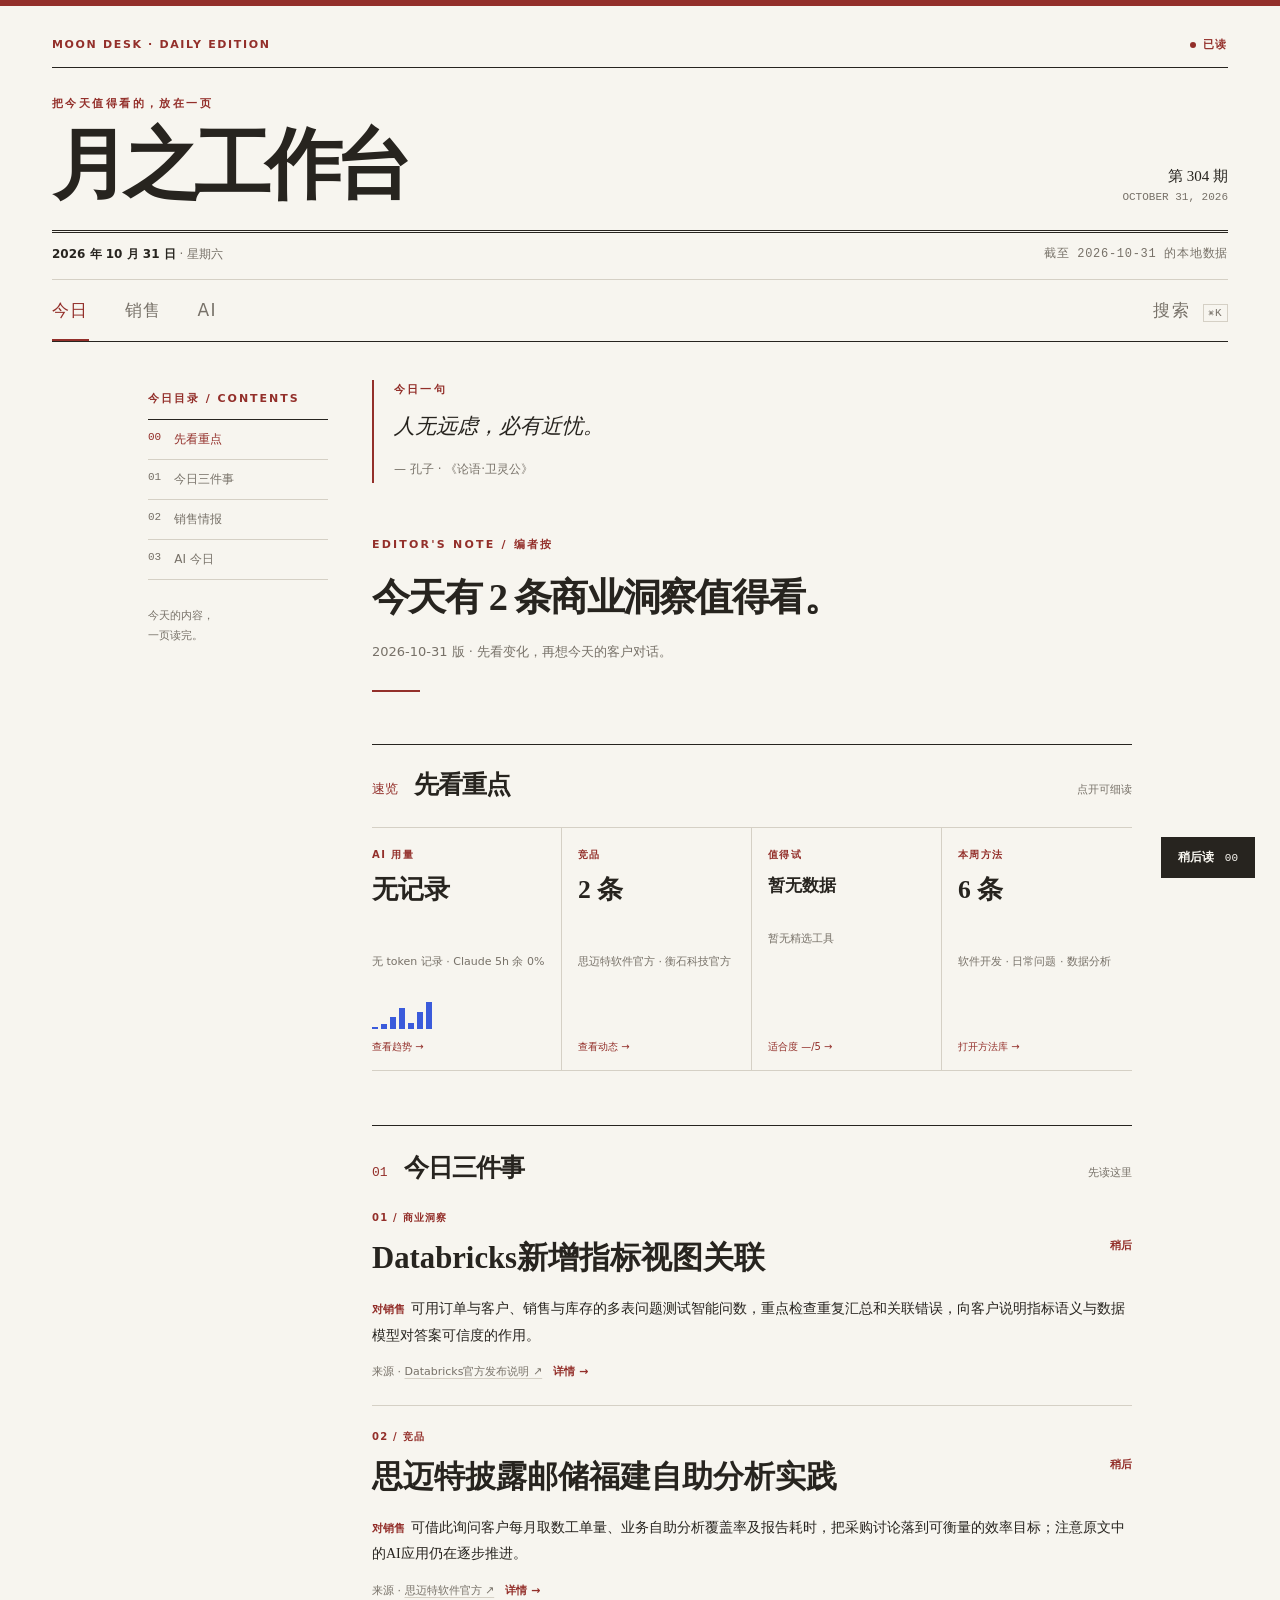
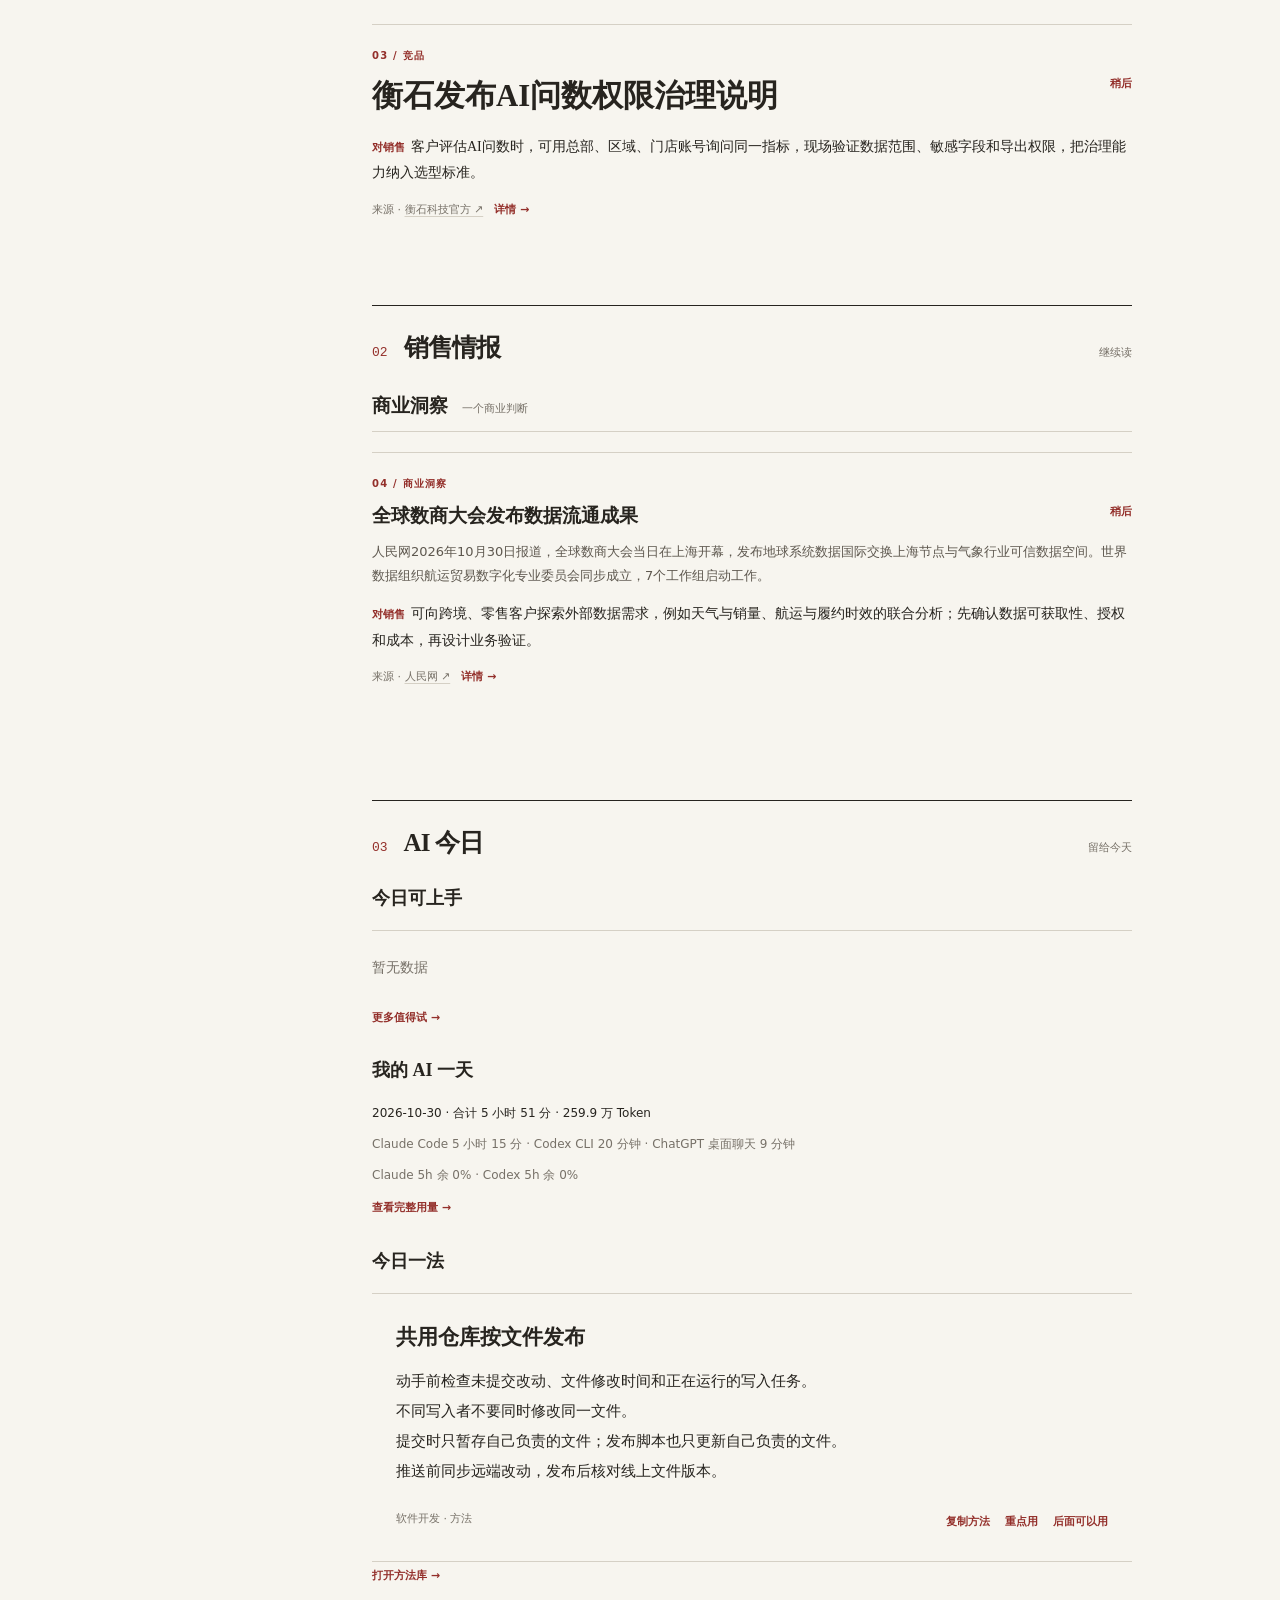
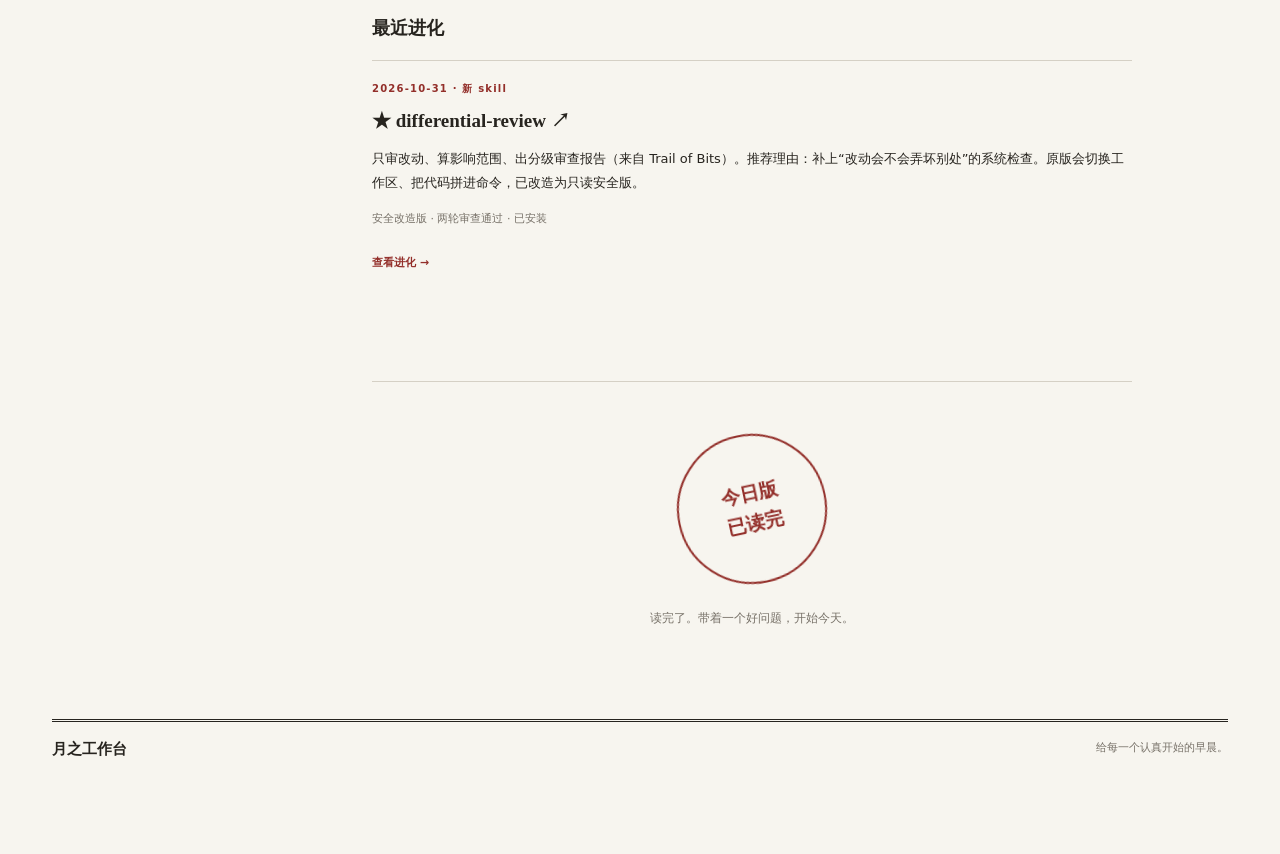
==== commit 0f82ae9a: "原型 D 第五轮：手机搜索层全屏且关闭按钮完整、导航四栏等宽、稍后读改小胶囊不挡正文" ====
--- a/concepts/d/index.html
+++ b/concepts/d/index.html
@@ -8,9 +8,9 @@
 <title>[原型] 月之工作台 · 每日情报与 AI 用量</title>
 <style>
 :root{--paper:#f7f5ef;--ink:#27241f;--muted:#777168;--line:#d5d0c5;--soft:#ebe7dd;--red:#932f2a;--serif:'Noto Serif SC',Georgia,serif;--sans:Inter,'Noto Sans SC',system-ui,sans-serif;--mono:ui-monospace,SFMono-Regular,monospace}
-*{box-sizing:border-box}html{scroll-behavior:smooth}body{margin:0;background:var(--paper);color:var(--ink);font:14px/1.75 var(--sans);-webkit-font-smoothing:antialiased}body.locked{overflow:hidden}button,input{font:inherit}button{cursor:pointer}a{color:inherit;text-decoration:none}a:hover,button:hover{color:var(--red)}:focus-visible{outline:2px solid var(--red);outline-offset:3px}button{border-radius:0}.topline{height:6px;background:var(--red)}.shell{max-width:1280px;padding:0 52px;margin:auto;min-width:0}.utility{display:flex;justify-content:space-between;gap:16px;border-bottom:1px solid var(--ink);padding:31px 0 13px;font:600 11px/1.5 var(--sans);letter-spacing:.15em;color:var(--muted)}.utility strong,.read-state{color:var(--red)}.read-state{display:flex;align-items:center;gap:7px}.state-dot{width:6px;height:6px;border-radius:50%;background:currentColor}.brand-row{display:flex;justify-content:space-between;align-items:end;gap:24px;padding:28px 0 22px;border-bottom:3px double var(--ink)}.brand-kicker{font:600 11px var(--sans);letter-spacing:.22em;color:var(--red);margin-bottom:13px}.brand{font:800 clamp(48px,6vw,90px)/1.1 var(--serif);letter-spacing:-.08em;white-space:nowrap;margin:0}.brand-sub{text-align:right;display:grid;gap:5px;padding-bottom:5px}.brand-sub strong{font:500 15px var(--serif)}.brand-sub span{font:11px var(--mono);color:var(--muted)}.datebar{display:flex;justify-content:space-between;gap:12px;padding:11px 0 14px;border-bottom:1px solid var(--line);font-size:12px;color:var(--muted)}.datebar strong{color:var(--ink)}.datebar .right{font-family:var(--mono);letter-spacing:.06em}.view-nav{display:flex;align-items:center;justify-content:space-between;gap:24px;border-bottom:1px solid var(--ink);min-width:0}.nav-scroll{display:flex;gap:27px;overflow-x:auto;scrollbar-width:none;min-width:0}.nav-scroll::-webkit-scrollbar,.mobile-toc::-webkit-scrollbar,.summary-grid::-webkit-scrollbar{display:none}.nav-btn,.search-trigger{border:0;background:none;white-space:nowrap;color:var(--muted);padding:17px 0 15px;font:600 12px var(--sans);letter-spacing:.08em;border-bottom:2px solid transparent}.nav-btn.active{color:var(--red);border-color:var(--red)}.search-trigger{flex:none;letter-spacing:0}.search-trigger kbd{font:11px var(--mono);border:1px solid var(--line);padding:2px 4px;margin-left:6px;color:var(--muted)}.layout{display:grid;grid-template-columns:minmax(0,790px) minmax(160px,210px);gap:clamp(56px,9vw,120px);justify-content:space-between;align-items:start}.main{min-width:0}.view[hidden]{display:none!important}.intro{padding:54px 0 52px}.eyebrow,.mini-label{font:600 11px/1.5 var(--sans);letter-spacing:.2em;color:var(--red)}.intro h2{font:700 clamp(28px,3vw,42px)/1.55 var(--serif);letter-spacing:-.045em;margin:15px 0 12px}.intro p,.view-lede{color:var(--muted);font:13px/1.9 var(--sans);margin:0}.accent-line{width:48px;height:2px;background:var(--red);margin-top:25px}.summary-section{border-top:1px solid var(--ink);padding:23px 0 54px}.section-head{display:flex;align-items:baseline;gap:16px;margin-bottom:26px}.section-no{font:13px var(--mono);color:var(--red)}.section-head h2{font:700 25px/1.35 var(--serif);margin:0;letter-spacing:-.04em}.section-head small{margin-left:auto;font:11px var(--sans);color:var(--muted)}.summary-grid{display:grid;grid-template-columns:repeat(4,minmax(0,1fr));border-top:1px solid var(--line);border-bottom:1px solid var(--line)}.summary-cell{min-width:0;text-align:left;border:0;border-right:1px solid var(--line);background:none;padding:20px 16px 16px;display:flex;flex-direction:column;gap:11px;color:var(--ink)}.summary-cell:first-child{padding-left:0}.summary-cell:last-child{border-right:0}.summary-cell:hover .summary-value{text-decoration:underline;text-decoration-color:var(--red);text-underline-offset:5px}.summary-label{font:600 10px var(--sans);letter-spacing:.14em;color:var(--red)}.summary-value{font:700 clamp(20px,2vw,28px)/1.35 var(--serif);overflow-wrap:anywhere;min-height:2.7em}.summary-cell:nth-child(3) .summary-value{font-size:17px;line-height:1.48}.summary-desc{font:11px/1.65 var(--sans);color:var(--muted);min-height:3.3em}.summary-foot{margin-top:auto;font:10px var(--sans);color:var(--red)}.mini-bars{display:flex;align-items:end;gap:3px;height:28px}.mini-bars i{display:block;width:6px;min-height:2px;background:var(--ink)}.mini-bars i:last-child{background:var(--red)}.paper-section{border-top:1px solid var(--ink);padding:25px 0 62px;scroll-margin-top:30px}.story,.project,.space-row,.method-row{border-top:1px solid var(--line);padding:23px 0}.story:first-child,.project:first-child,.space-row:first-child,.method-row:first-child{border-top:0;padding-top:0}.story-kicker,.meta-line{font:600 10px/1.5 var(--sans);letter-spacing:.12em;color:var(--red);margin-bottom:10px}.story-head,.row-head{display:flex;align-items:start;justify-content:space-between;gap:13px}.story h3,.project h3,.space-row h3,.method-row h3{font:700 19px/1.55 var(--serif);margin:0;overflow-wrap:anywhere}.story.feature h3{font-size:clamp(22px,2.4vw,31px)}.story p,.project p,.space-row p,.method-row p{font:13px/1.85 var(--sans);color:#5e584f;margin:10px 0 0}.story .sales{font:14px/1.9 var(--serif);margin-top:13px}.story .sales b{font:600 11px var(--sans);color:var(--red);margin-right:6px}.source{font:11px var(--sans);color:var(--muted);margin-top:12px}.source a{text-decoration:underline;text-decoration-color:var(--line);text-underline-offset:3px}.text-btn,.save-btn,.filter-btn,.quiet-btn{border:0;background:none;padding:3px 0;color:var(--red);font:600 11px var(--sans);white-space:nowrap}.save-btn[aria-pressed=true]::before{content:'✓ '}.project-number{font:11px var(--mono);color:var(--red);padding-top:4px}.project .desc{margin:8px 0}.meta-strip{display:flex;flex-wrap:wrap;gap:7px 13px;font:10px/1.6 var(--sans);letter-spacing:.06em;color:var(--muted)}.meta-strip em{font-style:normal;color:var(--red)}.project .how{border-left:2px solid var(--line);padding-left:12px;margin-top:14px;font-size:12px}.project .why{font-size:12px}.usage-lede{font:500 clamp(19px,2vw,25px)/1.7 var(--serif);margin:0 0 26px}.usage-lede b{color:var(--red)}.chart-wrap{border-top:1px solid var(--line);border-bottom:1px solid var(--line);padding:16px 0}.chart-head{display:flex;justify-content:space-between;gap:12px;font:11px var(--sans)}.chart-head span,.chart-note{color:var(--muted)}.line-chart{width:100%;height:145px;margin-top:12px}.line-chart .grid{stroke:var(--line);stroke-width:1}.line-chart .trace{fill:none;stroke:var(--ink);stroke-width:2}.line-chart .dot{fill:var(--red)}.line-chart text{font:10px var(--mono);fill:var(--muted)}.chart-note{font:11px var(--sans);margin:0}.usage-mini{display:flex;gap:30px;margin-top:20px}.usage-mini div{display:grid;gap:3px}.usage-mini span{font:11px var(--sans);color:var(--muted)}.usage-mini strong{font:600 19px var(--serif)}.quote-wrap{border-top:1px solid var(--line);border-bottom:1px solid var(--line);padding:29px 24px}.quote-wrap h3{font:700 21px var(--serif);margin:0 0 15px}.quote-wrap p{font:15px/2 var(--serif);white-space:pre-line;margin:0}.quote-foot{display:flex;justify-content:space-between;gap:15px;margin-top:25px;font:11px var(--sans);color:var(--muted)}.quote-foot div{display:flex;gap:15px}.finish{text-align:center;padding:15px 0 80px}.finish-rule{height:1px;background:var(--line);margin-bottom:52px}.stamp{display:inline-flex;align-items:center;justify-content:center;width:150px;height:150px;border:2px solid var(--red);border-radius:50%;color:var(--red);transform:rotate(-12deg);font:700 19px/1.6 var(--serif)}.finish p{font:12px var(--sans);color:var(--muted);margin-top:26px}.toc{position:sticky;top:28px;padding-top:49px}.toc-label{border-bottom:1px solid var(--ink);padding-bottom:13px;font:600 11px var(--sans);letter-spacing:.18em;color:var(--red)}.toc a{display:flex;gap:13px;padding:11px 0;border-bottom:1px solid var(--line);font:12px var(--sans);color:var(--muted)}.toc a span{font:11px var(--mono)}.toc a.active,.toc a:hover{color:var(--red)}.toc-foot{margin-top:26px;font:11px/1.8 var(--sans);color:var(--muted)}.mobile-toc{display:none}.space-intro{padding:53px 0 42px}.space-intro h2{font:700 38px var(--serif);margin:10px 0}.space-note{font:500 18px/1.8 var(--serif);margin:0 0 26px}.filter-row,.period-row{display:flex;gap:18px;flex-wrap:wrap;margin:0 0 26px;border-bottom:1px solid var(--line)}.filter-btn{padding:10px 0;color:var(--muted);border-bottom:2px solid transparent}.filter-btn.active{color:var(--red);border-color:var(--red)}.space-row h3 button,.method-row h3 button{border:0;background:none;padding:0;text-align:left;color:inherit;font:inherit}.space-row h3 button:hover,.method-row h3 button:hover{text-decoration:underline;text-decoration-color:var(--red)}.space-row .row-actions,.method-row .row-actions{display:flex;gap:15px;margin-top:12px}.space-row .sales{border-left:2px solid var(--line);padding-left:12px;font:13px/1.8 var(--serif);margin-top:15px}.space-row .sales b{color:var(--red)}.method-row .excerpt{white-space:pre-line;display:-webkit-box;-webkit-box-orient:vertical;-webkit-line-clamp:3;line-height:1.85;overflow:hidden}.period-row{justify-content:flex-end;margin:-4px 0 25px}.period-row span{align-self:center;color:var(--muted)}.usage-total{font:700 36px var(--serif);margin:0}.usage-total small{font:12px var(--sans);color:var(--muted)}.bar-chart{height:200px;display:grid;grid-template-columns:repeat(30,minmax(0,1fr));align-items:end;gap:3px;border-bottom:1px solid var(--line);margin-top:25px}.bar-day{height:100%;display:flex;align-items:end;min-width:0}.bar{width:100%;background:var(--ink);min-height:2px}.bar.current{background:var(--red)}.chart-axis{display:flex;justify-content:space-between;font:10px var(--mono);color:var(--muted);margin-top:7px}.detail-stats{display:grid;grid-template-columns:repeat(3,1fr);border-top:1px solid var(--line);border-bottom:1px solid var(--line);margin-top:25px}.detail-stats div{padding:16px 10px;border-right:1px solid var(--line)}.detail-stats div:first-child{padding-left:0}.detail-stats div:last-child{border:0}.detail-stats b{display:block;font:600 18px var(--serif)}.detail-stats span{font:11px var(--sans);color:var(--muted)}.page-footer{border-top:3px double var(--ink);padding:18px 0 95px;display:flex;justify-content:space-between;gap:15px;font:11px var(--sans);color:var(--muted)}.page-footer strong{font:600 15px var(--serif);color:var(--ink)}.later-tab{position:fixed;right:25px;bottom:22px;z-index:30;border:1px solid var(--ink);background:var(--ink);color:var(--paper);padding:11px 16px;font:600 12px var(--sans)}.later-tab:hover{background:var(--red);border-color:var(--red);color:var(--paper)}.later-tab b{font:11px var(--mono);margin-left:7px}.backdrop{position:fixed;inset:0;background:#27241f55;z-index:40;opacity:0;pointer-events:none;transition:opacity .2s}.backdrop.open{opacity:1;pointer-events:auto}.drawer{position:fixed;z-index:41;right:0;top:0;bottom:0;width:min(440px,100%);background:var(--paper);border-left:1px solid var(--ink);transform:translateX(102%);transition:transform .24s;display:flex;flex-direction:column}.drawer.open{transform:translateX(0)}.drawer-head{border-bottom:1px solid var(--ink);padding:25px 27px 19px;display:flex;justify-content:space-between;gap:14px}.drawer-head span{font:11px var(--sans);letter-spacing:.14em;color:var(--red)}.drawer-head h2{font:700 26px var(--serif);margin:5px 0 0}.close-btn{border:0;background:none;font:26px var(--sans);color:var(--muted);padding:0}.drawer-body{overflow:auto;padding:20px 27px 40px;min-height:0;flex:1}.drawer-body h3{font:700 22px/1.5 var(--serif);margin:8px 0 12px;overflow-wrap:anywhere}.drawer-block{border-top:1px solid var(--line);padding:17px 0}.drawer-block h4{font:600 11px var(--sans);letter-spacing:.12em;color:var(--red);margin:0 0 7px}.drawer-block p{font:13px/1.85 var(--sans);white-space:pre-line;margin:0}.drawer-actions{display:flex;flex-wrap:wrap;gap:10px 15px;margin:20px 0}.drawer-actions button,.drawer-actions a{border:1px solid var(--line);background:none;color:var(--red);padding:7px 10px;font:11px var(--sans)}.drawer-foot{border-top:1px solid var(--line);padding:12px 27px;font:11px var(--sans);color:var(--muted)}.search-box{position:fixed;z-index:42;top:12vh;left:50%;width:min(570px,calc(100vw - 32px));max-height:75vh;transform:translate(-50%,-20px);background:var(--paper);border:1px solid var(--ink);opacity:0;pointer-events:none;display:flex;flex-direction:column;transition:.2s}.search-box.open{opacity:1;pointer-events:auto;transform:translate(-50%,0)}.search-head{display:flex;border-bottom:1px solid var(--ink);align-items:center;padding:12px 18px;gap:10px}.search-head input{width:100%;border:0;outline:0;background:none;padding:8px;font:15px var(--sans)}.search-results{overflow:auto;padding:8px 18px 20px}.search-row{display:block;text-align:left;width:100%;border:0;border-bottom:1px solid var(--line);background:none;padding:13px 0}.search-row strong{display:block;font:600 15px var(--serif);overflow-wrap:anywhere}.search-row span{font:11px var(--sans);color:var(--muted)}.toast{position:fixed;left:50%;bottom:25px;transform:translate(-50%,10px);z-index:60;background:var(--ink);color:var(--paper);padding:8px 13px;font:12px var(--sans);opacity:0;pointer-events:none;transition:.2s}.toast.show{opacity:1;transform:translate(-50%,0)}.empty{padding:24px 0;color:var(--muted);border-top:1px solid var(--line)}
+*{box-sizing:border-box}html{scroll-behavior:smooth}body{margin:0;background:var(--paper);color:var(--ink);font:14px/1.75 var(--sans);-webkit-font-smoothing:antialiased}body.locked{overflow:hidden}button,input{font:inherit}button{cursor:pointer}a{color:inherit;text-decoration:none}a:hover,button:hover{color:var(--red)}:focus-visible{outline:2px solid var(--red);outline-offset:3px}button{border-radius:0}.topline{height:6px;background:var(--red)}.shell{max-width:1280px;padding:0 52px;margin:auto;min-width:0}.utility{display:flex;justify-content:space-between;gap:16px;border-bottom:1px solid var(--ink);padding:31px 0 13px;font:600 11px/1.5 var(--sans);letter-spacing:.15em;color:var(--muted)}.utility strong,.read-state{color:var(--red)}.read-state{display:flex;align-items:center;gap:7px}.state-dot{width:6px;height:6px;border-radius:50%;background:currentColor}.brand-row{display:flex;justify-content:space-between;align-items:end;gap:24px;padding:28px 0 22px;border-bottom:3px double var(--ink)}.brand-kicker{font:600 11px var(--sans);letter-spacing:.22em;color:var(--red);margin-bottom:13px}.brand{font:800 clamp(48px,6vw,90px)/1.1 var(--serif);letter-spacing:-.08em;white-space:nowrap;margin:0}.brand-sub{text-align:right;display:grid;gap:5px;padding-bottom:5px}.brand-sub strong{font:500 15px var(--serif)}.brand-sub span{font:11px var(--mono);color:var(--muted)}.datebar{display:flex;justify-content:space-between;gap:12px;padding:11px 0 14px;border-bottom:1px solid var(--line);font-size:12px;color:var(--muted)}.datebar strong{color:var(--ink)}.datebar .right{font-family:var(--mono);letter-spacing:.06em}.view-nav{display:flex;align-items:center;justify-content:space-between;gap:24px;border-bottom:1px solid var(--ink);min-width:0}.nav-scroll{display:flex;gap:27px;overflow-x:auto;scrollbar-width:none;min-width:0}.nav-scroll::-webkit-scrollbar,.mobile-toc::-webkit-scrollbar,.summary-grid::-webkit-scrollbar{display:none}.nav-btn,.search-trigger{border:0;background:none;white-space:nowrap;color:var(--muted);padding:17px 0 15px;font:600 12px var(--sans);letter-spacing:.08em;border-bottom:2px solid transparent}.nav-btn.active{color:var(--red);border-color:var(--red)}.search-trigger{flex:none;letter-spacing:.08em;font-size:17px;font-weight:500;padding:19px 0 17px}.search-trigger kbd{font:11px var(--mono);border:1px solid var(--line);padding:2px 4px;margin-left:6px;color:var(--muted)}.layout{display:grid;grid-template-columns:minmax(0,790px) minmax(160px,210px);gap:clamp(56px,9vw,120px);justify-content:space-between;align-items:start}.main{min-width:0}.view[hidden]{display:none!important}.intro{padding:54px 0 52px}.eyebrow,.mini-label{font:600 11px/1.5 var(--sans);letter-spacing:.2em;color:var(--red)}.intro h2{font:700 clamp(28px,3vw,42px)/1.55 var(--serif);letter-spacing:-.045em;margin:15px 0 12px}.intro p,.view-lede{color:var(--muted);font:13px/1.9 var(--sans);margin:0}.accent-line{width:48px;height:2px;background:var(--red);margin-top:25px}.summary-section{border-top:1px solid var(--ink);padding:23px 0 54px}.section-head{display:flex;align-items:baseline;gap:16px;margin-bottom:26px}.section-no{font:13px var(--mono);color:var(--red)}.section-head h2{font:700 25px/1.35 var(--serif);margin:0;letter-spacing:-.04em}.section-head small{margin-left:auto;font:11px var(--sans);color:var(--muted)}.summary-grid{display:grid;grid-template-columns:repeat(4,minmax(0,1fr));border-top:1px solid var(--line);border-bottom:1px solid var(--line)}.summary-cell{min-width:0;text-align:left;border:0;border-right:1px solid var(--line);background:none;padding:20px 16px 16px;display:flex;flex-direction:column;gap:11px;color:var(--ink)}.summary-cell:first-child{padding-left:0}.summary-cell:last-child{border-right:0}.summary-cell:hover .summary-value{text-decoration:underline;text-decoration-color:var(--red);text-underline-offset:5px}.summary-label{font:600 10px var(--sans);letter-spacing:.14em;color:var(--red)}.summary-value{font:700 clamp(20px,2vw,28px)/1.35 var(--serif);overflow-wrap:anywhere;min-height:2.7em}.summary-cell:nth-child(3) .summary-value{font-size:17px;line-height:1.48}.summary-desc{font:11px/1.65 var(--sans);color:var(--muted);min-height:3.3em}.summary-foot{margin-top:auto;font:10px var(--sans);color:var(--red)}.mini-bars{display:flex;align-items:end;gap:3px;height:28px}.mini-bars i{display:block;width:6px;min-height:2px;background:var(--ink)}.mini-bars i:last-child{background:var(--red)}.paper-section{border-top:1px solid var(--ink);padding:25px 0 62px;scroll-margin-top:30px}.story,.project,.space-row,.method-row{border-top:1px solid var(--line);padding:23px 0}.story:first-child,.project:first-child,.space-row:first-child,.method-row:first-child{border-top:0;padding-top:0}.story-kicker,.meta-line{font:600 10px/1.5 var(--sans);letter-spacing:.12em;color:var(--red);margin-bottom:10px}.story-head,.row-head{display:flex;align-items:start;justify-content:space-between;gap:13px}.story h3,.project h3,.space-row h3,.method-row h3{font:700 19px/1.55 var(--serif);margin:0;overflow-wrap:anywhere}.story.feature h3{font-size:clamp(22px,2.4vw,31px)}.story p,.project p,.space-row p,.method-row p{font:13px/1.85 var(--sans);color:#5e584f;margin:10px 0 0}.story .sales{font:14px/1.9 var(--serif);margin-top:13px}.story .sales b{font:600 11px var(--sans);color:var(--red);margin-right:6px}.source{font:11px var(--sans);color:var(--muted);margin-top:12px}.source a{text-decoration:underline;text-decoration-color:var(--line);text-underline-offset:3px}.text-btn,.save-btn,.filter-btn,.quiet-btn{border:0;background:none;padding:3px 0;color:var(--red);font:600 11px var(--sans);white-space:nowrap}.save-btn[aria-pressed=true]::before{content:'✓ '}.project-number{font:11px var(--mono);color:var(--red);padding-top:4px}.project .desc{margin:8px 0}.meta-strip{display:flex;flex-wrap:wrap;gap:7px 13px;font:10px/1.6 var(--sans);letter-spacing:.06em;color:var(--muted)}.meta-strip em{font-style:normal;color:var(--red)}.project .how{border-left:2px solid var(--line);padding-left:12px;margin-top:14px;font-size:12px}.project .why{font-size:12px}.usage-lede{font:500 clamp(19px,2vw,25px)/1.7 var(--serif);margin:0 0 26px}.usage-lede b{color:var(--red)}.chart-wrap{border-top:1px solid var(--line);border-bottom:1px solid var(--line);padding:16px 0}.chart-head{display:flex;justify-content:space-between;gap:12px;font:11px var(--sans)}.chart-head span,.chart-note{color:var(--muted)}.line-chart{width:100%;height:145px;margin-top:12px}.line-chart .grid{stroke:var(--line);stroke-width:1}.line-chart .trace{fill:none;stroke:var(--ink);stroke-width:2}.line-chart .dot{fill:var(--red)}.line-chart text{font:10px var(--mono);fill:var(--muted)}.chart-note{font:11px var(--sans);margin:0}.usage-mini{display:flex;gap:30px;margin-top:20px}.usage-mini div{display:grid;gap:3px}.usage-mini span{font:11px var(--sans);color:var(--muted)}.usage-mini strong{font:600 19px var(--serif)}.quote-wrap{border-top:1px solid var(--line);border-bottom:1px solid var(--line);padding:29px 24px}.quote-wrap h3{font:700 21px var(--serif);margin:0 0 15px}.quote-wrap p{font:15px/2 var(--serif);white-space:pre-line;margin:0}.quote-foot{display:flex;justify-content:space-between;gap:15px;margin-top:25px;font:11px var(--sans);color:var(--muted)}.quote-foot div{display:flex;gap:15px}.finish{text-align:center;padding:15px 0 80px}.finish-rule{height:1px;background:var(--line);margin-bottom:52px}.stamp{display:inline-flex;align-items:center;justify-content:center;width:150px;height:150px;border:2px solid var(--red);border-radius:50%;color:var(--red);transform:rotate(-12deg);font:700 19px/1.6 var(--serif)}.finish p{font:12px var(--sans);color:var(--muted);margin-top:26px}.toc{position:sticky;top:28px;padding-top:49px}.toc-label{border-bottom:1px solid var(--ink);padding-bottom:13px;font:600 11px var(--sans);letter-spacing:.18em;color:var(--red)}.toc a{display:flex;gap:13px;padding:11px 0;border-bottom:1px solid var(--line);font:12px var(--sans);color:var(--muted)}.toc a span{font:11px var(--mono)}.toc a.active,.toc a:hover{color:var(--red)}.toc-foot{margin-top:26px;font:11px/1.8 var(--sans);color:var(--muted)}.mobile-toc{display:none}.space-intro{padding:53px 0 42px}.space-intro h2{font:700 38px var(--serif);margin:10px 0}.space-note{font:500 18px/1.8 var(--serif);margin:0 0 26px}.filter-row,.period-row{display:flex;gap:18px;flex-wrap:wrap;margin:0 0 26px;border-bottom:1px solid var(--line)}.filter-btn{padding:10px 0;color:var(--muted);border-bottom:2px solid transparent}.filter-btn.active{color:var(--red);border-color:var(--red)}.space-row h3 button,.method-row h3 button{border:0;background:none;padding:0;text-align:left;color:inherit;font:inherit}.space-row h3 button:hover,.method-row h3 button:hover{text-decoration:underline;text-decoration-color:var(--red)}.space-row .row-actions,.method-row .row-actions{display:flex;gap:15px;margin-top:12px}.space-row .sales{border-left:2px solid var(--line);padding-left:12px;font:13px/1.8 var(--serif);margin-top:15px}.space-row .sales b{color:var(--red)}.method-row .excerpt{white-space:pre-line;display:-webkit-box;-webkit-box-orient:vertical;-webkit-line-clamp:3;line-height:1.85;overflow:hidden}.period-row{justify-content:flex-end;margin:-4px 0 25px}.period-row span{align-self:center;color:var(--muted)}.usage-total{font:700 36px var(--serif);margin:0}.usage-total small{font:12px var(--sans);color:var(--muted)}.bar-chart{height:200px;display:grid;grid-template-columns:repeat(30,minmax(0,1fr));align-items:end;gap:3px;border-bottom:1px solid var(--line);margin-top:25px}.bar-day{height:100%;display:flex;align-items:end;min-width:0}.bar{width:100%;background:var(--ink);min-height:2px}.bar.current{background:var(--red)}.chart-axis{display:flex;justify-content:space-between;font:10px var(--mono);color:var(--muted);margin-top:7px}.detail-stats{display:grid;grid-template-columns:repeat(3,1fr);border-top:1px solid var(--line);border-bottom:1px solid var(--line);margin-top:25px}.detail-stats div{padding:16px 10px;border-right:1px solid var(--line)}.detail-stats div:first-child{padding-left:0}.detail-stats div:last-child{border:0}.detail-stats b{display:block;font:600 18px var(--serif)}.detail-stats span{font:11px var(--sans);color:var(--muted)}.page-footer{border-top:3px double var(--ink);padding:18px 0 95px;display:flex;justify-content:space-between;gap:15px;font:11px var(--sans);color:var(--muted)}.page-footer strong{font:600 15px var(--serif);color:var(--ink)}.later-tab{position:fixed;right:25px;bottom:22px;z-index:30;border:1px solid var(--ink);background:var(--ink);color:var(--paper);padding:11px 16px;font:600 12px var(--sans)}.later-tab:hover{background:var(--red);border-color:var(--red);color:var(--paper)}.later-tab b{font:11px var(--mono);margin-left:7px}.backdrop{position:fixed;inset:0;background:#27241f55;z-index:40;opacity:0;pointer-events:none;transition:opacity .2s}.backdrop.open{opacity:1;pointer-events:auto}.drawer{position:fixed;z-index:41;right:0;top:0;bottom:0;width:min(440px,100%);background:var(--paper);border-left:1px solid var(--ink);transform:translateX(102%);transition:transform .24s;display:flex;flex-direction:column}.drawer.open{transform:translateX(0)}.drawer-head{border-bottom:1px solid var(--ink);padding:25px 27px 19px;display:flex;justify-content:space-between;gap:14px}.drawer-head span{font:11px var(--sans);letter-spacing:.14em;color:var(--red)}.drawer-head h2{font:700 26px var(--serif);margin:5px 0 0}.close-btn{flex:0 0 44px;width:44px;height:44px;border:0;background:none;font:26px var(--sans);color:var(--muted);padding:0}.drawer-body{overflow:auto;padding:20px 27px 40px;min-height:0;flex:1}.drawer-body h3{font:700 22px/1.5 var(--serif);margin:8px 0 12px;overflow-wrap:anywhere}.drawer-block{border-top:1px solid var(--line);padding:17px 0}.drawer-block h4{font:600 11px var(--sans);letter-spacing:.12em;color:var(--red);margin:0 0 7px}.drawer-block p{font:13px/1.85 var(--sans);white-space:pre-line;margin:0}.drawer-actions{display:flex;flex-wrap:wrap;gap:10px 15px;margin:20px 0}.drawer-actions button,.drawer-actions a{border:1px solid var(--line);background:none;color:var(--red);padding:7px 10px;font:11px var(--sans)}.drawer-foot{border-top:1px solid var(--line);padding:12px 27px;font:11px var(--sans);color:var(--muted)}.search-box{position:fixed;inset:0;z-index:42;margin:12vh auto auto;width:min(570px,calc(100% - 32px));max-width:100%;max-height:75dvh;box-sizing:border-box;transform:translateY(-20px);background:var(--paper);border:1px solid var(--ink);opacity:0;pointer-events:none;display:flex;flex-direction:column;transition:.2s}.search-box.open{opacity:1;pointer-events:auto;transform:none}.search-head{display:flex;border-bottom:1px solid var(--ink);align-items:center;padding:12px 16px;gap:10px;min-width:0;box-sizing:border-box}.search-head input{flex:1;min-width:0;width:0;border:0;outline:0;background:none;padding:8px;font:15px var(--sans)}.search-results{overflow:auto;min-width:0;min-height:0;box-sizing:border-box;padding:8px 16px 20px;overscroll-behavior:contain}.search-row{display:block;text-align:left;width:100%;border:0;border-bottom:1px solid var(--line);background:none;padding:13px 0}.search-row strong{display:block;font:600 15px var(--serif);overflow-wrap:anywhere}.search-row span{font:11px var(--sans);color:var(--muted)}.toast{position:fixed;left:50%;bottom:25px;transform:translate(-50%,10px);z-index:60;background:var(--ink);color:var(--paper);padding:8px 13px;font:12px var(--sans);opacity:0;pointer-events:none;transition:.2s}.toast.show{opacity:1;transform:translate(-50%,0)}.empty{padding:24px 0;color:var(--muted);border-top:1px solid var(--line)}
 @media(max-width:900px){.shell{padding:0 30px}.layout{display:block}.toc{display:none}.mobile-toc{display:flex;position:sticky;top:0;z-index:20;gap:23px;overflow-x:auto;scrollbar-width:none;margin:0 -30px;padding:0 30px;background:var(--paper);border-bottom:1px solid var(--line)}.mobile-toc a{flex:none;white-space:nowrap;padding:12px 0;border-bottom:2px solid transparent;font:600 11px var(--sans);color:var(--muted)}.mobile-toc a.active{border-color:var(--red);color:var(--red)}.paper-section{scroll-margin-top:66px}}
-@media(max-width:560px){.shell{padding:0 22px}.utility{padding-top:20px;font-size:10px}.utility .edition-type{max-width:180px}.brand-row{display:block;padding:25px 0 20px}.brand{font-size:clamp(45px,13vw,65px)}.brand-sub{display:flex;text-align:left;justify-content:space-between;align-items:baseline;margin-top:18px}.brand-sub strong{font-size:13px}.brand-sub span{font-size:10px}.datebar .right{display:none}.view-nav{gap:8px}.nav-scroll{gap:22px}.nav-btn,.search-trigger{font-size:11px}.search-trigger kbd{display:none}.mobile-toc{margin:0 -22px;padding:0 22px;gap:20px}.intro{padding:43px 0}.intro h2{font-size:27px}.summary-section{padding-bottom:44px}.section-head h2{font-size:22px}.summary-grid{display:flex;overflow-x:auto;scroll-snap-type:x mandatory;scrollbar-width:none;margin:0 -22px;padding:0 22px;scroll-padding-left:22px}.summary-cell{flex:0 0 64%;scroll-snap-align:start;padding:17px 16px}.summary-cell:first-child{padding-left:0}.summary-value{font-size:25px;min-height:2.7em}.paper-section{padding-bottom:52px}.story.feature h3{font-size:22px}.story h3,.project h3{font-size:17px}.space-intro{padding:42px 0 32px}.space-intro h2{font-size:32px}.space-note{font-size:16px}.detail-stats b{font-size:14px}.detail-stats div{padding:13px 7px}.drawer{top:auto;left:0;right:0;bottom:0;width:100%;height:min(84dvh,760px);border-left:0;border-top:1px solid var(--ink);transform:translateY(102%)}.drawer.open{transform:translateY(0)}.search-box{top:auto;bottom:0;max-height:85dvh;transform:translate(-50%,100%);width:100%;border-left:0;border-right:0}.search-box.open{transform:translate(-50%,0)}.later-tab{right:14px;bottom:14px}.page-footer{padding-bottom:82px}}
+@media(max-width:560px){.shell{padding:0 22px}.utility{padding-top:20px;font-size:10px}.utility .edition-type{max-width:180px}.brand-row{display:block;padding:25px 0 20px}.brand{font-size:clamp(45px,13vw,65px)}.brand-sub{display:flex;text-align:left;justify-content:space-between;align-items:baseline;margin-top:18px}.brand-sub strong{font-size:13px}.brand-sub span{font-size:10px}.datebar .right{display:none}.view-nav{gap:8px}.nav-scroll{gap:22px}.nav-btn,.search-trigger{font-size:11px}.search-trigger kbd{display:none}.mobile-toc{margin:0 -22px;padding:0 22px;gap:20px}.intro{padding:43px 0}.intro h2{font-size:27px}.summary-section{padding-bottom:44px}.section-head h2{font-size:22px}.summary-grid{display:flex;overflow-x:auto;scroll-snap-type:x mandatory;scrollbar-width:none;margin:0 -22px;padding:0 22px;scroll-padding-left:22px}.summary-cell{flex:0 0 64%;scroll-snap-align:start;padding:17px 16px}.summary-cell:first-child{padding-left:0}.summary-value{font-size:25px;min-height:2.7em}.paper-section{padding-bottom:52px}.story.feature h3{font-size:22px}.story h3,.project h3{font-size:17px}.space-intro{padding:42px 0 32px}.space-intro h2{font-size:32px}.space-note{font-size:16px}.detail-stats b{font-size:14px}.detail-stats div{padding:13px 7px}.drawer{top:auto;left:0;right:0;bottom:0;width:100%;height:min(84dvh,760px);border-left:0;border-top:1px solid var(--ink);transform:translateY(102%)}.drawer.open{transform:translateY(0)}.search-box{inset:0;margin:0;width:100%;height:100%;height:100dvh;max-height:100%;max-height:100dvh;transform:translateY(12px);border:0;padding-top:env(safe-area-inset-top);padding-bottom:env(safe-area-inset-bottom)}.search-box.open{transform:none}.later-tab{right:14px;bottom:14px}.page-footer{padding-bottom:82px}}
 @media(prefers-reduced-motion:reduce){html{scroll-behavior:auto}*,*::before,*::after{transition-duration:.01ms!important}}
 
 /* AI usage: shared layout; account colors are scoped below. */
@@ -40,6 +40,18 @@
 .ai-anchors{position:sticky;top:0;z-index:20;display:flex;gap:0;background:var(--paper);border-block:1px solid var(--line);padding:12px 0;margin-bottom:30px}.ai-anchors a{font:500 14px/1.7 var(--sans);color:var(--muted)}.ai-anchors a+a:before{content:'·';margin:0 16px;color:var(--muted)}.ai-anchors a.active{color:var(--blue);text-decoration:underline;text-underline-offset:7px}.ai-section{scroll-margin-top:74px;min-width:0;padding-bottom:42px}.ai-section+.ai-section{border-top:1px solid var(--ink);padding-top:30px}.ai-section:focus-visible{outline-color:var(--blue)}
 .today-ai-block{margin:0 0 30px;min-width:0}.today-ai-block>h3{font:600 18px var(--serif);margin:0 0 20px}.compact-total,.compact-tools,.compact-quota{font:12px/1.9 var(--sans);margin:8px 0}.compact-tools,.compact-quota{color:var(--muted)}.evolution-row{border-top:1px solid var(--line);padding:20px 0;min-width:0}.evolution-row h3{font:700 19px/1.6 var(--serif);margin:0}.evolution-row p{font:13px/1.85 var(--sans);white-space:pre-wrap;margin:10px 0}.evolution-status{font:11px/1.8 var(--sans);color:var(--muted)}.summary-section{scroll-margin-top:65px}.row-actions{flex-wrap:wrap}
 @media(max-width:560px){.nav-scroll{gap:0}.view-nav{gap:16px}.nav-btn{width:100%;padding-inline:0}.ai-anchors a+a:before{margin:0 12px}.ai-anchors a{font-size:13px}.summary-grid{display:grid;grid-template-columns:repeat(4,minmax(0,1fr));overflow:visible;margin:0;padding:0}.summary-cell{padding:14px 6px;gap:9px}.summary-value{font-size:18px}.summary-cell:nth-child(3) .summary-value{font-size:13px}.summary-desc{font-size:10px}.summary-foot{font-size:9px}.mini-bars{gap:2px}.mini-bars i{width:4px}.mobile-toc{gap:0;justify-content:space-between}.mobile-toc a{font-size:10px}.evolution-row h3{font-size:17px}}
+/* Round five: viewport-safe overlays and balanced mobile navigation. */
+.drawer{max-width:100%;box-sizing:border-box}.drawer-head>div{min-width:0}.drawer-body{overscroll-behavior:contain;overflow-wrap:anywhere}.drawer-foot{overflow-wrap:anywhere}
+.draft-card details,.draft-form,.draft-content,.draft-note{min-width:0;max-width:100%;box-sizing:border-box}.draft-content,.draft-note{overflow-wrap:anywhere}
+@media(max-width:560px){
+  .view-nav{display:grid;grid-template-columns:repeat(4,minmax(0,1fr));gap:0;align-items:stretch}
+  .nav-scroll{display:contents}
+  .nav-btn,.search-trigger{display:flex;align-items:center;justify-content:center;width:100%;min-width:0;height:56px;padding:0;font-size:16px;font-weight:500;letter-spacing:.08em}
+  body{padding-bottom:calc(64px + env(safe-area-inset-bottom))}
+  .later-tab{right:12px;bottom:calc(12px + env(safe-area-inset-bottom));height:36px;padding:0 12px;border-radius:999px;background:#f7f5efb8;color:var(--ink);font-size:11px}
+  .later-tab:hover,.later-tab:focus-visible{background:var(--paper);color:var(--red)}
+  .drawer-head{padding:16px;align-items:center}.drawer-body{padding:16px 16px calc(24px + env(safe-area-inset-bottom))}.drawer-foot{padding:12px 16px calc(12px + env(safe-area-inset-bottom))}
+}
 </style>
 </head>
 <body>
